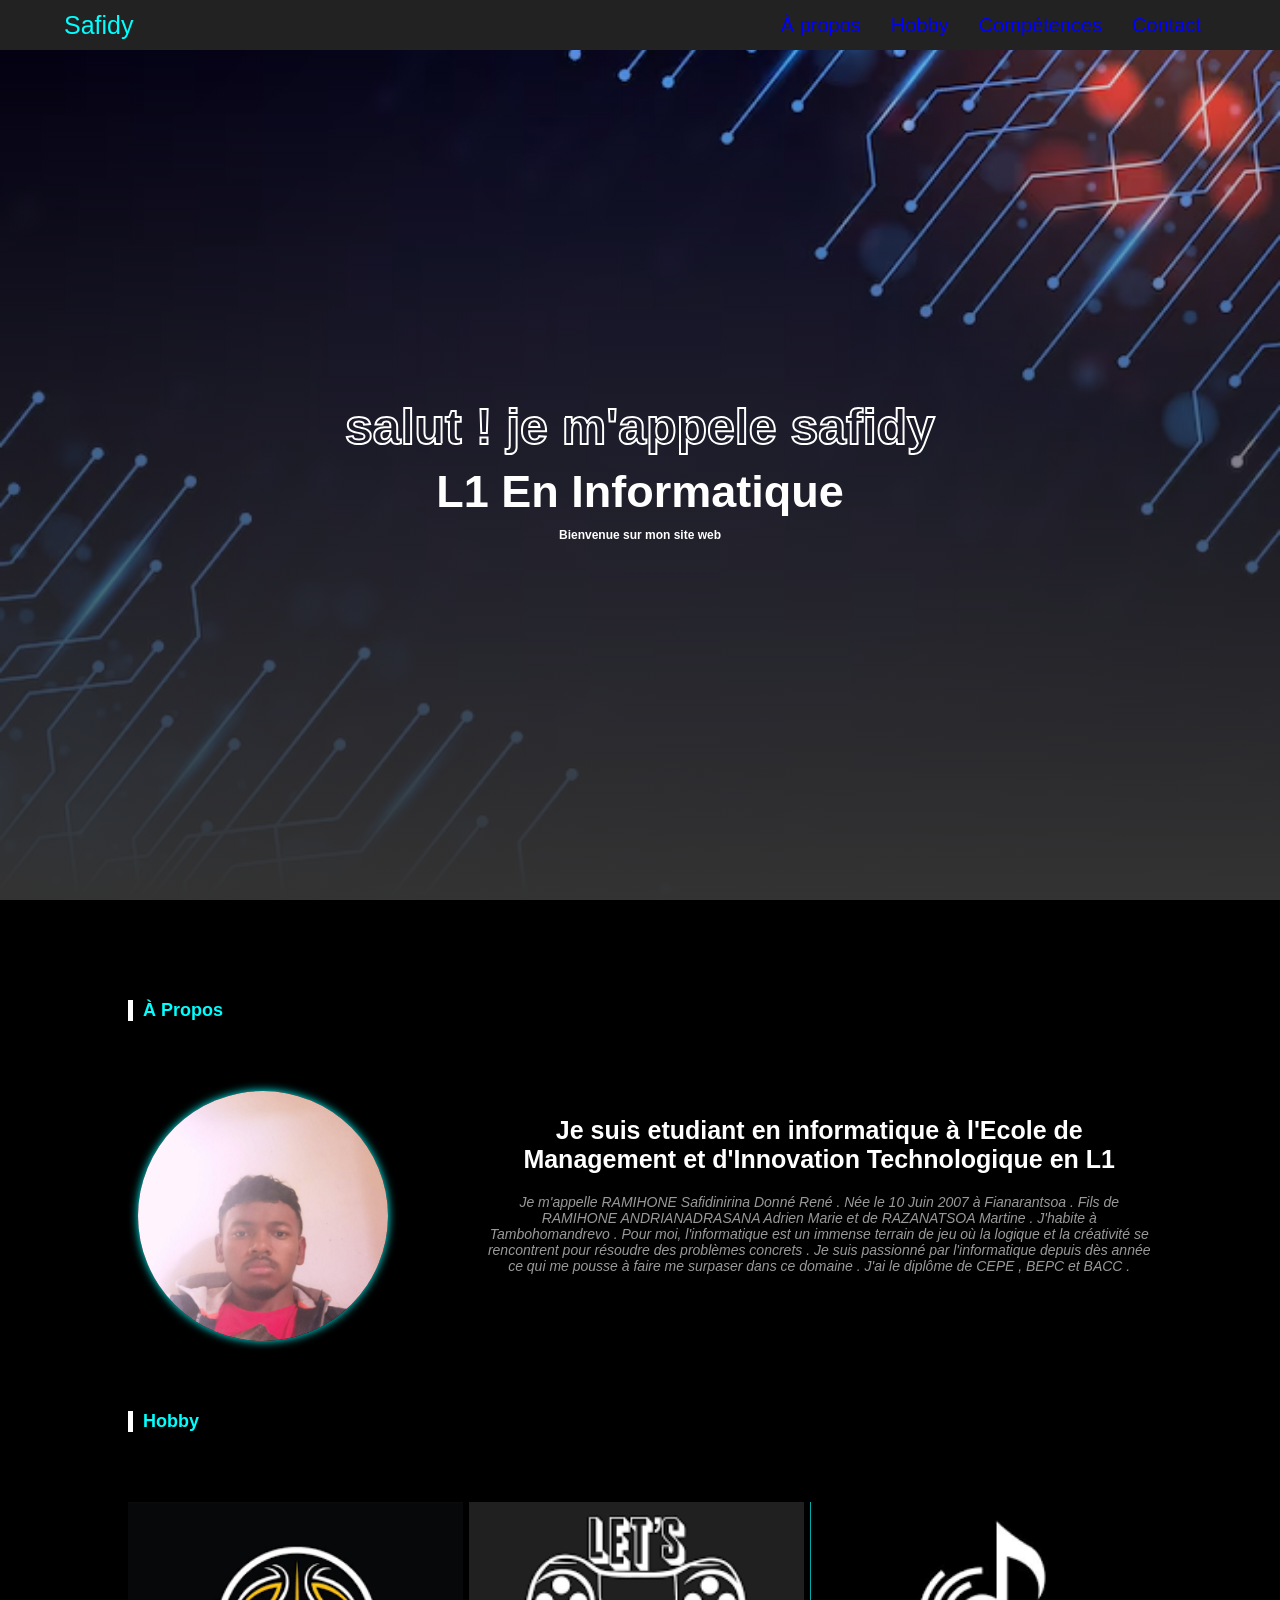
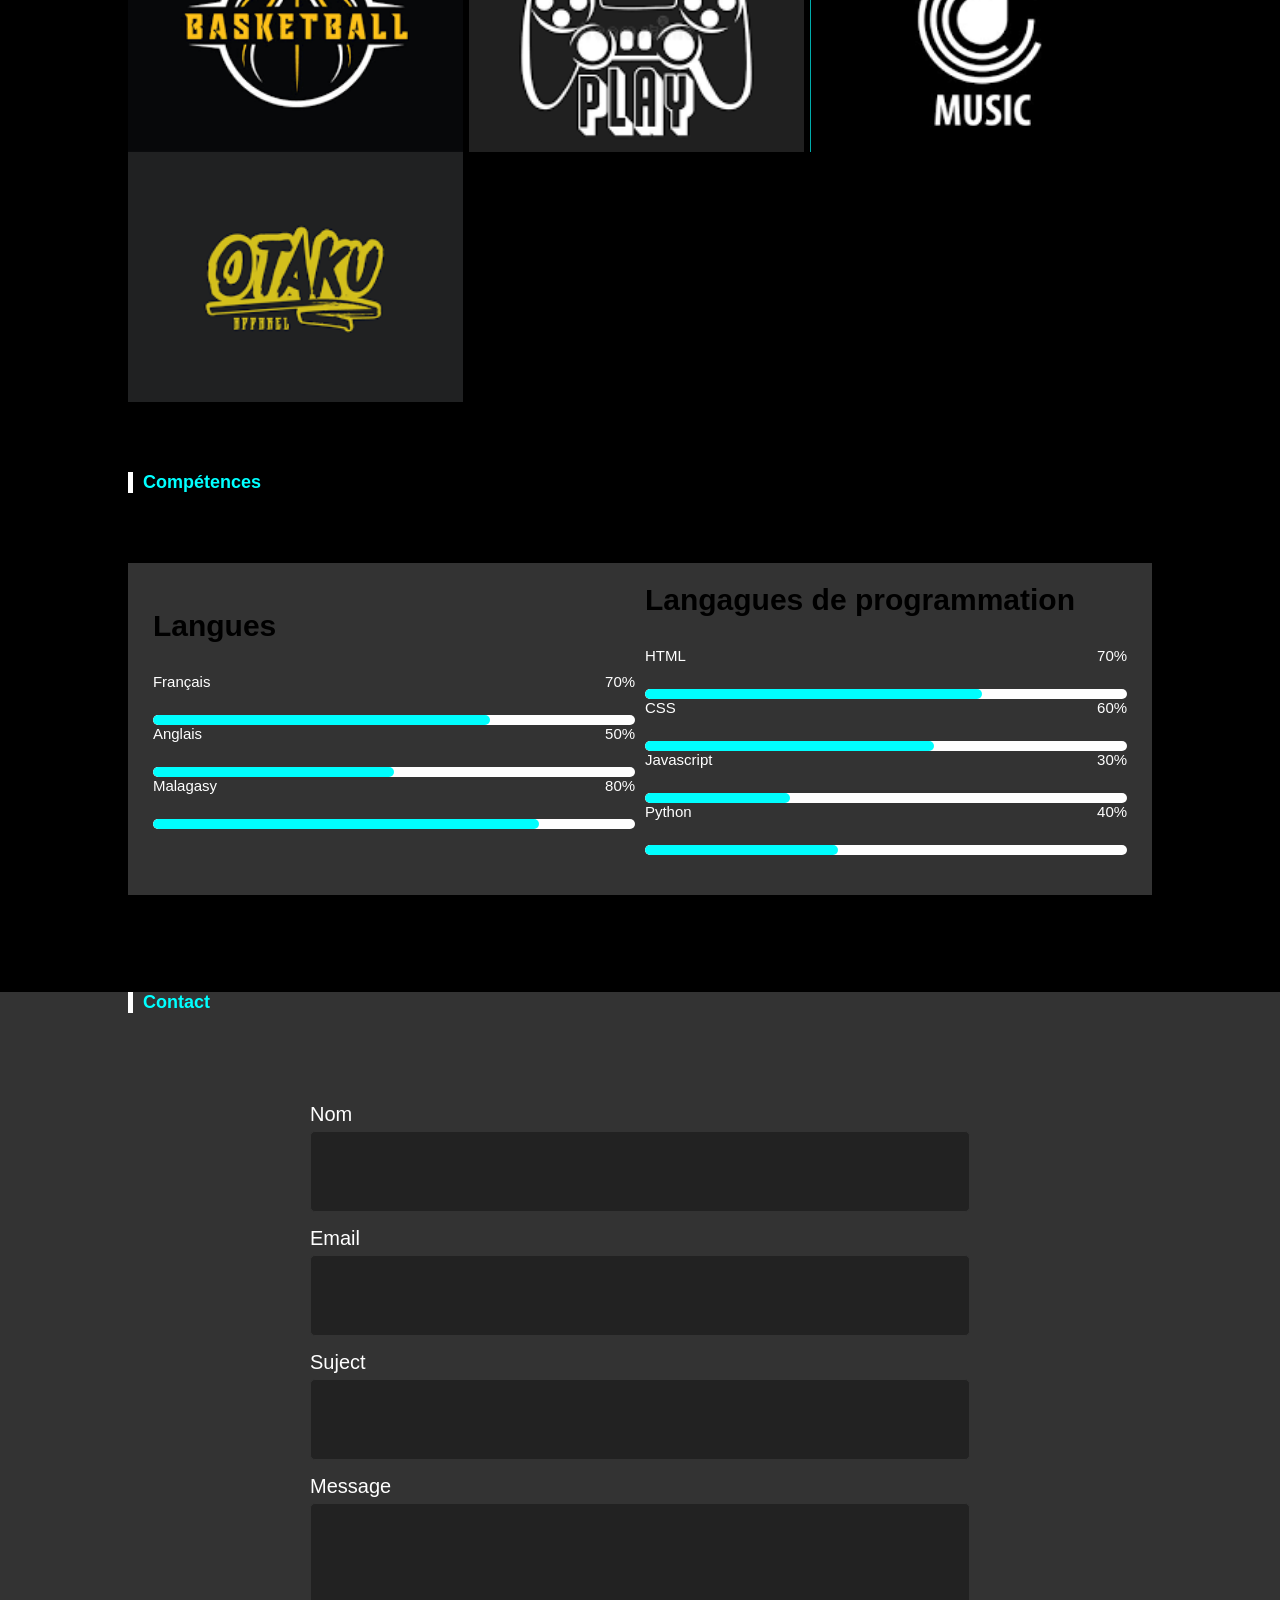
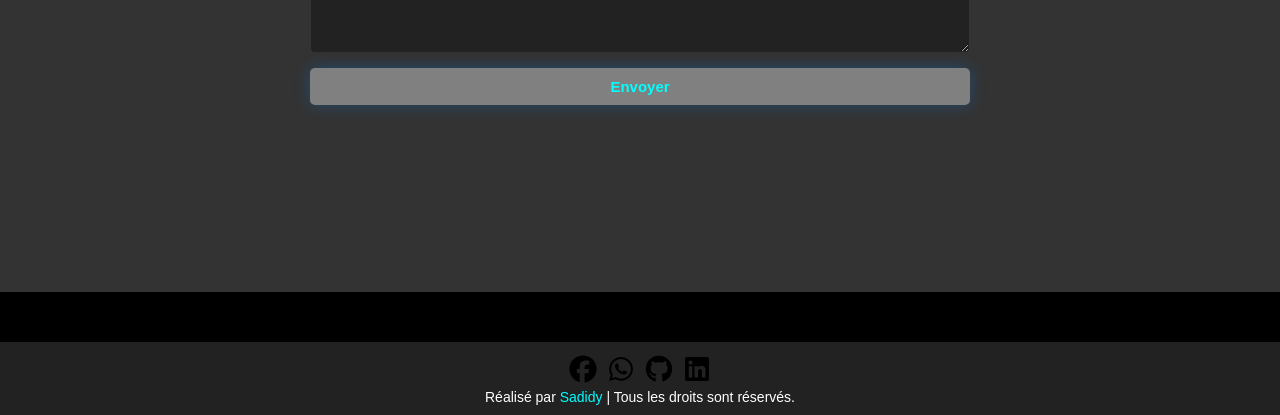
==== index.html @ 1709a84b "Update fmt.Println message from 'Hello' to 'Goodbye'" ====
<!DOCTYPE html>
<html lang="en">
<head>
    <meta charset="UTF-8">
    <meta name="viewport" content="width=device-width, initial-scale=1.0">
    <title>Acceuil</title>
    <link rel="stylesheet" href="projet.css">
</head>
<body>
    <header>
        <div class="logo">
            <a href="index.html"><span>Safidy</span></a>
        </div>
        <ul class="menu">
            <li><a href="#a-propos">À propos</a></li>
            <li><a href="#hobby">Hobby</a></li>
            <li><a href="#Competences">Compétences</a></li>
            <li><a href="#contact">Contact</a></li>
         </ul>

         <div class="responsive-menu"></div>
    </header>

    <section id="home">
        <h2>Salut ! je m'appele Safidy</h2>
        <h3>L1 en informatique</h3>
        <h4>Bienvenue sur mon site web</h4>
    </section>

    <section id="a-propos">
        <h1 class="title">À propos</h1>
        <div class="img-desc">
            <div class="left">
                <img src="IMG/612377273_122105653449194202_1372220937391655656_n1.jpg" alt="">
            </div>
            <div class="right">
                <h3>Je suis etudiant en informatique à l'Ecole de Management et d'Innovation Technologique en L1</h3>
                <p style="font-style: italic;">Je m'appelle RAMIHONE Safidinirina Donné René . Née le 10 Juin 2007 à Fianarantsoa . Fils de RAMIHONE ANDRIANADRASANA Adrien Marie et de RAZANATSOA Martine . J'habite à Tambohomandrevo . 
                    Pour moi, l'informatique est un immense terrain de jeu où la logique et la créativité se rencontrent pour résoudre des problèmes concrets . Je suis passionné par l'informatique depuis dès année ce qui me pousse à faire me surpaser dans ce domaine . 
                    J'ai le diplôme de CEPE , BEPC et BACC .
                </p><br><br>
            </div>
        </div>
        
    </section>

    <section id="hobby">
        <h1 class="title">Hobby</h1>
        <div class="content">
            <div class="box">
                <img src="IMG/images (1).png" alt="">
                <div class="content">
                    <div>
                        <h4>Basket-ball</h4>
                        <p>le basket n'est pas qu'un simple sport, c'est une thérapie par le mouvement. Tout commence par ce son hypnotique : le rebond du ballon sur le sol, comme un deuxième cœur qui bat la mesure. Il y a cette décharge d'adrénaline quand le match est serré, mais aussi cette paix intérieure que l'on trouve seul face au panier, à enchaîner les lancers jusqu'à ce que le geste devienne pure mémoire musculaire . 
                             On rate, on se fait contrer, on tombe, mais on se relève toujours pour la contre-attaque. C'est cette culture de l'effort et cette connexion instantanée avec ses coéquipiers qui font que, peu importe la fatigue, je finirai toujours par retourner sur le terrain.
                        </p>
                    </div>
                </div>
            </div>
             <div class="box">
                <img src="IMG/téléchargement (4).png" alt="">
                <div class="content">
                    <div>
                        <h4>Gaming</h4>
                        <p>Les jeux vidéos sont bien plus que de simple divertissement : ce sont de véritable fenêtre ouverte sur l'imaginaire. Ce qui me fascine, c'est cette capacité unique de passer du rôle de spectateur à celui d'acteur, de vivre des épopées épiques et de résoudre des énigmes complexes tout en explorant des univers à la direction artistique soignée. 
                            Qu'il s'agisse de l'adrénaline d'une compétition en ligne ou de la profondeur narrative d'une aventure en solo, chaque session est une occasion de relever des défis et de repousser mes limites. C'est un média qui allie technologie, narration et interactivité, créant des souvenirs et des émotions qu'aucun autre support ne peut offrir.  </p>
                    </div>
                </div>
            </div>
             <div class="box">
                <img src="IMG/images (2).png" alt="">
                <div class="content">
                    <div>
                        <h4>Music</h4>
                        <p>La musique est bien plus qu'un simple passe-temps ; c'est une véritable respiration. Dès que je mets mes écouteurs, le tumulte du monde extérieur s'efface pour laisser place à un univers intime où chaque mélodie entre en résonance avec mes émotions . 
                            Que ce soit pour trouver une étincelle d'inspiration, apaiser mon esprit après une longue journée, ou simplement amplifier ma joie, chaque note agit comme un langage secret qui me comprend sans avoir besoin de mots. La musique possède ce don unique de transformer le quotidien, habillant les moments les plus banals de la vie pour en faire une expérience profondément cinématographique et vibrante.</p>
                    </div>
                </div>
            </div>
             <div class="box">
                <img src="IMG/images.png" alt="">
                <div class="content">
                    <div>
                        <h4>Animés</h4>
                        <p>Les animés sont pour moi bien plus qu'un simple divertissement ; ce sont des portes ouvertes vers des mondes d'une imagination infinie. Chaque épisode est une véritable invitation au voyage, où l'art de l'animation sublime des récits d'une profondeur émotionnelle souvent insoupçonnée. J'aime la façon dont ces œuvres parviennent à capturer toute la complexité de l'âme humaine, des combats intérieurs et des moments de pure poésie visuelle . 
                            Que ce soit à travers l'évolution inspirante d'un protagoniste, l'intensité d'une bande-son ou la beauté époustouflante d'une scène, les animés nourrissent constamment mon esprit. Ils sont une véritable source d'inspiration au quotidien, me rappelant que le courage et la persévérance permettent de surmonter les plus grands obstacles.</p>
                    </div>
                </div>
            </div>
        </div>
    </section>

    <section class="Competences" id="Competences">
        <h1 class="title">Compétences</h1>
        <form>
            <div class="left-right">
                <div class="left">
                    <h1 class="skills">Langues</h1>
                        <p class="skills-name"><span>Français</span><span>70%</span></p>
                        <div class="skill-bar">
                            <div class="skill-progress" style="width: 70%;"></div>
                        </div>
                        <p class="skills-name"><span>Anglais</span><span>50%</span></p>
                        <div class="skill-bar">
                            <div class="skill-progress" style="width: 50%;"></div>
                        </div>
                        <p class="skills-name"><span>Malagasy</span><span>80%</span></p>
                        <div class="skill-bar">
                            <div class="skill-progress" style="width: 80%;"></div>
                        </div>
                </div>
                <div class="right">
                    <h1 class="skills">Langagues de programmation</h1>
                        <p class="skills-name">
                            <span>HTML</span>
                            <span>70%</span></p>
                        <div class="skill-bar">
                            <div class="skill-progress" style="width: 70%;"></div>
                        </div>    
                        <p class="skills-name">
                            <span>CSS</span>
                            <span>60%</span></p>
                        <div class="skill-bar">
                            <div class="skill-progress" style="width: 60%;"></div>
                        </div>   
                        <p class="skills-name">
                            <span>Javascript</span>
                            <span>30%</span></p>
                        <div class="skill-bar">
                            <div class="skill-progress" style="width: 30%;"></div>
                        </div>    
                        <p class="skills-name">
                            <span>Python</span>
                            <span>40%</span></p>
                        <div class="skill-bar">
                            <div class="skill-progress" style="width: 40%;"></div>
                        </div>        
                </div>
            </div>    
        </form>
        
    </section>

    <section id="contact">
        <h1 class="title">Contact</h1>
        <form class="contact-form">
            <div class="form-group">
                <label for="name" class="form-label">Nom</label>
                <input type="text" id="name" class="form-input" required>
            </div>

            <div class="form-group">
                <label for="email" class="form-label">Email</label>
                <input type="email" id="email" class="form-input" required>
            </div>

            <div class="form-group">
                <label for="subject" class="form-label">Suject</label>
                <input type="text" id="subject" class="form-input" required>
            </div>

            <div class="form-group">
                <label for="message" class="form-label">Message</label>
                <textarea id="message" class="form-textarea" required></textarea>
            </div>

            <button type="submit" class="submit-btn">Envoyer</button>
        </form>
    </section>
    <section class="social-links">
        <a href="github.com" class="social-link"><i class="fa fa-github" style="color: aqua;"></i></a>
    </section>

    <footer>
        <a href="http://facebook.com"><svg xmlns="http://www.w3.org/2000/svg" height="34px" viewBox="0 0 640 640" width="34px"><path d="M576 320C576 178.6 461.4 64 320 64C178.6 64 64 178.6 64 320C64 440 146.7 540.8 258.2 568.5L258.2 398.2L205.4 398.2L205.4 320L258.2 320L258.2 286.3C258.2 199.2 297.6 158.8 383.2 158.8C399.4 158.8 427.4 162 438.9 165.2L438.9 236C432.9 235.4 422.4 235 409.3 235C367.3 235 351.1 250.9 351.1 292.2L351.1 320L434.7 320L420.3 398.2L351 398.2L351 574.1C477.8 558.8 576 450.9 576 320z"/></svg></a>
        <a href="http://whatsapp.com"><svg xmlns="http://www.w3.org/2000/svg" height="34px" viewBox="0 0 640 640" width="34px"><path d="M476.9 161.1C435 119.1 379.2 96 319.9 96C197.5 96 97.9 195.6 97.9 318C97.9 357.1 108.1 395.3 127.5 429L96 544L213.7 513.1C246.1 530.8 282.6 540.1 319.8 540.1L319.9 540.1C442.2 540.1 544 440.5 544 318.1C544 258.8 518.8 203.1 476.9 161.1zM319.9 502.7C286.7 502.7 254.2 493.8 225.9 477L219.2 473L149.4 491.3L168 423.2L163.6 416.2C145.1 386.8 135.4 352.9 135.4 318C135.4 216.3 218.2 133.5 320 133.5C369.3 133.5 415.6 152.7 450.4 187.6C485.2 222.5 506.6 268.8 506.5 318.1C506.5 419.9 421.6 502.7 319.9 502.7zM421.1 364.5C415.6 361.7 388.3 348.3 383.2 346.5C378.1 344.6 374.4 343.7 370.7 349.3C367 354.9 356.4 367.3 353.1 371.1C349.9 374.8 346.6 375.3 341.1 372.5C308.5 356.2 287.1 343.4 265.6 306.5C259.9 296.7 271.3 297.4 281.9 276.2C283.7 272.5 282.8 269.3 281.4 266.5C280 263.7 268.9 236.4 264.3 225.3C259.8 214.5 255.2 216 251.8 215.8C248.6 215.6 244.9 215.6 241.2 215.6C237.5 215.6 231.5 217 226.4 222.5C221.3 228.1 207 241.5 207 268.8C207 296.1 226.9 322.5 229.6 326.2C232.4 329.9 268.7 385.9 324.4 410C359.6 425.2 373.4 426.5 391 423.9C401.7 422.3 423.8 410.5 428.4 397.5C433 384.5 433 373.4 431.6 371.1C430.3 368.6 426.6 367.2 421.1 364.5z"/></svg></a>
        <a href="http://github.com"><svg xmlns="http://www.w3.org/2000/svg" height="34px" viewBox="0 0 640 640" width="34px"><path d="M237.9 461.4C237.9 463.4 235.6 465 232.7 465C229.4 465.3 227.1 463.7 227.1 461.4C227.1 459.4 229.4 457.8 232.3 457.8C235.3 457.5 237.9 459.1 237.9 461.4zM206.8 456.9C206.1 458.9 208.1 461.2 211.1 461.8C213.7 462.8 216.7 461.8 217.3 459.8C217.9 457.8 216 455.5 213 454.6C210.4 453.9 207.5 454.9 206.8 456.9zM251 455.2C248.1 455.9 246.1 457.8 246.4 460.1C246.7 462.1 249.3 463.4 252.3 462.7C255.2 462 257.2 460.1 256.9 458.1C256.6 456.2 253.9 454.9 251 455.2zM316.8 72C178.1 72 72 177.3 72 316C72 426.9 141.8 521.8 241.5 555.2C254.3 557.5 258.8 549.6 258.8 543.1C258.8 536.9 258.5 502.7 258.5 481.7C258.5 481.7 188.5 496.7 173.8 451.9C173.8 451.9 162.4 422.8 146 415.3C146 415.3 123.1 399.6 147.6 399.9C147.6 399.9 172.5 401.9 186.2 425.7C208.1 464.3 244.8 453.2 259.1 446.6C261.4 430.6 267.9 419.5 275.1 412.9C219.2 406.7 162.8 398.6 162.8 302.4C162.8 274.9 170.4 261.1 186.4 243.5C183.8 237 175.3 210.2 189 175.6C209.9 169.1 258 202.6 258 202.6C278 197 299.5 194.1 320.8 194.1C342.1 194.1 363.6 197 383.6 202.6C383.6 202.6 431.7 169 452.6 175.6C466.3 210.3 457.8 237 455.2 243.5C471.2 261.2 481 275 481 302.4C481 398.9 422.1 406.6 366.2 412.9C375.4 420.8 383.2 435.8 383.2 459.3C383.2 493 382.9 534.7 382.9 542.9C382.9 549.4 387.5 557.3 400.2 555C500.2 521.8 568 426.9 568 316C568 177.3 455.5 72 316.8 72zM169.2 416.9C167.9 417.9 168.2 420.2 169.9 422.1C171.5 423.7 173.8 424.4 175.1 423.1C176.4 422.1 176.1 419.8 174.4 417.9C172.8 416.3 170.5 415.6 169.2 416.9zM158.4 408.8C157.7 410.1 158.7 411.7 160.7 412.7C162.3 413.7 164.3 413.4 165 412C165.7 410.7 164.7 409.1 162.7 408.1C160.7 407.5 159.1 407.8 158.4 408.8zM190.8 444.4C189.2 445.7 189.8 448.7 192.1 450.6C194.4 452.9 197.3 453.2 198.6 451.6C199.9 450.3 199.3 447.3 197.3 445.4C195.1 443.1 192.1 442.8 190.8 444.4zM179.4 429.7C177.8 430.7 177.8 433.3 179.4 435.6C181 437.9 183.7 438.9 185 437.9C186.6 436.6 186.6 434 185 431.7C183.6 429.4 181 428.4 179.4 429.7z"/></svg></a>
        <a href="http://linkedin.com"><svg xmlns="http://www.w3.org/2000/svg" height="34px" viewBox="0 0 640 640" width="34px"><path d="M512 96L127.9 96C110.3 96 96 110.5 96 128.3L96 511.7C96 529.5 110.3 544 127.9 544L512 544C529.6 544 544 529.5 544 511.7L544 128.3C544 110.5 529.6 96 512 96zM231.4 480L165 480L165 266.2L231.5 266.2L231.5 480L231.4 480zM198.2 160C219.5 160 236.7 177.2 236.7 198.5C236.7 219.8 219.5 237 198.2 237C176.9 237 159.7 219.8 159.7 198.5C159.7 177.2 176.9 160 198.2 160zM480.3 480L413.9 480L413.9 376C413.9 351.2 413.4 319.3 379.4 319.3C344.8 319.3 339.5 346.3 339.5 374.2L339.5 480L273.1 480L273.1 266.2L336.8 266.2L336.8 295.4L337.7 295.4C346.6 278.6 368.3 260.9 400.6 260.9C467.8 260.9 480.3 305.2 480.3 362.8L480.3 480z"/></svg></a>
        <p>Réalisé par <span>Sadidy</span> | Tous les droits sont réservés.</p>
    </footer>
    <script src="projet.js"></script>
</body>

</html>
---- projet.css ----
*{
    margin: 0;
    padding: 0;
    box-sizing: border-box;
    font-family: Arial, Helvetica, sans-serif; 
}
a {
    text-decoration: none;
    color: blue;
    transition: all 0.3s ease;
}
a:hover {
    color: aqua;
}
html {
    font-size: 62.5%;
    scroll-behavior: smooth;
    scroll-padding-top: 9px;
}
::-webkit-scrollbar {
    width: 8px;
}
::-webkit-scrollbar-thumb {
    background-color: #ccc;
}
body {
    background-color: black;
}
section {
    margin-top: 50px;
}
header{
    background-color: #222;
    position: fixed;
    top: 0;
    left: 0;
    right: 0;
    z-index: 1000;
    display: flex;
    align-items: center;
    justify-content: space-between;
    height: 50px;
    padding: 0 5%;
}
header  .logo a {
    font-size: 25px;
    text-decoration: 0;
}
header  .logo a span {
    color: aqua;
    transition: all 0.3s ease;
}
.menu {
    display: flex;
    align-items: center;
}
.menu li {
    margin: 0 15px;
    list-style-type: none;
    font-size: 20px;
}
#home {
    background: linear-gradient(rgba(0,0,0,0.1),#333), url(IMG/fond-cyber-futuriste-degrade_23-2149116407.avif);
    background-position: center;
    background-size: cover;
    height: calc(100vh - 50px);
    display: flex;
    align-items: center;
    justify-content: center;
    flex-direction: column;
    position: relative; 
}
#home h2 {
    font-size: 50px;
    margin-bottom: 10px;
    -webkit-text-stroke: #fff 2px;
    color: transparent;
    text-transform: lowercase;
}
#home h3 {
    font-size: 45px;
    color: #fff;
    margin-bottom: 10px;
    text-transform: capitalize;
}
#home h4 {
    color: #fff;
    margin-bottom: 10px;
    font-size: 12px;
}

#a-propos {
    margin-top: 100px;
    padding: 0 10%;
    width: 100%;
}
.title {
    text-transform: capitalize;
    margin: 70px 0;
    font-weight: bold;
    color: aqua;
    position: relative;
    margin-left: 15px;
    font-size: 18px;
}
.title::after {
    position: absolute;
    left: -15px;
    content: "";
    height: 100%;
    background-color: #fff;
    width: 5px;
    font-size: medium;
}
.img-desc {
    display: flex;
    align-items: center;
    justify-content: space-between;
    width: 100%;
}
.img-desc .left {
    position: relative;
    margin-left: 10px;
    height: 250px;
}

.img-desc .right {
    width: 65%;
    text-align: center;
}

.img-desc .left img {
    width: 100%;
    height: 100%;
    position: relative;
    box-shadow: 0 0 10px aqua;
    border-radius: 50%;
    border: 10px;
}
.img-desc .left::after {
    position: relative;
    bottom: -10px;
    right: 10px;
    content: "";
    height: 100%;
    background-color: aqua;
    width: 100%;
    z-index: -1;
}
.img-desc .right h3 {
    color: #fff;
    font-size: 25px;
    margin-bottom: 20px;
}
.img-desc .right p {
    color: #999;
    font-size: 14px;
    margin-bottom: 20px;
}
#hobby {
    padding: 0 10%;
}
#hobby .content {
    display: grid;
    grid-template-columns: repeat(auto-fit, minmax(300px,1fr));
    gap: 32;
}
#hobby .content .box {
    overflow: hidden;
    position: relative;
    height: 250px;
    transition: 0.5s;
}
#hobby .content .box img {
    height: 100%;
    width: 98%;
    object-fit: cover;
}
.box .content{
    position: absolute;
    top: 0;
    left: 0;
    height: 100%;
    width: 100%;
    background-color: aqua;
    text-align: center;
    align-items: center;
    transform: translateX(100%);
    transition: 0.5s;
}
.box .content h4 {
    font-size: 25px;
    margin-bottom: 10px;
}
.box .content p {
    padding: 2px;
    font-size: 12px;
}
.box .content p:nth-child(3){
    margin-bottom: 25px;
}
.box:hover {
    box-shadow: 0 0 10px aqua;
}
.box:hover .content {
    transform: translateX(0);
}

#Competences {
    padding: 0 10%;
    margin-bottom: 50px;
    height: 450px;
}
#Competences form{
    background-color: #333;
    margin: auto;
    display: flex;
    flex-direction: column;
    padding: 20px;
    justify-content: space-between;
}
.left-right {
    display: flex;
    justify-content: space-around;
    align-items: center;
    margin-bottom: 20px;
}
.left-right .left , .left-right .right {
    display: flex;
    flex-direction: column;
    width: 49%;
    font-size: 20px;

}
.skills {
    margin-bottom: 3rem;
}
.skills-name {
    margin-bottom: 25px;
    font-size: 15px;
    display: flex;
    justify-content: space-between;
    color: #fff;
}
.skill-bar {
    height: 10px;
    background-color: white;
    border-radius: 5px;
    overflow: hidden;
}
.skill-progress {
    height: 100%;
    margin-bottom: 1;
    border-radius: 5px;
    background-color: aqua;
    animation: fillBar 2s ease-out forwards;
}
#contact {
    padding: 0 10%;
    margin-bottom: 50px;
    height: 100vh;
    background-color: #333;
    
}
.contact-form {
    max-width: 700px;
    background-size: 1000px;
    margin: auto;
    display: grid;
    padding: 20px;
    gap: 1.5rem;
    color: #fff;
    font-size: 20px;
}
.form-group {
    display: flex;
    flex-direction: column;
    gap: 0.5rem;
}
.form-label {
    font-weight: 500;
}
.form-input, .form-textarea {
    padding: 25px;
    background-color: #222;
    border: 1px solid #333;
    border-radius: 5px;
    color: white;
    font-size: 25px;
    transition: all 0.3s ease;
}
.form-input:focus, .form-textarea:focus {
    outline: none;
    border-color: aqua;
    box-shadow: 0 0 10px rgba(0, 136, 255, 0.3);
}
.form-textarea {
    min-height: 150px;
    resize: vertical;
}
.submit-btn {
    background-color: grey;
    color: aqua;
    border: none;
    padding: 1rem;
    border-radius: 5px;
    font-weight: 600;
    cursor: pointer;
    transition: all 0.3s ease;
    box-shadow: 0 0 15px rgba(0, 136, 255, 0.3);
    font-size: 15px;
}
.submit-btn:hover {
    transform: translateY(-3px);
    box-shadow: 0 0 25px rgba(0, 136, 255, 0.3);
}

footer {
    width: 100%;
    background-color: #222;
    padding: 10px 0;
    font-size: 14px;
    text-align: center;
}
footer p {
    color: #fff;
}
footer p span {
    color: aqua;
}
.social-link {
    font-size: 1.5rem;
    color: #fff;
    transition: all 0.3s ease;
}

.responsive-menu{
    display: none;
}

@keyframes fillBar {
    from {
        width: 0;
    }
    to {
        width: 70% ,50% ,;
    }
}
@media (max-width:750px) {
    .menu {
        display: none;
    }
    #home h2 {
        font-size: 28px;
        -webkit-text-stroke: 0;
        color: #fff;
    }
    #home h3 {
        font-size: 28px;
    }
    #home h4 {
        text-align: center;
        font-size: 15px;
    }
    .img-desc {
        flex-direction: column;
        width: 100%;
    }
    .img-desc .left , .img-desc .right {
        width: 100%;
    }
    .img-desc .left img {
        width: 50%;
        border-radius: 50%;
        border: 5px;
        height: 100%;
        left: 100px;
        margin-top: -30px;
    }
    
    .responsive-menu {
        width: 50px;
        height: 50px;
        display: flex;
        align-items: center;
        justify-content: center;
        position: relative;
        cursor: pointer;
    }
    .responsive-menu::after {
        position: absolute;
        content: '';
        height: 3px;
        background-color: aqua;
        width: 28px;
        box-shadow: 0 10px 0 aqua;
        transform: translateY(-10px);
        transition: 0.5s;
    }
    .responsive-menu.active::after {
        box-shadow: 0 0 0 aqua;
        transform: rotate(45deg);
    }
    .responsive-menu.active::before {
        transform: rotate(-45deg);
    }
    .responsive-menu::before {
        position: absolute;
        content: '';
        height: 3px;
        background-color: aqua;
        width: 28px;
        transform: translateY(10px);
        transition: 0.5s;
    }
    header .menu.responsive {
        display: flex;
        position: absolute;
        top: 50px;
        right: 0;
        flex-direction: column;
        background-color: #222;
        align-items: unset;
        animation: animate-menu 1s forwards;
    }
    header .menu.responsive li {
        margin: 20px;
        width: 100px;
        padding-left: 20px;
        font-size: 15px;
    }
    #Competences {
        height: 500px;
    }
    .left-right .left , .left-right .right {
        font-size: 15px;
    }
    #hobby .content .box {
        align-items: center;
        width: 80%;
    }
    #hobby .content .box img {
        height: 100%;
        width: 100%;
    }
    .box .content {
        width: 100%;
        align-items: center;
    }

    @keyframes animate-menu {
        0% {
            transform: translateY(0);
        }
        100% {
            transform: translateY(10%);
        }
    }

}
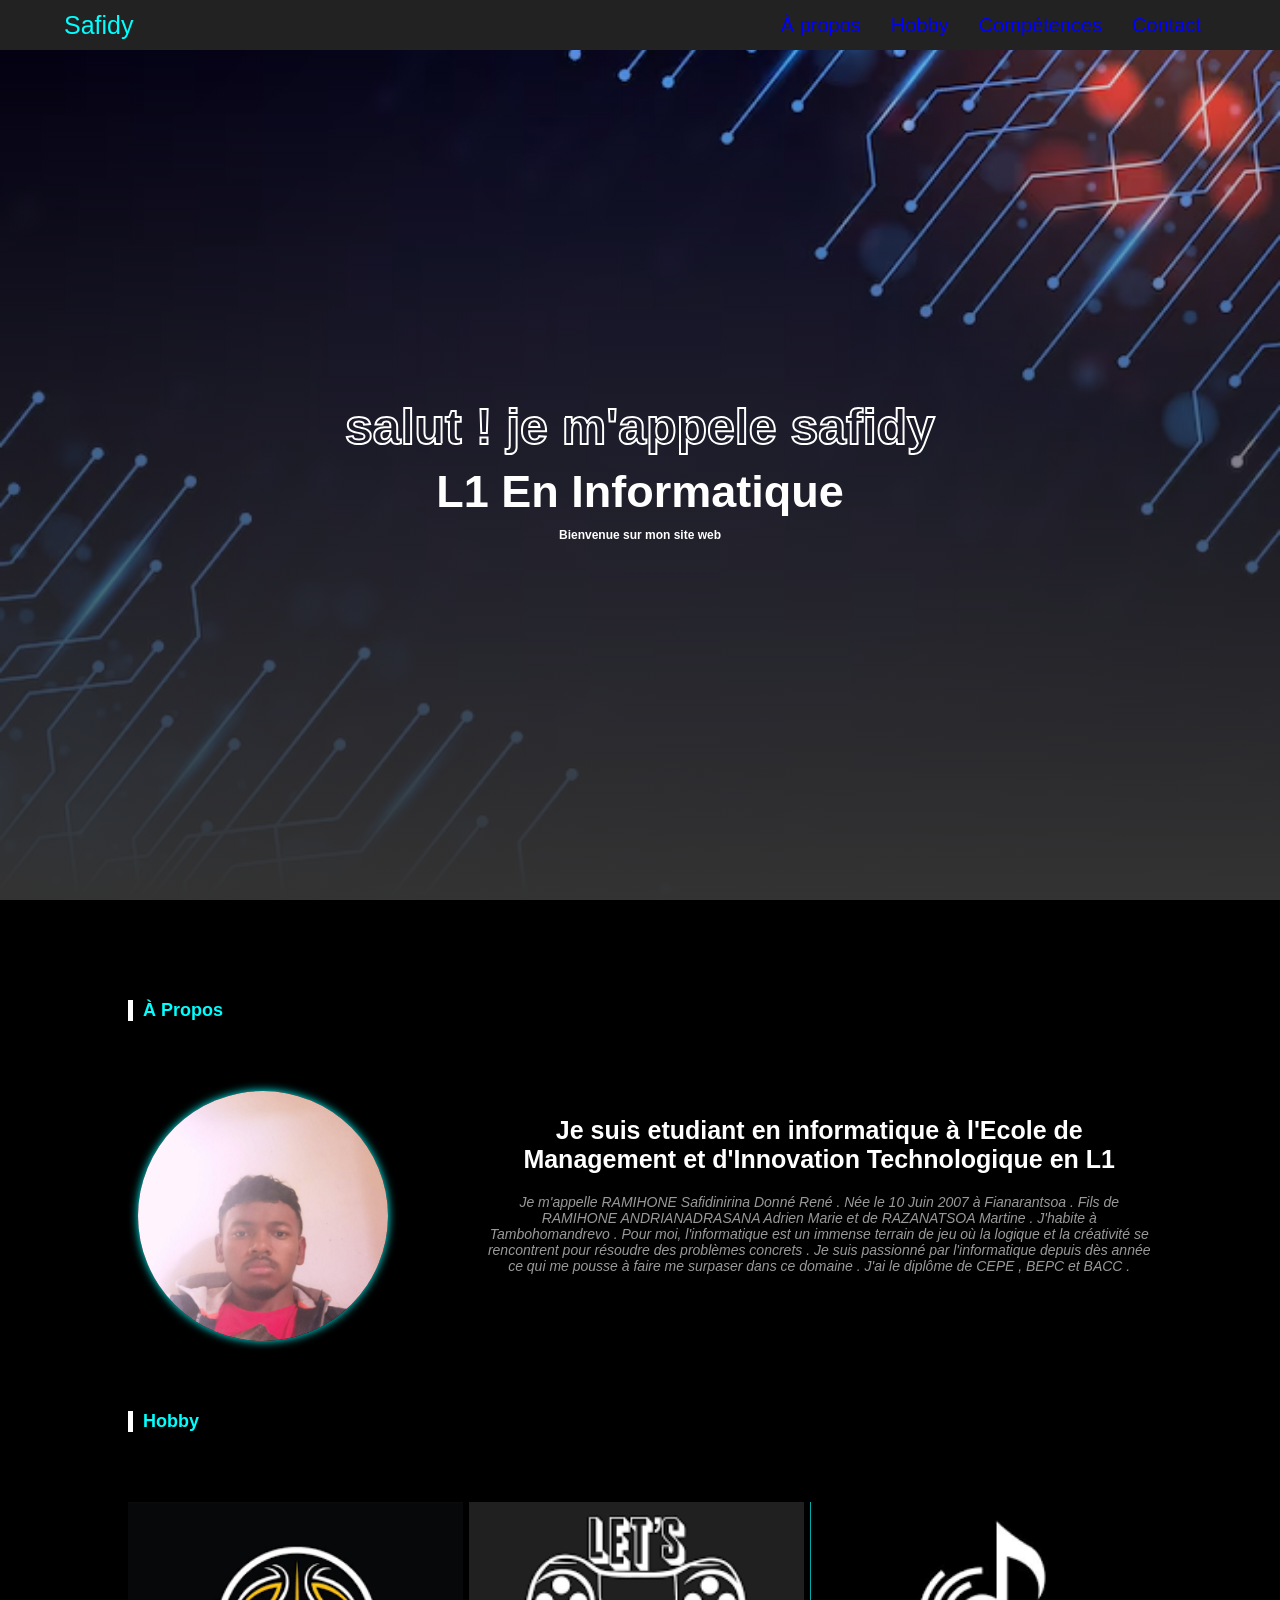
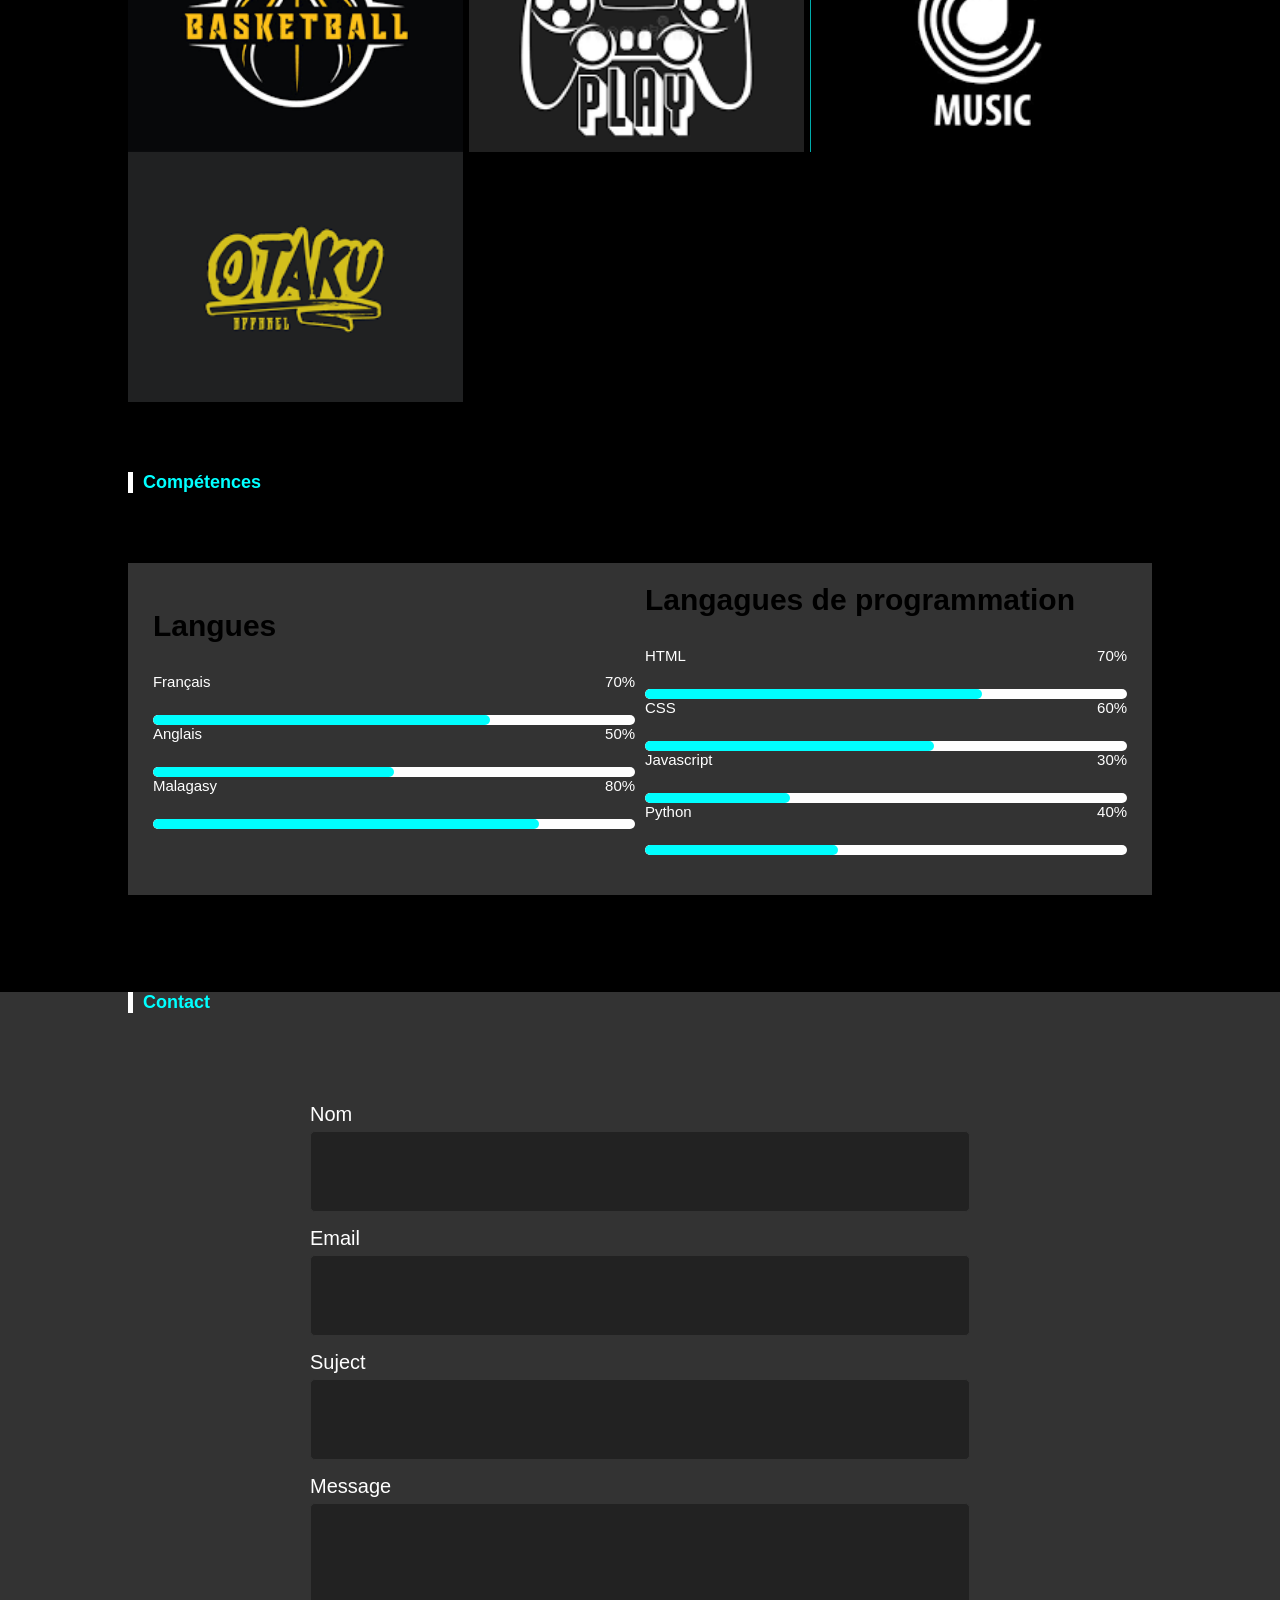
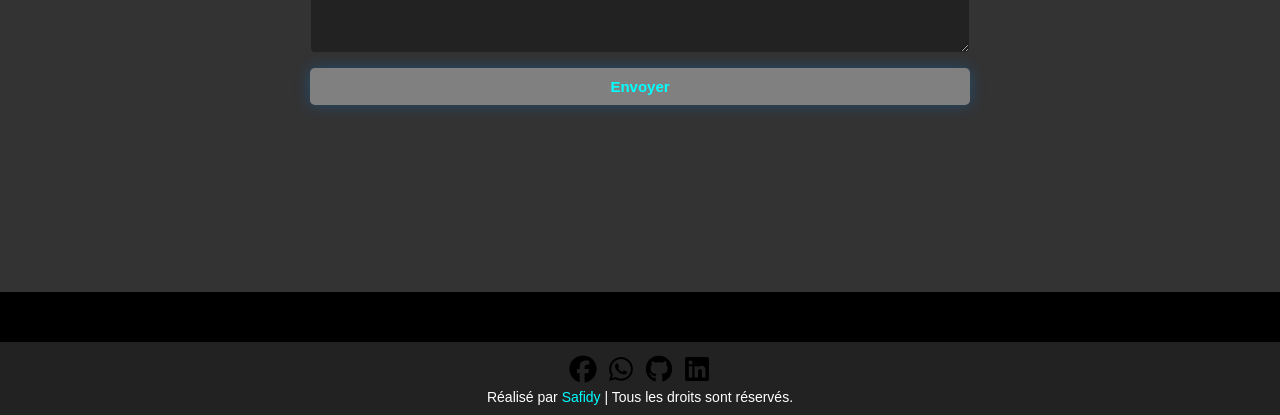
==== commit e6b63e3a: "Update fmt.Println message from 'Hello' to 'Goodbye'" ====
--- a/index.html
+++ b/index.html
@@ -177,9 +177,10 @@
         <a href="http://whatsapp.com"><svg xmlns="http://www.w3.org/2000/svg" height="34px" viewBox="0 0 640 640" width="34px"><path d="M476.9 161.1C435 119.1 379.2 96 319.9 96C197.5 96 97.9 195.6 97.9 318C97.9 357.1 108.1 395.3 127.5 429L96 544L213.7 513.1C246.1 530.8 282.6 540.1 319.8 540.1L319.9 540.1C442.2 540.1 544 440.5 544 318.1C544 258.8 518.8 203.1 476.9 161.1zM319.9 502.7C286.7 502.7 254.2 493.8 225.9 477L219.2 473L149.4 491.3L168 423.2L163.6 416.2C145.1 386.8 135.4 352.9 135.4 318C135.4 216.3 218.2 133.5 320 133.5C369.3 133.5 415.6 152.7 450.4 187.6C485.2 222.5 506.6 268.8 506.5 318.1C506.5 419.9 421.6 502.7 319.9 502.7zM421.1 364.5C415.6 361.7 388.3 348.3 383.2 346.5C378.1 344.6 374.4 343.7 370.7 349.3C367 354.9 356.4 367.3 353.1 371.1C349.9 374.8 346.6 375.3 341.1 372.5C308.5 356.2 287.1 343.4 265.6 306.5C259.9 296.7 271.3 297.4 281.9 276.2C283.7 272.5 282.8 269.3 281.4 266.5C280 263.7 268.9 236.4 264.3 225.3C259.8 214.5 255.2 216 251.8 215.8C248.6 215.6 244.9 215.6 241.2 215.6C237.5 215.6 231.5 217 226.4 222.5C221.3 228.1 207 241.5 207 268.8C207 296.1 226.9 322.5 229.6 326.2C232.4 329.9 268.7 385.9 324.4 410C359.6 425.2 373.4 426.5 391 423.9C401.7 422.3 423.8 410.5 428.4 397.5C433 384.5 433 373.4 431.6 371.1C430.3 368.6 426.6 367.2 421.1 364.5z"/></svg></a>
         <a href="http://github.com"><svg xmlns="http://www.w3.org/2000/svg" height="34px" viewBox="0 0 640 640" width="34px"><path d="M237.9 461.4C237.9 463.4 235.6 465 232.7 465C229.4 465.3 227.1 463.7 227.1 461.4C227.1 459.4 229.4 457.8 232.3 457.8C235.3 457.5 237.9 459.1 237.9 461.4zM206.8 456.9C206.1 458.9 208.1 461.2 211.1 461.8C213.7 462.8 216.7 461.8 217.3 459.8C217.9 457.8 216 455.5 213 454.6C210.4 453.9 207.5 454.9 206.8 456.9zM251 455.2C248.1 455.9 246.1 457.8 246.4 460.1C246.7 462.1 249.3 463.4 252.3 462.7C255.2 462 257.2 460.1 256.9 458.1C256.6 456.2 253.9 454.9 251 455.2zM316.8 72C178.1 72 72 177.3 72 316C72 426.9 141.8 521.8 241.5 555.2C254.3 557.5 258.8 549.6 258.8 543.1C258.8 536.9 258.5 502.7 258.5 481.7C258.5 481.7 188.5 496.7 173.8 451.9C173.8 451.9 162.4 422.8 146 415.3C146 415.3 123.1 399.6 147.6 399.9C147.6 399.9 172.5 401.9 186.2 425.7C208.1 464.3 244.8 453.2 259.1 446.6C261.4 430.6 267.9 419.5 275.1 412.9C219.2 406.7 162.8 398.6 162.8 302.4C162.8 274.9 170.4 261.1 186.4 243.5C183.8 237 175.3 210.2 189 175.6C209.9 169.1 258 202.6 258 202.6C278 197 299.5 194.1 320.8 194.1C342.1 194.1 363.6 197 383.6 202.6C383.6 202.6 431.7 169 452.6 175.6C466.3 210.3 457.8 237 455.2 243.5C471.2 261.2 481 275 481 302.4C481 398.9 422.1 406.6 366.2 412.9C375.4 420.8 383.2 435.8 383.2 459.3C383.2 493 382.9 534.7 382.9 542.9C382.9 549.4 387.5 557.3 400.2 555C500.2 521.8 568 426.9 568 316C568 177.3 455.5 72 316.8 72zM169.2 416.9C167.9 417.9 168.2 420.2 169.9 422.1C171.5 423.7 173.8 424.4 175.1 423.1C176.4 422.1 176.1 419.8 174.4 417.9C172.8 416.3 170.5 415.6 169.2 416.9zM158.4 408.8C157.7 410.1 158.7 411.7 160.7 412.7C162.3 413.7 164.3 413.4 165 412C165.7 410.7 164.7 409.1 162.7 408.1C160.7 407.5 159.1 407.8 158.4 408.8zM190.8 444.4C189.2 445.7 189.8 448.7 192.1 450.6C194.4 452.9 197.3 453.2 198.6 451.6C199.9 450.3 199.3 447.3 197.3 445.4C195.1 443.1 192.1 442.8 190.8 444.4zM179.4 429.7C177.8 430.7 177.8 433.3 179.4 435.6C181 437.9 183.7 438.9 185 437.9C186.6 436.6 186.6 434 185 431.7C183.6 429.4 181 428.4 179.4 429.7z"/></svg></a>
         <a href="http://linkedin.com"><svg xmlns="http://www.w3.org/2000/svg" height="34px" viewBox="0 0 640 640" width="34px"><path d="M512 96L127.9 96C110.3 96 96 110.5 96 128.3L96 511.7C96 529.5 110.3 544 127.9 544L512 544C529.6 544 544 529.5 544 511.7L544 128.3C544 110.5 529.6 96 512 96zM231.4 480L165 480L165 266.2L231.5 266.2L231.5 480L231.4 480zM198.2 160C219.5 160 236.7 177.2 236.7 198.5C236.7 219.8 219.5 237 198.2 237C176.9 237 159.7 219.8 159.7 198.5C159.7 177.2 176.9 160 198.2 160zM480.3 480L413.9 480L413.9 376C413.9 351.2 413.4 319.3 379.4 319.3C344.8 319.3 339.5 346.3 339.5 374.2L339.5 480L273.1 480L273.1 266.2L336.8 266.2L336.8 295.4L337.7 295.4C346.6 278.6 368.3 260.9 400.6 260.9C467.8 260.9 480.3 305.2 480.3 362.8L480.3 480z"/></svg></a>
-        <p>Réalisé par <span>Sadidy</span> | Tous les droits sont réservés.</p>
+        <p>Réalisé par <span>Safidy</span> | Tous les droits sont réservés.</p>
     </footer>
     <script src="projet.js"></script>
 </body>
 
 </html>
+
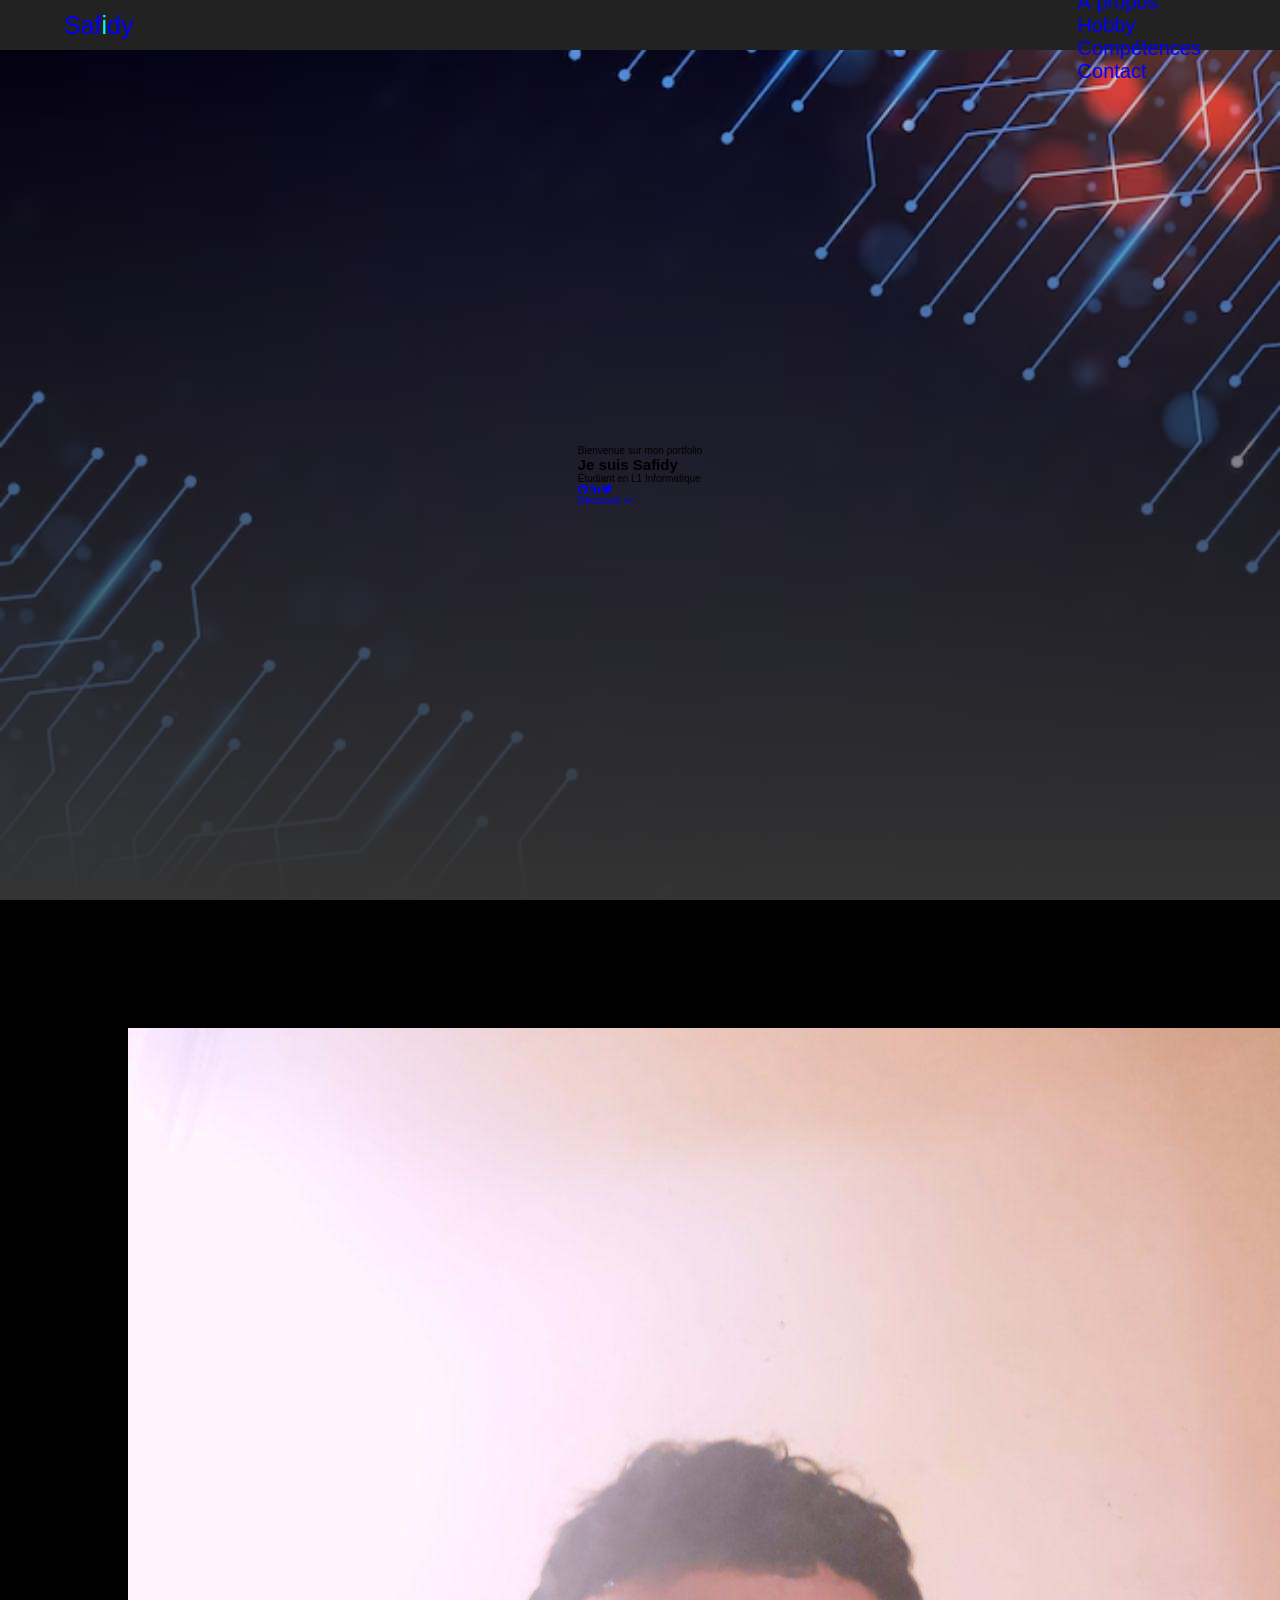
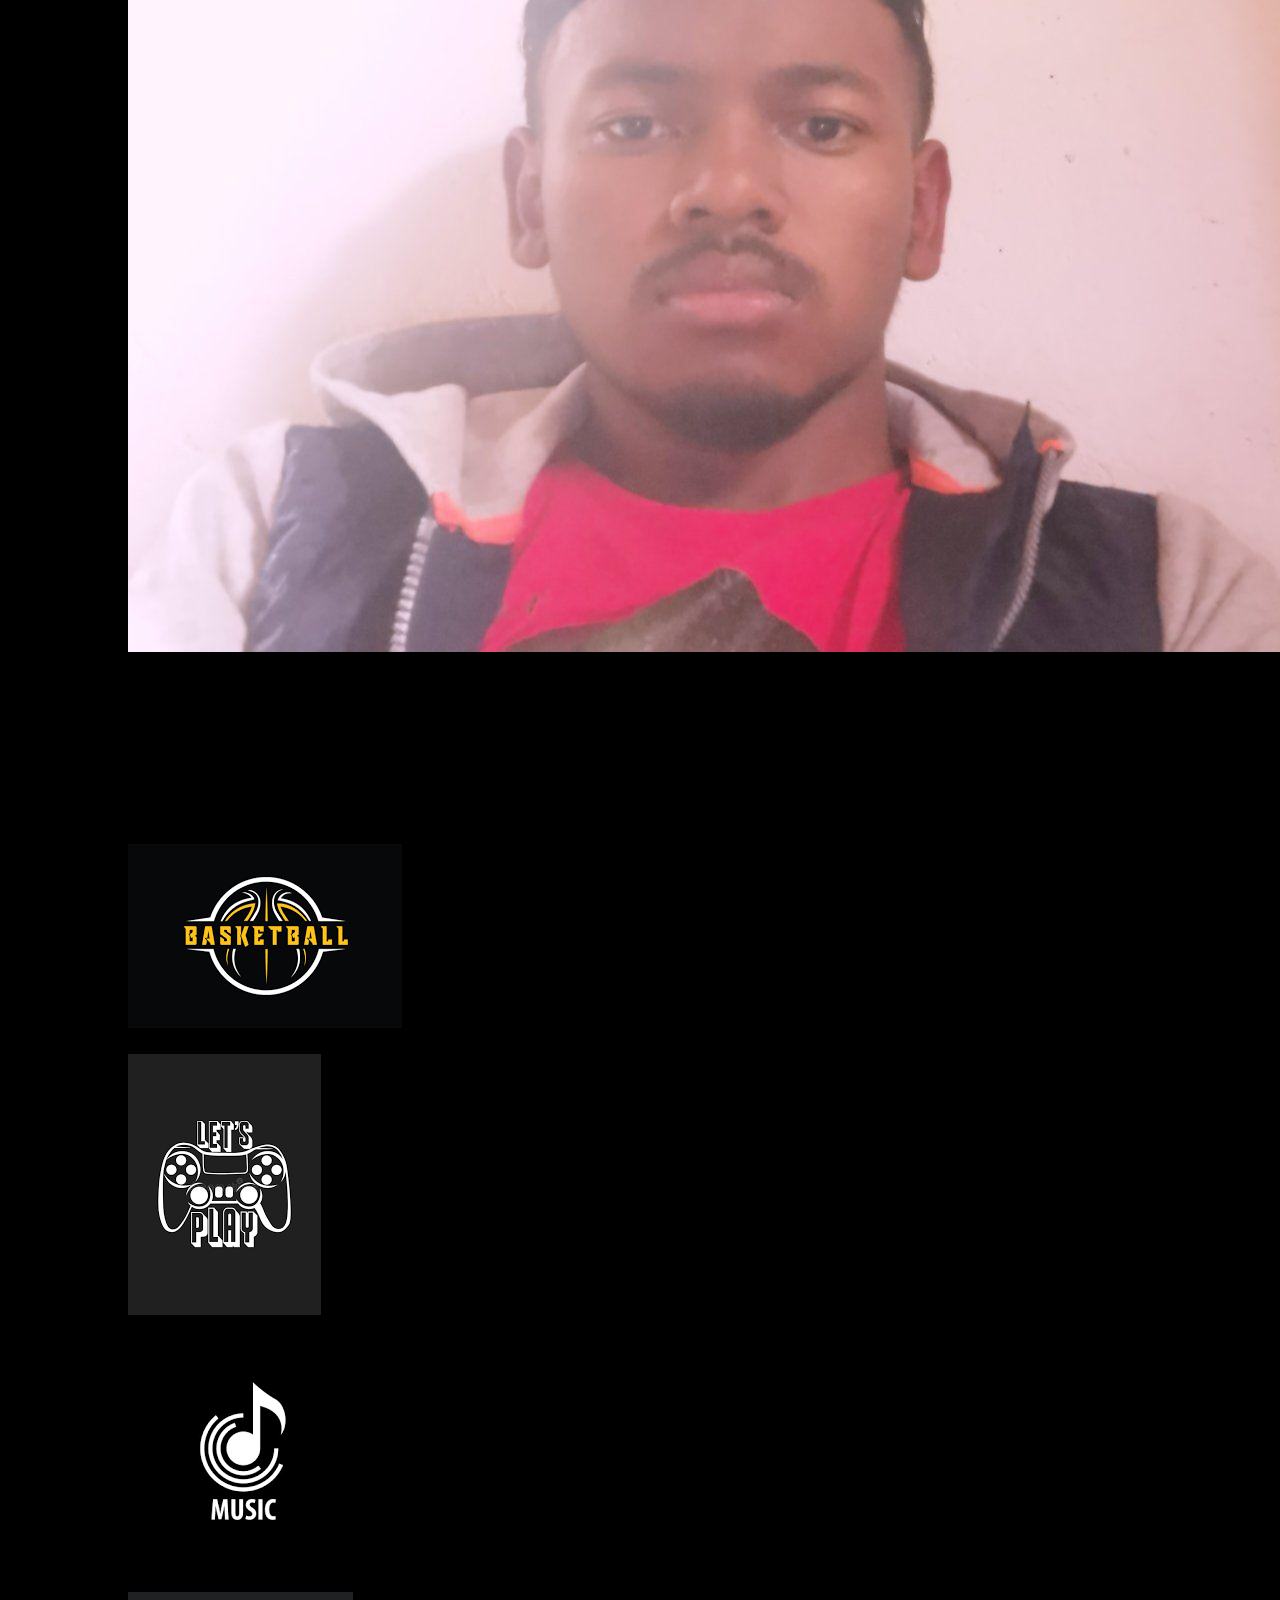
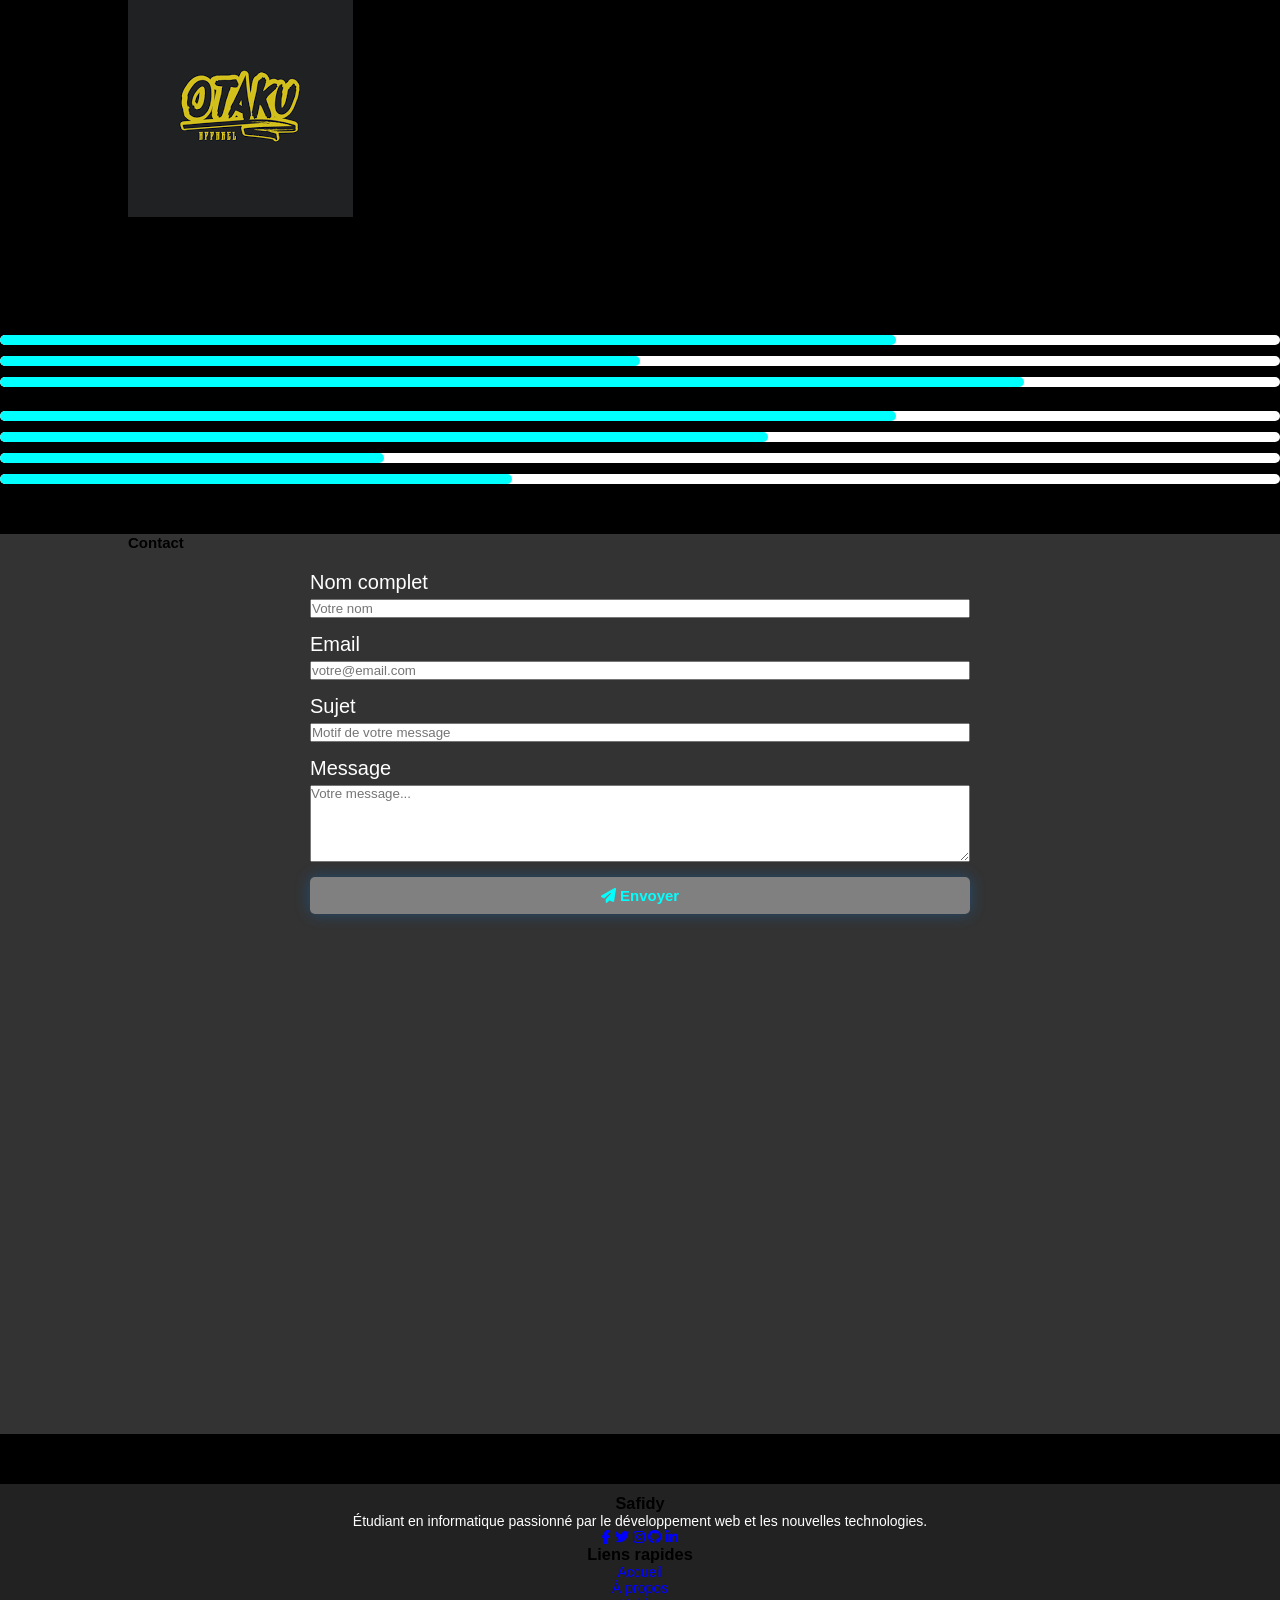
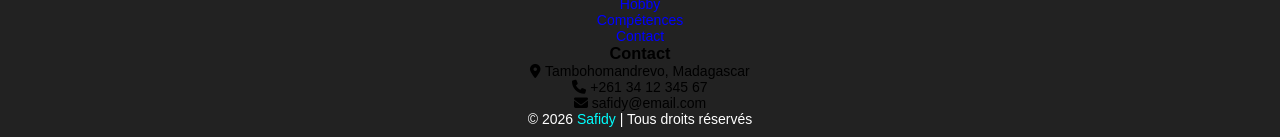
==== commit 37acec02: "nouveau" ====
--- a/index.html
+++ b/index.html
@@ -1,186 +1,349 @@
-<!DOCTYPE html>
-<html lang="en">
-<head>
-    <meta charset="UTF-8">
-    <meta name="viewport" content="width=device-width, initial-scale=1.0">
-    <title>Acceuil</title>
-    <link rel="stylesheet" href="projet.css">
-</head>
-<body>
-    <header>
-        <div class="logo">
-            <a href="index.html"><span>Safidy</span></a>
-        </div>
-        <ul class="menu">
-            <li><a href="#a-propos">À propos</a></li>
-            <li><a href="#hobby">Hobby</a></li>
-            <li><a href="#Competences">Compétences</a></li>
-            <li><a href="#contact">Contact</a></li>
-         </ul>
-
-         <div class="responsive-menu"></div>
-    </header>
-
-    <section id="home">
-        <h2>Salut ! je m'appele Safidy</h2>
-        <h3>L1 en informatique</h3>
-        <h4>Bienvenue sur mon site web</h4>
-    </section>
-
-    <section id="a-propos">
-        <h1 class="title">À propos</h1>
-        <div class="img-desc">
-            <div class="left">
-                <img src="IMG/612377273_122105653449194202_1372220937391655656_n1.jpg" alt="">
-            </div>
-            <div class="right">
-                <h3>Je suis etudiant en informatique à l'Ecole de Management et d'Innovation Technologique en L1</h3>
-                <p style="font-style: italic;">Je m'appelle RAMIHONE Safidinirina Donné René . Née le 10 Juin 2007 à Fianarantsoa . Fils de RAMIHONE ANDRIANADRASANA Adrien Marie et de RAZANATSOA Martine . J'habite à Tambohomandrevo . 
-                    Pour moi, l'informatique est un immense terrain de jeu où la logique et la créativité se rencontrent pour résoudre des problèmes concrets . Je suis passionné par l'informatique depuis dès année ce qui me pousse à faire me surpaser dans ce domaine . 
-                    J'ai le diplôme de CEPE , BEPC et BACC .
-                </p><br><br>
-            </div>
-        </div>
-        
-    </section>
-
-    <section id="hobby">
-        <h1 class="title">Hobby</h1>
-        <div class="content">
-            <div class="box">
-                <img src="IMG/images (1).png" alt="">
-                <div class="content">
-                    <div>
-                        <h4>Basket-ball</h4>
-                        <p>le basket n'est pas qu'un simple sport, c'est une thérapie par le mouvement. Tout commence par ce son hypnotique : le rebond du ballon sur le sol, comme un deuxième cœur qui bat la mesure. Il y a cette décharge d'adrénaline quand le match est serré, mais aussi cette paix intérieure que l'on trouve seul face au panier, à enchaîner les lancers jusqu'à ce que le geste devienne pure mémoire musculaire . 
-                             On rate, on se fait contrer, on tombe, mais on se relève toujours pour la contre-attaque. C'est cette culture de l'effort et cette connexion instantanée avec ses coéquipiers qui font que, peu importe la fatigue, je finirai toujours par retourner sur le terrain.
-                        </p>
-                    </div>
-                </div>
-            </div>
-             <div class="box">
-                <img src="IMG/téléchargement (4).png" alt="">
-                <div class="content">
-                    <div>
-                        <h4>Gaming</h4>
-                        <p>Les jeux vidéos sont bien plus que de simple divertissement : ce sont de véritable fenêtre ouverte sur l'imaginaire. Ce qui me fascine, c'est cette capacité unique de passer du rôle de spectateur à celui d'acteur, de vivre des épopées épiques et de résoudre des énigmes complexes tout en explorant des univers à la direction artistique soignée. 
-                            Qu'il s'agisse de l'adrénaline d'une compétition en ligne ou de la profondeur narrative d'une aventure en solo, chaque session est une occasion de relever des défis et de repousser mes limites. C'est un média qui allie technologie, narration et interactivité, créant des souvenirs et des émotions qu'aucun autre support ne peut offrir.  </p>
-                    </div>
-                </div>
-            </div>
-             <div class="box">
-                <img src="IMG/images (2).png" alt="">
-                <div class="content">
-                    <div>
-                        <h4>Music</h4>
-                        <p>La musique est bien plus qu'un simple passe-temps ; c'est une véritable respiration. Dès que je mets mes écouteurs, le tumulte du monde extérieur s'efface pour laisser place à un univers intime où chaque mélodie entre en résonance avec mes émotions . 
-                            Que ce soit pour trouver une étincelle d'inspiration, apaiser mon esprit après une longue journée, ou simplement amplifier ma joie, chaque note agit comme un langage secret qui me comprend sans avoir besoin de mots. La musique possède ce don unique de transformer le quotidien, habillant les moments les plus banals de la vie pour en faire une expérience profondément cinématographique et vibrante.</p>
-                    </div>
-                </div>
-            </div>
-             <div class="box">
-                <img src="IMG/images.png" alt="">
-                <div class="content">
-                    <div>
-                        <h4>Animés</h4>
-                        <p>Les animés sont pour moi bien plus qu'un simple divertissement ; ce sont des portes ouvertes vers des mondes d'une imagination infinie. Chaque épisode est une véritable invitation au voyage, où l'art de l'animation sublime des récits d'une profondeur émotionnelle souvent insoupçonnée. J'aime la façon dont ces œuvres parviennent à capturer toute la complexité de l'âme humaine, des combats intérieurs et des moments de pure poésie visuelle . 
-                            Que ce soit à travers l'évolution inspirante d'un protagoniste, l'intensité d'une bande-son ou la beauté époustouflante d'une scène, les animés nourrissent constamment mon esprit. Ils sont une véritable source d'inspiration au quotidien, me rappelant que le courage et la persévérance permettent de surmonter les plus grands obstacles.</p>
-                    </div>
-                </div>
-            </div>
-        </div>
-    </section>
-
-    <section class="Competences" id="Competences">
-        <h1 class="title">Compétences</h1>
-        <form>
-            <div class="left-right">
-                <div class="left">
-                    <h1 class="skills">Langues</h1>
-                        <p class="skills-name"><span>Français</span><span>70%</span></p>
-                        <div class="skill-bar">
-                            <div class="skill-progress" style="width: 70%;"></div>
-                        </div>
-                        <p class="skills-name"><span>Anglais</span><span>50%</span></p>
-                        <div class="skill-bar">
-                            <div class="skill-progress" style="width: 50%;"></div>
-                        </div>
-                        <p class="skills-name"><span>Malagasy</span><span>80%</span></p>
-                        <div class="skill-bar">
-                            <div class="skill-progress" style="width: 80%;"></div>
-                        </div>
-                </div>
-                <div class="right">
-                    <h1 class="skills">Langagues de programmation</h1>
-                        <p class="skills-name">
-                            <span>HTML</span>
-                            <span>70%</span></p>
-                        <div class="skill-bar">
-                            <div class="skill-progress" style="width: 70%;"></div>
-                        </div>    
-                        <p class="skills-name">
-                            <span>CSS</span>
-                            <span>60%</span></p>
-                        <div class="skill-bar">
-                            <div class="skill-progress" style="width: 60%;"></div>
-                        </div>   
-                        <p class="skills-name">
-                            <span>Javascript</span>
-                            <span>30%</span></p>
-                        <div class="skill-bar">
-                            <div class="skill-progress" style="width: 30%;"></div>
-                        </div>    
-                        <p class="skills-name">
-                            <span>Python</span>
-                            <span>40%</span></p>
-                        <div class="skill-bar">
-                            <div class="skill-progress" style="width: 40%;"></div>
-                        </div>        
-                </div>
-            </div>    
-        </form>
-        
-    </section>
-
-    <section id="contact">
-        <h1 class="title">Contact</h1>
-        <form class="contact-form">
-            <div class="form-group">
-                <label for="name" class="form-label">Nom</label>
-                <input type="text" id="name" class="form-input" required>
-            </div>
-
-            <div class="form-group">
-                <label for="email" class="form-label">Email</label>
-                <input type="email" id="email" class="form-input" required>
-            </div>
-
-            <div class="form-group">
-                <label for="subject" class="form-label">Suject</label>
-                <input type="text" id="subject" class="form-input" required>
-            </div>
-
-            <div class="form-group">
-                <label for="message" class="form-label">Message</label>
-                <textarea id="message" class="form-textarea" required></textarea>
-            </div>
-
-            <button type="submit" class="submit-btn">Envoyer</button>
-        </form>
-    </section>
-    <section class="social-links">
-        <a href="github.com" class="social-link"><i class="fa fa-github" style="color: aqua;"></i></a>
-    </section>
-
-    <footer>
-        <a href="http://facebook.com"><svg xmlns="http://www.w3.org/2000/svg" height="34px" viewBox="0 0 640 640" width="34px"><path d="M576 320C576 178.6 461.4 64 320 64C178.6 64 64 178.6 64 320C64 440 146.7 540.8 258.2 568.5L258.2 398.2L205.4 398.2L205.4 320L258.2 320L258.2 286.3C258.2 199.2 297.6 158.8 383.2 158.8C399.4 158.8 427.4 162 438.9 165.2L438.9 236C432.9 235.4 422.4 235 409.3 235C367.3 235 351.1 250.9 351.1 292.2L351.1 320L434.7 320L420.3 398.2L351 398.2L351 574.1C477.8 558.8 576 450.9 576 320z"/></svg></a>
-        <a href="http://whatsapp.com"><svg xmlns="http://www.w3.org/2000/svg" height="34px" viewBox="0 0 640 640" width="34px"><path d="M476.9 161.1C435 119.1 379.2 96 319.9 96C197.5 96 97.9 195.6 97.9 318C97.9 357.1 108.1 395.3 127.5 429L96 544L213.7 513.1C246.1 530.8 282.6 540.1 319.8 540.1L319.9 540.1C442.2 540.1 544 440.5 544 318.1C544 258.8 518.8 203.1 476.9 161.1zM319.9 502.7C286.7 502.7 254.2 493.8 225.9 477L219.2 473L149.4 491.3L168 423.2L163.6 416.2C145.1 386.8 135.4 352.9 135.4 318C135.4 216.3 218.2 133.5 320 133.5C369.3 133.5 415.6 152.7 450.4 187.6C485.2 222.5 506.6 268.8 506.5 318.1C506.5 419.9 421.6 502.7 319.9 502.7zM421.1 364.5C415.6 361.7 388.3 348.3 383.2 346.5C378.1 344.6 374.4 343.7 370.7 349.3C367 354.9 356.4 367.3 353.1 371.1C349.9 374.8 346.6 375.3 341.1 372.5C308.5 356.2 287.1 343.4 265.6 306.5C259.9 296.7 271.3 297.4 281.9 276.2C283.7 272.5 282.8 269.3 281.4 266.5C280 263.7 268.9 236.4 264.3 225.3C259.8 214.5 255.2 216 251.8 215.8C248.6 215.6 244.9 215.6 241.2 215.6C237.5 215.6 231.5 217 226.4 222.5C221.3 228.1 207 241.5 207 268.8C207 296.1 226.9 322.5 229.6 326.2C232.4 329.9 268.7 385.9 324.4 410C359.6 425.2 373.4 426.5 391 423.9C401.7 422.3 423.8 410.5 428.4 397.5C433 384.5 433 373.4 431.6 371.1C430.3 368.6 426.6 367.2 421.1 364.5z"/></svg></a>
-        <a href="http://github.com"><svg xmlns="http://www.w3.org/2000/svg" height="34px" viewBox="0 0 640 640" width="34px"><path d="M237.9 461.4C237.9 463.4 235.6 465 232.7 465C229.4 465.3 227.1 463.7 227.1 461.4C227.1 459.4 229.4 457.8 232.3 457.8C235.3 457.5 237.9 459.1 237.9 461.4zM206.8 456.9C206.1 458.9 208.1 461.2 211.1 461.8C213.7 462.8 216.7 461.8 217.3 459.8C217.9 457.8 216 455.5 213 454.6C210.4 453.9 207.5 454.9 206.8 456.9zM251 455.2C248.1 455.9 246.1 457.8 246.4 460.1C246.7 462.1 249.3 463.4 252.3 462.7C255.2 462 257.2 460.1 256.9 458.1C256.6 456.2 253.9 454.9 251 455.2zM316.8 72C178.1 72 72 177.3 72 316C72 426.9 141.8 521.8 241.5 555.2C254.3 557.5 258.8 549.6 258.8 543.1C258.8 536.9 258.5 502.7 258.5 481.7C258.5 481.7 188.5 496.7 173.8 451.9C173.8 451.9 162.4 422.8 146 415.3C146 415.3 123.1 399.6 147.6 399.9C147.6 399.9 172.5 401.9 186.2 425.7C208.1 464.3 244.8 453.2 259.1 446.6C261.4 430.6 267.9 419.5 275.1 412.9C219.2 406.7 162.8 398.6 162.8 302.4C162.8 274.9 170.4 261.1 186.4 243.5C183.8 237 175.3 210.2 189 175.6C209.9 169.1 258 202.6 258 202.6C278 197 299.5 194.1 320.8 194.1C342.1 194.1 363.6 197 383.6 202.6C383.6 202.6 431.7 169 452.6 175.6C466.3 210.3 457.8 237 455.2 243.5C471.2 261.2 481 275 481 302.4C481 398.9 422.1 406.6 366.2 412.9C375.4 420.8 383.2 435.8 383.2 459.3C383.2 493 382.9 534.7 382.9 542.9C382.9 549.4 387.5 557.3 400.2 555C500.2 521.8 568 426.9 568 316C568 177.3 455.5 72 316.8 72zM169.2 416.9C167.9 417.9 168.2 420.2 169.9 422.1C171.5 423.7 173.8 424.4 175.1 423.1C176.4 422.1 176.1 419.8 174.4 417.9C172.8 416.3 170.5 415.6 169.2 416.9zM158.4 408.8C157.7 410.1 158.7 411.7 160.7 412.7C162.3 413.7 164.3 413.4 165 412C165.7 410.7 164.7 409.1 162.7 408.1C160.7 407.5 159.1 407.8 158.4 408.8zM190.8 444.4C189.2 445.7 189.8 448.7 192.1 450.6C194.4 452.9 197.3 453.2 198.6 451.6C199.9 450.3 199.3 447.3 197.3 445.4C195.1 443.1 192.1 442.8 190.8 444.4zM179.4 429.7C177.8 430.7 177.8 433.3 179.4 435.6C181 437.9 183.7 438.9 185 437.9C186.6 436.6 186.6 434 185 431.7C183.6 429.4 181 428.4 179.4 429.7z"/></svg></a>
-        <a href="http://linkedin.com"><svg xmlns="http://www.w3.org/2000/svg" height="34px" viewBox="0 0 640 640" width="34px"><path d="M512 96L127.9 96C110.3 96 96 110.5 96 128.3L96 511.7C96 529.5 110.3 544 127.9 544L512 544C529.6 544 544 529.5 544 511.7L544 128.3C544 110.5 529.6 96 512 96zM231.4 480L165 480L165 266.2L231.5 266.2L231.5 480L231.4 480zM198.2 160C219.5 160 236.7 177.2 236.7 198.5C236.7 219.8 219.5 237 198.2 237C176.9 237 159.7 219.8 159.7 198.5C159.7 177.2 176.9 160 198.2 160zM480.3 480L413.9 480L413.9 376C413.9 351.2 413.4 319.3 379.4 319.3C344.8 319.3 339.5 346.3 339.5 374.2L339.5 480L273.1 480L273.1 266.2L336.8 266.2L336.8 295.4L337.7 295.4C346.6 278.6 368.3 260.9 400.6 260.9C467.8 260.9 480.3 305.2 480.3 362.8L480.3 480z"/></svg></a>
-        <p>Réalisé par <span>Safidy</span> | Tous les droits sont réservés.</p>
-    </footer>
-    <script src="projet.js"></script>
-</body>
-
-</html>
-
+<!DOCTYPE html>
+<html lang="fr">
+<head>
+    <meta charset="UTF-8">
+    <meta name="viewport" content="width=device-width, initial-scale=1.0">
+    <title>Safidy</title>
+    
+    <link rel="icon" type="image/svg+xml" href="data:image/svg+xml,%3Csvg xmlns='http://www.w3.org/2000/svg' viewBox='0 0 100 100'%3E%3Cdefs%3E%3Cfilter id='glow'%3E%3CfeGaussianBlur stdDeviation='4' result='coloredBlur'/%3E%3CfeMerge%3E%3CfeMergeNode in='coloredBlur'/%3E%3CfeMergeNode in='SourceGraphic'/%3E%3C/feMerge%3E%3C/filter%3E%3C/defs%3E%3Ctext x='50' y='75' font-size='70' text-anchor='middle' fill='aqua' font-family='Arial Black' font-weight='900' filter='url(%23glow)'%3ES%3C/text%3E%3C/svg%3E">
+
+    <meta name="theme-color" content="#00ffff">
+    <meta name="msapplication-TileColor" content="#00ffff">
+ 
+<link rel="stylesheet" href="https://cdnjs.cloudflare.com/ajax/libs/font-awesome/6.4.0/css/all.min.css">
+    <link rel="stylesheet" href="projet.css">
+</head>
+<body>
+    <header>
+        <div class="logo">
+            <a href="index.html">
+                Saf<span class="custom-i">i</span>dy
+            </a>
+        </div>
+        
+        <nav class="menu">
+            <ul>
+                <li><a href="#home">Accueil</a></li>
+                <li><a href="#a-propos">À propos</a></li>
+                <li><a href="#hobby">Hobby</a></li>
+                <li><a href="#competences">Compétences</a></li>
+                <li><a href="#contact">Contact</a></li>
+            </ul>
+        </nav>
+        
+         <div class="responsive-menu">
+            <span></span>
+            <span></span>
+            <span></span>
+        </div>
+    </header>
+
+    <main>
+        
+        <section id="home">
+            <div class="home-content">
+                <span class="home-intro">Bienvenue sur mon portfolio</span>
+                <h1 class="home-name">
+                    <span class="small-text">Je suis</span>
+                    <span class="big-text">Safidy</span>
+                </h1>
+                <p class="home-position">Étudiant en L1 Informatique</p>
+                
+                <div class="home-social">
+                    <a href="https://github.com" target="_blank" class="social-icon">
+                        <i class="fab fa-github"></i>
+                    </a>
+                    <a href="https://linkedin.com" target="_blank" class="social-icon">
+                        <i class="fab fa-linkedin-in"></i>
+                    </a>
+                    <a href="https://twitter.com" target="_blank" class="social-icon">
+                        <i class="fab fa-twitter"></i>
+                    </a>
+                </div>
+                <a href="#a-propos" class="home-scroll">
+                    <span>Découvrir</span>
+                    <i class="fas fa-chevron-down"></i>
+                </a>
+            </div>
+        </section>
+
+        
+        <section id="a-propos">
+            <div class="container">
+                <div class="section-header">
+                    <span class="section-subtitle">Qui suis-je ?</span>
+                    <h2 class="section-title">À propos de moi</h2>
+                    
+                </div>
+                
+                <div class="about-wrapper">
+                    <div class="about-left">
+                        <div class="profile-card">
+                            <div class="profile-image-wrapper">
+                                <img src="IMG/612377273_122105653449194202_1372220937391655656_n1.jpg" alt="Safidy" class="profile-image">
+                                <div class="image-border"></div>
+                            </div>
+                            <div class="profile-info">
+                                <h4 class="profile-name">RAMIHONE Safidinirina Donné René</h4>
+                                <p class="profile-nick">dit Safidy</p>
+                                <div class="profile-details">
+                                    <div class="detail-item">
+                                        <i class="fas fa-calendar-alt"></i>
+                                        <span>10 Juin 2007</span>
+                                    </div>
+                                    <div class="detail-item">
+                                        <i class="fas fa-map-marker-alt"></i>
+                                        <span>Fianarantsoa</span>
+                                    </div>
+                                    <div class="detail-item">
+                                        <i class="fas fa-home"></i>
+                                        <span>Tambohomandrevo</span>
+                                    </div>
+                                </div>
+                            </div>
+                        </div>
+                    </div>
+                    
+                    <div class="about-right">
+                        <h3 class="about-subtitle">Étudiant en L1 Informatique à l'EMIT</h3>
+                        <p class="about-description">
+                            Passionné par l'informatique depuis mon plus jeune âge, je considère ce domaine 
+                            comme un immense terrain de jeu où la logique et la créativité se rencontrent 
+                            pour résoudre des problèmes concrets.
+                        </p>
+                        
+                        <div class="diplomes-list">
+                            <h4>Diplômes obtenus</h4>
+                            <ul>
+                                <li><i class="fas fa-certificate"></i> CEPE</li>
+                                <li><i class="fas fa-certificate"></i> BEPC</li>
+                                <li><i class="fas fa-certificate"></i> BAC</li>
+                            </ul>
+                        </div>
+                    </div>
+                </div>
+            </div>
+        </section>
+        
+        <section id="hobby">
+            <h2 class="section-title">Mes Hobbies</h2>
+            
+            <div class="hobby-grid">
+                <article class="hobby-card">
+                    <img src="IMG/images (1).png" alt="Icône Basket-ball">
+                    <div class="hobby-content">
+                        <h3>Basket-ball</h3>
+                        <p>
+                            Le basket est une thérapie par le mouvement. Du rebond du ballon à l'adrénaline 
+                            des matchs serrés, chaque moment sur le terrain est une leçon de persévérance et 
+                            de travail d'équipe.
+                        </p>
+                    </div>
+                </article>
+
+                <article class="hobby-card">
+                    <img src="IMG/téléchargement (4).png" alt="Icône Gaming">
+                    <div class="hobby-content">
+                        <h3>Gaming</h3>
+                        <p>
+                            Les jeux vidéo sont des fenêtres sur l'imaginaire. Alliant technologie, narration 
+                            et interactivité, ils offrent des expériences uniques où chaque défi est une 
+                            opportunité de repousser mes limites.
+                        </p>
+                    </div>
+                </article>
+
+                <article class="hobby-card">
+                    <img src="IMG/images (2).png" alt="Icône Musique">
+                    <div class="hobby-content">
+                        <h3>Musique</h3>
+                        <p>
+                            La musique est ma respiration quotidienne. Chaque mélodie résonne avec mes émotions, 
+                            transformant les moments ordinaires en expériences cinématographiques uniques.
+                        </p>
+                    </div>
+                </article>
+
+                <article class="hobby-card">
+                    <img src="IMG/images.png" alt="Icône Animés">
+                    <div class="hobby-content">
+                        <h3>Animés</h3>
+                        <p>
+                            Les animés sont des portes vers des mondes d'imagination infinie. Leur profondeur 
+                            émotionnelle et leur art m'inspirent quotidiennement, rappelant que persévérance 
+                            et courage mènent à la réussite.
+                        </p>
+                    </div>
+                </article>
+            </div>
+        </section>
+
+        
+        <section id="competences">
+            <h2 class="section-title">Compétences</h2>
+            
+            <div class="skills-container">
+                
+                <div class="skills-category">
+                    <h3><i class="fas fa-language"></i> Langues</h3>
+                    
+                    <div class="skill-item">
+                        <div class="skill-label">
+                            <span><i class="fas fa-flag"></i> Français</span>
+                            <span>70%</span>
+                        </div>
+                        <div class="skill-bar">
+                            <div class="skill-progress" style="width: 70%;"></div>
+                        </div>
+                    </div>
+
+                    <div class="skill-item">
+                        <div class="skill-label">
+                            <span><i class="fas fa-flag"></i> Anglais</span>
+                            <span>50%</span>
+                        </div>
+                        <div class="skill-bar">
+                            <div class="skill-progress" style="width: 50%;"></div>
+                        </div>
+                    </div>
+
+                    <div class="skill-item">
+                        <div class="skill-label">
+                            <span><i class="fas fa-flag"></i> Malagasy</span>
+                            <span>80%</span>
+                        </div>
+                        <div class="skill-bar">
+                            <div class="skill-progress" style="width: 80%;"></div>
+                        </div>
+                    </div>
+                </div>
+
+                
+                <div class="skills-category">
+                    <h3><i class="fas fa-code"></i> Langages de programmation</h3>
+                    
+                    <div class="skill-item">
+                        <div class="skill-label">
+                            <span><i class="fab fa-html5"></i> HTML</span>
+                            <span>70%</span>
+                        </div>
+                        <div class="skill-bar">
+                            <div class="skill-progress" style="width: 70%;"></div>
+                        </div>
+                    </div>
+
+                    <div class="skill-item">
+                        <div class="skill-label">
+                            <span><i class="fab fa-css3-alt"></i> CSS</span>
+                            <span>60%</span>
+                        </div>
+                        <div class="skill-bar">
+                            <div class="skill-progress" style="width: 60%;"></div>
+                        </div>
+                    </div>
+
+                    <div class="skill-item">
+                        <div class="skill-label">
+                            <span><i class="fab fa-js"></i> JavaScript</span>
+                            <span>30%</span>
+                        </div>
+                        <div class="skill-bar">
+                            <div class="skill-progress" style="width: 30%;"></div>
+                        </div>
+                    </div>
+
+                    <div class="skill-item">
+                        <div class="skill-label">
+                            <span><i class="fab fa-python"></i> Python</span>
+                            <span>40%</span>
+                        </div>
+                        <div class="skill-bar">
+                            <div class="skill-progress" style="width: 40%;"></div>
+                        </div>
+                    </div>
+                </div>
+            </div>
+        </section>
+
+        
+       <section id="contact">
+            <h2 class="section-title">Contact</h2>
+            
+            <form class="contact-form">
+                <div class="form-group">
+                    <label for="name">Nom complet</label>
+                    <input type="text" id="name" name="name" placeholder="Votre nom" required>
+                </div>
+
+                <div class="form-group">
+                    <label for="email">Email</label>
+                    <input type="email" id="email" name="email" placeholder="votre@email.com" required>
+                </div>
+
+                <div class="form-group">
+                    <label for="subject">Sujet</label>
+                    <input type="text" id="subject" name="subject" placeholder="Motif de votre message" required>
+                </div>
+
+                <div class="form-group">
+                    <label for="message">Message</label>
+                    <textarea id="message" name="message" rows="5" placeholder="Votre message..." required></textarea>
+                </div>
+                
+
+                <button type="submit" class="submit-btn">
+                    <i class="fas fa-paper-plane"></i> Envoyer
+                </button>
+            </form>
+        </section>
+    </main>
+
+    
+    <footer>
+        <div class="footer-content">
+            <div class="footer-section">
+                <h3>
+                    Saf<span class="custom-i-footer">i</span>dy
+                </h3>
+                <p>Étudiant en informatique passionné par le développement web et les nouvelles technologies.</p>
+                <div class="footer-social">
+                    <a href="https://facebook.com" target="_blank"><i class="fab fa-facebook-f"></i></a>
+                    <a href="https://twitter.com" target="_blank"><i class="fab fa-twitter"></i></a>
+                    <a href="https://instagram.com" target="_blank"><i class="fab fa-instagram"></i></a>
+                    <a href="https://github.com" target="_blank"><i class="fab fa-github"></i></a>
+                    <a href="https://linkedin.com" target="_blank"><i class="fab fa-linkedin-in"></i></a>
+                </div>
+            </div>
+
+            <div class="footer-section">
+                <h3>Liens rapides</h3>
+                <ul class="quick-links">
+                    <li><a href="#home">Accueil</a></li>
+                    <li><a href="#a-propos">À propos</a></li>
+                    <li><a href="#hobby">Hobby</a></li>
+                    <li><a href="#competences">Compétences</a></li>
+                    <li><a href="#contact">Contact</a></li>
+                </ul>
+            </div>
+
+            <div class="footer-section">
+                <h3>Contact</h3>
+                <ul class="contact-info">
+                    <li><i class="fas fa-map-marker-alt"></i> Tambohomandrevo, Madagascar</li>
+                    <li><i class="fas fa-phone"></i> +261 34 12 345 67</li>
+                    <li><i class="fas fa-envelope"></i> safidy@email.com</li>
+                </ul>
+            </div>
+
+            
+        </div>
+
+        <div class="footer-bottom">
+            <p>&copy; 2026 <span>Safidy</span> | Tous droits réservés </p>
+            
+        </div>
+    </footer>
+
+    <script src="projet.js"></script>
+</body>
+</html>
--- a/projet.css
+++ b/projet.css
@@ -1,461 +1,925 @@
-*{
-    margin: 0;
-    padding: 0;
-    box-sizing: border-box;
-    font-family: Arial, Helvetica, sans-serif; 
-}
-a {
-    text-decoration: none;
-    color: blue;
-    transition: all 0.3s ease;
-}
-a:hover {
-    color: aqua;
-}
-html {
-    font-size: 62.5%;
-    scroll-behavior: smooth;
-    scroll-padding-top: 9px;
-}
-::-webkit-scrollbar {
-    width: 8px;
-}
-::-webkit-scrollbar-thumb {
-    background-color: #ccc;
-}
-body {
-    background-color: black;
-}
-section {
-    margin-top: 50px;
-}
-header{
-    background-color: #222;
-    position: fixed;
-    top: 0;
-    left: 0;
-    right: 0;
-    z-index: 1000;
-    display: flex;
-    align-items: center;
-    justify-content: space-between;
-    height: 50px;
-    padding: 0 5%;
-}
-header  .logo a {
-    font-size: 25px;
-    text-decoration: 0;
-}
-header  .logo a span {
-    color: aqua;
-    transition: all 0.3s ease;
-}
-.menu {
-    display: flex;
-    align-items: center;
-}
-.menu li {
-    margin: 0 15px;
-    list-style-type: none;
-    font-size: 20px;
-}
-#home {
-    background: linear-gradient(rgba(0,0,0,0.1),#333), url(IMG/fond-cyber-futuriste-degrade_23-2149116407.avif);
-    background-position: center;
-    background-size: cover;
-    height: calc(100vh - 50px);
-    display: flex;
-    align-items: center;
-    justify-content: center;
-    flex-direction: column;
-    position: relative; 
-}
-#home h2 {
-    font-size: 50px;
-    margin-bottom: 10px;
-    -webkit-text-stroke: #fff 2px;
-    color: transparent;
-    text-transform: lowercase;
-}
-#home h3 {
-    font-size: 45px;
-    color: #fff;
-    margin-bottom: 10px;
-    text-transform: capitalize;
-}
-#home h4 {
-    color: #fff;
-    margin-bottom: 10px;
-    font-size: 12px;
-}
-
-#a-propos {
-    margin-top: 100px;
-    padding: 0 10%;
-    width: 100%;
-}
-.title {
-    text-transform: capitalize;
-    margin: 70px 0;
-    font-weight: bold;
-    color: aqua;
-    position: relative;
-    margin-left: 15px;
-    font-size: 18px;
-}
-.title::after {
-    position: absolute;
-    left: -15px;
-    content: "";
-    height: 100%;
-    background-color: #fff;
-    width: 5px;
-    font-size: medium;
-}
-.img-desc {
-    display: flex;
-    align-items: center;
-    justify-content: space-between;
-    width: 100%;
-}
-.img-desc .left {
-    position: relative;
-    margin-left: 10px;
-    height: 250px;
-}
-
-.img-desc .right {
-    width: 65%;
-    text-align: center;
-}
-
-.img-desc .left img {
-    width: 100%;
-    height: 100%;
-    position: relative;
-    box-shadow: 0 0 10px aqua;
-    border-radius: 50%;
-    border: 10px;
-}
-.img-desc .left::after {
-    position: relative;
-    bottom: -10px;
-    right: 10px;
-    content: "";
-    height: 100%;
-    background-color: aqua;
-    width: 100%;
-    z-index: -1;
-}
-.img-desc .right h3 {
-    color: #fff;
-    font-size: 25px;
-    margin-bottom: 20px;
-}
-.img-desc .right p {
-    color: #999;
-    font-size: 14px;
-    margin-bottom: 20px;
-}
-#hobby {
-    padding: 0 10%;
-}
-#hobby .content {
-    display: grid;
-    grid-template-columns: repeat(auto-fit, minmax(300px,1fr));
-    gap: 32;
-}
-#hobby .content .box {
-    overflow: hidden;
-    position: relative;
-    height: 250px;
-    transition: 0.5s;
-}
-#hobby .content .box img {
-    height: 100%;
-    width: 98%;
-    object-fit: cover;
-}
-.box .content{
-    position: absolute;
-    top: 0;
-    left: 0;
-    height: 100%;
-    width: 100%;
-    background-color: aqua;
-    text-align: center;
-    align-items: center;
-    transform: translateX(100%);
-    transition: 0.5s;
-}
-.box .content h4 {
-    font-size: 25px;
-    margin-bottom: 10px;
-}
-.box .content p {
-    padding: 2px;
-    font-size: 12px;
-}
-.box .content p:nth-child(3){
-    margin-bottom: 25px;
-}
-.box:hover {
-    box-shadow: 0 0 10px aqua;
-}
-.box:hover .content {
-    transform: translateX(0);
-}
-
-#Competences {
-    padding: 0 10%;
-    margin-bottom: 50px;
-    height: 450px;
-}
-#Competences form{
-    background-color: #333;
-    margin: auto;
-    display: flex;
-    flex-direction: column;
-    padding: 20px;
-    justify-content: space-between;
-}
-.left-right {
-    display: flex;
-    justify-content: space-around;
-    align-items: center;
-    margin-bottom: 20px;
-}
-.left-right .left , .left-right .right {
-    display: flex;
-    flex-direction: column;
-    width: 49%;
-    font-size: 20px;
-
-}
-.skills {
-    margin-bottom: 3rem;
-}
-.skills-name {
-    margin-bottom: 25px;
-    font-size: 15px;
-    display: flex;
-    justify-content: space-between;
-    color: #fff;
-}
-.skill-bar {
-    height: 10px;
-    background-color: white;
-    border-radius: 5px;
-    overflow: hidden;
-}
-.skill-progress {
-    height: 100%;
-    margin-bottom: 1;
-    border-radius: 5px;
-    background-color: aqua;
-    animation: fillBar 2s ease-out forwards;
-}
-#contact {
-    padding: 0 10%;
-    margin-bottom: 50px;
-    height: 100vh;
-    background-color: #333;
-    
-}
-.contact-form {
-    max-width: 700px;
-    background-size: 1000px;
-    margin: auto;
-    display: grid;
-    padding: 20px;
-    gap: 1.5rem;
-    color: #fff;
-    font-size: 20px;
-}
-.form-group {
-    display: flex;
-    flex-direction: column;
-    gap: 0.5rem;
-}
-.form-label {
-    font-weight: 500;
-}
-.form-input, .form-textarea {
-    padding: 25px;
-    background-color: #222;
-    border: 1px solid #333;
-    border-radius: 5px;
-    color: white;
-    font-size: 25px;
-    transition: all 0.3s ease;
-}
-.form-input:focus, .form-textarea:focus {
-    outline: none;
-    border-color: aqua;
-    box-shadow: 0 0 10px rgba(0, 136, 255, 0.3);
-}
-.form-textarea {
-    min-height: 150px;
-    resize: vertical;
-}
-.submit-btn {
-    background-color: grey;
-    color: aqua;
-    border: none;
-    padding: 1rem;
-    border-radius: 5px;
-    font-weight: 600;
-    cursor: pointer;
-    transition: all 0.3s ease;
-    box-shadow: 0 0 15px rgba(0, 136, 255, 0.3);
-    font-size: 15px;
-}
-.submit-btn:hover {
-    transform: translateY(-3px);
-    box-shadow: 0 0 25px rgba(0, 136, 255, 0.3);
-}
-
-footer {
-    width: 100%;
-    background-color: #222;
-    padding: 10px 0;
-    font-size: 14px;
-    text-align: center;
-}
-footer p {
-    color: #fff;
-}
-footer p span {
-    color: aqua;
-}
-.social-link {
-    font-size: 1.5rem;
-    color: #fff;
-    transition: all 0.3s ease;
-}
-
-.responsive-menu{
-    display: none;
-}
-
-@keyframes fillBar {
-    from {
-        width: 0;
-    }
-    to {
-        width: 70% ,50% ,;
-    }
-}
-@media (max-width:750px) {
-    .menu {
-        display: none;
-    }
-    #home h2 {
-        font-size: 28px;
-        -webkit-text-stroke: 0;
-        color: #fff;
-    }
-    #home h3 {
-        font-size: 28px;
-    }
-    #home h4 {
-        text-align: center;
-        font-size: 15px;
-    }
-    .img-desc {
-        flex-direction: column;
-        width: 100%;
-    }
-    .img-desc .left , .img-desc .right {
-        width: 100%;
-    }
-    .img-desc .left img {
-        width: 50%;
-        border-radius: 50%;
-        border: 5px;
-        height: 100%;
-        left: 100px;
-        margin-top: -30px;
-    }
-    
-    .responsive-menu {
-        width: 50px;
-        height: 50px;
-        display: flex;
-        align-items: center;
-        justify-content: center;
-        position: relative;
-        cursor: pointer;
-    }
-    .responsive-menu::after {
-        position: absolute;
-        content: '';
-        height: 3px;
-        background-color: aqua;
-        width: 28px;
-        box-shadow: 0 10px 0 aqua;
-        transform: translateY(-10px);
-        transition: 0.5s;
-    }
-    .responsive-menu.active::after {
-        box-shadow: 0 0 0 aqua;
-        transform: rotate(45deg);
-    }
-    .responsive-menu.active::before {
-        transform: rotate(-45deg);
-    }
-    .responsive-menu::before {
-        position: absolute;
-        content: '';
-        height: 3px;
-        background-color: aqua;
-        width: 28px;
-        transform: translateY(10px);
-        transition: 0.5s;
-    }
-    header .menu.responsive {
-        display: flex;
-        position: absolute;
-        top: 50px;
-        right: 0;
-        flex-direction: column;
-        background-color: #222;
-        align-items: unset;
-        animation: animate-menu 1s forwards;
-    }
-    header .menu.responsive li {
-        margin: 20px;
-        width: 100px;
-        padding-left: 20px;
-        font-size: 15px;
-    }
-    #Competences {
-        height: 500px;
-    }
-    .left-right .left , .left-right .right {
-        font-size: 15px;
-    }
-    #hobby .content .box {
-        align-items: center;
-        width: 80%;
-    }
-    #hobby .content .box img {
-        height: 100%;
-        width: 100%;
-    }
-    .box .content {
-        width: 100%;
-        align-items: center;
-    }
-
-    @keyframes animate-menu {
-        0% {
-            transform: translateY(0);
-        }
-        100% {
-            transform: translateY(10%);
-        }
-    }
-
-}
-    
+
+*{
+    margin: 0;
+    padding: 0;
+    box-sizing: border-box;
+    font-family: Arial, Helvetica, sans-serif; 
+}
+a {
+    text-decoration: none;
+    color: blue;
+    transition: all 0.3s ease;
+}
+a:hover {
+    color: aqua;
+}
+html {
+    font-size: 62.5%;
+    scroll-behavior: smooth;
+    scroll-padding-top: 9px;
+}
+::-webkit-scrollbar {
+    width: 8px;
+}
+::-webkit-scrollbar-thumb {
+    background-color: #ccc;
+}
+body {
+    background-color: black;
+}
+section {
+    margin-top: 50px;
+}
+header{
+    background-color: #222;
+    position: fixed;
+    top: 0;
+    left: 0;
+    right: 0;
+    z-index: 1000;
+    display: flex;
+    align-items: center;
+    justify-content: space-between;
+    height: 50px;
+    padding: 0 5%;
+}
+header  .logo a {
+    font-size: 25px;
+    text-decoration: 0;
+}
+header  .logo a span {
+    color: aqua;
+    transition: all 0.3s ease;
+}
+.menu {
+    display: flex;
+    align-items: center;
+}
+.menu li {
+    margin: 0 15px;
+    list-style-type: none;
+    font-size: 20px;
+}
+#home {
+    background: linear-gradient(rgba(0,0,0,0.1),#333), url(IMG/fond-cyber-futuriste-degrade_23-2149116407.avif);
+    background-position: center;
+    background-size: cover;
+    height: calc(100vh - 50px);
+    display: flex;
+    align-items: center;
+    justify-content: center;
+    flex-direction: column;
+    position: relative; 
+}
+#home h2 {
+    font-size: 50px;
+    margin-bottom: 10px;
+    -webkit-text-stroke: #fff 2px;
+    color: transparent;
+    text-transform: lowercase;
+}
+#home h3 {
+    font-size: 45px;
+    color: #fff;
+    margin-bottom: 10px;
+    text-transform: capitalize;
+}
+#home h4 {
+    color: #fff;
+    margin-bottom: 10px;
+    font-size: 12px;
+}
+
+#a-propos {
+    margin-top: 100px;
+    padding: 0 10%;
+    width: 100%;
+}
+.title {
+    text-transform: capitalize;
+    margin: 70px 0;
+    font-weight: bold;
+    color: aqua;
+    position: relative;
+    margin-left: 15px;
+    font-size: 18px;
+}
+.title::after {
+    position: absolute;
+    left: -15px;
+    content: "";
+    height: 100%;
+    background-color: #fff;
+    width: 5px;
+    font-size: medium;
+}
+.img-desc {
+    display: flex;
+    align-items: center;
+    justify-content: space-between;
+    width: 100%;
+}
+.img-desc .left {
+    position: relative;
+    margin-left: 10px;
+    height: 250px;
+}
+
+.img-desc .right {
+    width: 65%;
+    text-align: center;
+}
+
+.img-desc .left img {
+    width: 100%;
+    height: 100%;
+    position: relative;
+    box-shadow: 0 0 10px aqua;
+    border-radius: 50%;
+    border: 10px;
+}
+.img-desc .left::after {
+    position: relative;
+    bottom: -10px;
+    right: 10px;
+    content: "";
+    height: 100%;
+    background-color: aqua;
+    width: 100%;
+    z-index: -1;
+}
+.img-desc .right h3 {
+    color: #fff;
+    font-size: 25px;
+    margin-bottom: 20px;
+}
+.img-desc .right p {
+    color: #999;
+    font-size: 14px;
+    margin-bottom: 20px;
+}
+#hobby {
+    padding: 0 10%;
+}
+#hobby .content {
+    display: grid;
+    grid-template-columns: repeat(auto-fit, minmax(300px,1fr));
+    gap: 32;
+}
+#hobby .content .box {
+    overflow: hidden;
+    position: relative;
+    height: 250px;
+    transition: 0.5s;
+}
+#hobby .content .box img {
+    height: 100%;
+    width: 98%;
+    object-fit: cover;
+}
+.box .content{
+    position: absolute;
+    top: 0;
+    left: 0;
+    height: 100%;
+    width: 100%;
+    background-color: aqua;
+    text-align: center;
+    align-items: center;
+    transform: translateX(100%);
+    transition: 0.5s;
+}
+.box .content h4 {
+    font-size: 25px;
+    margin-bottom: 10px;
+}
+.box .content p {
+    padding: 2px;
+    font-size: 12px;
+}
+.box .content p:nth-child(3){
+    margin-bottom: 25px;
+}
+.box:hover {
+    box-shadow: 0 0 10px aqua;
+}
+.box:hover .content {
+    transform: translateX(0);
+}
+
+#Competences {
+    padding: 0 10%;
+    margin-bottom: 50px;
+    height: 450px;
+}
+#Competences form{
+    background-color: #333;
+    margin: auto;
+    display: flex;
+    flex-direction: column;
+    padding: 20px;
+    justify-content: space-between;
+}
+.left-right {
+    display: flex;
+    justify-content: space-around;
+    align-items: center;
+    margin-bottom: 20px;
+}
+.left-right .left , .left-right .right {
+    display: flex;
+    flex-direction: column;
+    width: 49%;
+    font-size: 20px;
+
+}
+.skills {
+    margin-bottom: 3rem;
+}
+.skills-name {
+    margin-bottom: 25px;
+    font-size: 15px;
+    display: flex;
+    justify-content: space-between;
+    color: #fff;
+}
+.skill-bar {
+    height: 10px;
+    background-color: white;
+    border-radius: 5px;
+    overflow: hidden;
+}
+.skill-progress {
+    height: 100%;
+    margin-bottom: 1;
+    border-radius: 5px;
+    background-color: aqua;
+    animation: fillBar 2s ease-out forwards;
+}
+#contact {
+    padding: 0 10%;
+    margin-bottom: 50px;
+    height: 100vh;
+    background-color: #333;
+    
+}
+.contact-form {
+    max-width: 700px;
+    background-size: 1000px;
+    margin: auto;
+    display: grid;
+    padding: 20px;
+    gap: 1.5rem;
+    color: #fff;
+    font-size: 20px;
+}
+.form-group {
+    display: flex;
+    flex-direction: column;
+    gap: 0.5rem;
+}
+.form-label {
+    font-weight: 500;
+}
+.form-input, .form-textarea {
+    padding: 25px;
+    background-color: #222;
+    border: 1px solid #333;
+    border-radius: 5px;
+    color: white;
+    font-size: 25px;
+    transition: all 0.3s ease;
+}
+.form-input:focus, .form-textarea:focus {
+    outline: none;
+    border-color: aqua;
+    box-shadow: 0 0 10px rgba(0, 136, 255, 0.3);
+}
+.form-textarea {
+    min-height: 150px;
+    resize: vertical;
+}
+.submit-btn {
+    background-color: grey;
+    color: aqua;
+    border: none;
+    padding: 1rem;
+    border-radius: 5px;
+    font-weight: 600;
+    cursor: pointer;
+    transition: all 0.3s ease;
+    box-shadow: 0 0 15px rgba(0, 136, 255, 0.3);
+    font-size: 15px;
+}
+.submit-btn:hover {
+    transform: translateY(-3px);
+    box-shadow: 0 0 25px rgba(0, 136, 255, 0.3);
+}
+
+footer {
+    width: 100%;
+    background-color: #222;
+    padding: 10px 0;
+    font-size: 14px;
+    text-align: center;
+}
+footer p {
+    color: #fff;
+}
+footer p span {
+    color: aqua;
+}
+.social-link {
+    font-size: 1.5rem;
+    color: #fff;
+    transition: all 0.3s ease;
+}
+
+.responsive-menu{
+    display: none;
+}
+
+@keyframes fillBar {
+    from {
+        width: 0;
+    }
+    to {
+        width: 70% ,50% ,;
+    }
+}
+@media (max-width:750px) {
+    .menu {
+        display: none;
+    }
+    #home h2 {
+        font-size: 28px;
+        -webkit-text-stroke: 0;
+        color: #fff;
+    }
+    #home h3 {
+        font-size: 28px;
+    }
+    #home h4 {
+        text-align: center;
+        font-size: 15px;
+    }
+    .img-desc {
+        flex-direction: column;
+        width: 100%;
+    }
+    .img-desc .left , .img-desc .right {
+        width: 100%;
+    }
+    .img-desc .left img {
+        width: 50%;
+        border-radius: 50%;
+        border: 5px;
+        height: 100%;
+        left: 100px;
+        margin-top: -30px;
+    }
+    
+    .responsive-menu {
+        width: 50px;
+        height: 50px;
+        display: flex;
+        align-items: center;
+        justify-content: center;
+        position: relative;
+        cursor: pointer;
+    }
+    .responsive-menu::after {
+        position: absolute;
+        content: '';
+        height: 3px;
+        background-color: aqua;
+        width: 28px;
+        box-shadow: 0 10px 0 aqua;
+        transform: translateY(-10px);
+        transition: 0.5s;
+    }
+    .responsive-menu.active::after {
+        box-shadow: 0 0 0 aqua;
+        transform: rotate(45deg);
+    }
+    .responsive-menu.active::before {
+        transform: rotate(-45deg);
+    }
+    .responsive-menu::before {
+        position: absolute;
+        content: '';
+        height: 3px;
+        background-color: aqua;
+        width: 28px;
+        transform: translateY(10px);
+        transition: 0.5s;
+    }
+    header .menu.responsive {
+        display: flex;
+        position: absolute;
+        top: 50px;
+        right: 0;
+        flex-direction: column;
+        background-color: #222;
+        align-items: unset;
+        animation: animate-menu 1s forwards;
+    }
+    header .menu.responsive li {
+        margin: 20px;
+        width: 100px;
+        padding-left: 20px;
+        font-size: 15px;
+    }
+    #Competences {
+        height: 500px;
+    }
+    .left-right .left , .left-right .right {
+        font-size: 15px;
+    }
+    #hobby .content .box {
+        align-items: center;
+        width: 80%;
+    }
+    #hobby .content .box img {
+        height: 100%;
+        width: 100%;
+    }
+    .box .content {
+        width: 100%;
+        align-items: center;
+    }
+
+    @keyframes animate-menu {
+        0% {
+            transform: translateY(0);
+        }
+        100% {
+            transform: translateY(10%);
+        }
+    }
+
+}
+    
+
+*{
+    margin: 0;
+    padding: 0;
+    box-sizing: border-box;
+    font-family: Arial, Helvetica, sans-serif; 
+}
+a {
+    text-decoration: none;
+    color: blue;
+    transition: all 0.3s ease;
+}
+a:hover {
+    color: aqua;
+}
+html {
+    font-size: 62.5%;
+    scroll-behavior: smooth;
+    scroll-padding-top: 9px;
+}
+::-webkit-scrollbar {
+    width: 8px;
+}
+::-webkit-scrollbar-thumb {
+    background-color: #ccc;
+}
+body {
+    background-color: black;
+}
+section {
+    margin-top: 50px;
+}
+header{
+    background-color: #222;
+    position: fixed;
+    top: 0;
+    left: 0;
+    right: 0;
+    z-index: 1000;
+    display: flex;
+    align-items: center;
+    justify-content: space-between;
+    height: 50px;
+    padding: 0 5%;
+}
+header  .logo a {
+    font-size: 25px;
+    text-decoration: 0;
+}
+header  .logo a span {
+    color: aqua;
+    transition: all 0.3s ease;
+}
+.menu {
+    display: flex;
+    align-items: center;
+}
+.menu li {
+    margin: 0 15px;
+    list-style-type: none;
+    font-size: 20px;
+}
+#home {
+    background: linear-gradient(rgba(0,0,0,0.1),#333), url(IMG/fond-cyber-futuriste-degrade_23-2149116407.avif);
+    background-position: center;
+    background-size: cover;
+    height: calc(100vh - 50px);
+    display: flex;
+    align-items: center;
+    justify-content: center;
+    flex-direction: column;
+    position: relative; 
+}
+#home h2 {
+    font-size: 50px;
+    margin-bottom: 10px;
+    -webkit-text-stroke: #fff 2px;
+    color: transparent;
+    text-transform: lowercase;
+}
+#home h3 {
+    font-size: 45px;
+    color: #fff;
+    margin-bottom: 10px;
+    text-transform: capitalize;
+}
+#home h4 {
+    color: #fff;
+    margin-bottom: 10px;
+    font-size: 12px;
+}
+
+#a-propos {
+    margin-top: 100px;
+    padding: 0 10%;
+    width: 100%;
+}
+.title {
+    text-transform: capitalize;
+    margin: 70px 0;
+    font-weight: bold;
+    color: aqua;
+    position: relative;
+    margin-left: 15px;
+    font-size: 18px;
+}
+.title::after {
+    position: absolute;
+    left: -15px;
+    content: "";
+    height: 100%;
+    background-color: #fff;
+    width: 5px;
+    font-size: medium;
+}
+.img-desc {
+    display: flex;
+    align-items: center;
+    justify-content: space-between;
+    width: 100%;
+}
+.img-desc .left {
+    position: relative;
+    margin-left: 10px;
+    height: 250px;
+}
+
+.img-desc .right {
+    width: 65%;
+    text-align: center;
+}
+
+.img-desc .left img {
+    width: 100%;
+    height: 100%;
+    position: relative;
+    box-shadow: 0 0 10px aqua;
+    border-radius: 50%;
+    border: 10px;
+}
+.img-desc .left::after {
+    position: relative;
+    bottom: -10px;
+    right: 10px;
+    content: "";
+    height: 100%;
+    background-color: aqua;
+    width: 100%;
+    z-index: -1;
+}
+.img-desc .right h3 {
+    color: #fff;
+    font-size: 25px;
+    margin-bottom: 20px;
+}
+.img-desc .right p {
+    color: #999;
+    font-size: 14px;
+    margin-bottom: 20px;
+}
+#hobby {
+    padding: 0 10%;
+}
+#hobby .content {
+    display: grid;
+    grid-template-columns: repeat(auto-fit, minmax(300px,1fr));
+    gap: 32;
+}
+#hobby .content .box {
+    overflow: hidden;
+    position: relative;
+    height: 250px;
+    transition: 0.5s;
+}
+#hobby .content .box img {
+    height: 100%;
+    width: 98%;
+    object-fit: cover;
+}
+.box .content{
+    position: absolute;
+    top: 0;
+    left: 0;
+    height: 100%;
+    width: 100%;
+    background-color: aqua;
+    text-align: center;
+    align-items: center;
+    transform: translateX(100%);
+    transition: 0.5s;
+}
+.box .content h4 {
+    font-size: 25px;
+    margin-bottom: 10px;
+}
+.box .content p {
+    padding: 2px;
+    font-size: 12px;
+}
+.box .content p:nth-child(3){
+    margin-bottom: 25px;
+}
+.box:hover {
+    box-shadow: 0 0 10px aqua;
+}
+.box:hover .content {
+    transform: translateX(0);
+}
+
+#Competences {
+    padding: 0 10%;
+    margin-bottom: 50px;
+    height: 450px;
+}
+#Competences form{
+    background-color: #333;
+    margin: auto;
+    display: flex;
+    flex-direction: column;
+    padding: 20px;
+    justify-content: space-between;
+}
+.left-right {
+    display: flex;
+    justify-content: space-around;
+    align-items: center;
+    margin-bottom: 20px;
+}
+.left-right .left , .left-right .right {
+    display: flex;
+    flex-direction: column;
+    width: 49%;
+    font-size: 20px;
+
+}
+.skills {
+    margin-bottom: 3rem;
+}
+.skills-name {
+    margin-bottom: 25px;
+    font-size: 15px;
+    display: flex;
+    justify-content: space-between;
+    color: #fff;
+}
+.skill-bar {
+    height: 10px;
+    background-color: white;
+    border-radius: 5px;
+    overflow: hidden;
+}
+.skill-progress {
+    height: 100%;
+    margin-bottom: 1;
+    border-radius: 5px;
+    background-color: aqua;
+    animation: fillBar 2s ease-out forwards;
+}
+#contact {
+    padding: 0 10%;
+    margin-bottom: 50px;
+    height: 100vh;
+    background-color: #333;
+    
+}
+.contact-form {
+    max-width: 700px;
+    background-size: 1000px;
+    margin: auto;
+    display: grid;
+    padding: 20px;
+    gap: 1.5rem;
+    color: #fff;
+    font-size: 20px;
+}
+.form-group {
+    display: flex;
+    flex-direction: column;
+    gap: 0.5rem;
+}
+.form-label {
+    font-weight: 500;
+}
+.form-input, .form-textarea {
+    padding: 25px;
+    background-color: #222;
+    border: 1px solid #333;
+    border-radius: 5px;
+    color: white;
+    font-size: 25px;
+    transition: all 0.3s ease;
+}
+.form-input:focus, .form-textarea:focus {
+    outline: none;
+    border-color: aqua;
+    box-shadow: 0 0 10px rgba(0, 136, 255, 0.3);
+}
+.form-textarea {
+    min-height: 150px;
+    resize: vertical;
+}
+.submit-btn {
+    background-color: grey;
+    color: aqua;
+    border: none;
+    padding: 1rem;
+    border-radius: 5px;
+    font-weight: 600;
+    cursor: pointer;
+    transition: all 0.3s ease;
+    box-shadow: 0 0 15px rgba(0, 136, 255, 0.3);
+    font-size: 15px;
+}
+.submit-btn:hover {
+    transform: translateY(-3px);
+    box-shadow: 0 0 25px rgba(0, 136, 255, 0.3);
+}
+
+footer {
+    width: 100%;
+    background-color: #222;
+    padding: 10px 0;
+    font-size: 14px;
+    text-align: center;
+}
+footer p {
+    color: #fff;
+}
+footer p span {
+    color: aqua;
+}
+.social-link {
+    font-size: 1.5rem;
+    color: #fff;
+    transition: all 0.3s ease;
+}
+
+.responsive-menu{
+    display: none;
+}
+
+@keyframes fillBar {
+    from {
+        width: 0;
+    }
+    to {
+        width: 70% ,50% ,;
+    }
+}
+@media (max-width:750px) {
+    .menu {
+        display: none;
+    }
+    #home h2 {
+        font-size: 28px;
+        -webkit-text-stroke: 0;
+        color: #fff;
+    }
+    #home h3 {
+        font-size: 28px;
+    }
+    #home h4 {
+        text-align: center;
+        font-size: 15px;
+    }
+    .img-desc {
+        flex-direction: column;
+        width: 100%;
+    }
+    .img-desc .left , .img-desc .right {
+        width: 100%;
+    }
+    .img-desc .left img {
+        width: 50%;
+        border-radius: 50%;
+        border: 5px;
+        height: 100%;
+        left: 100px;
+        margin-top: -30px;
+    }
+    
+    .responsive-menu {
+        width: 50px;
+        height: 50px;
+        display: flex;
+        align-items: center;
+        justify-content: center;
+        position: relative;
+        cursor: pointer;
+    }
+    .responsive-menu::after {
+        position: absolute;
+        content: '';
+        height: 3px;
+        background-color: aqua;
+        width: 28px;
+        box-shadow: 0 10px 0 aqua;
+        transform: translateY(-10px);
+        transition: 0.5s;
+    }
+    .responsive-menu.active::after {
+        box-shadow: 0 0 0 aqua;
+        transform: rotate(45deg);
+    }
+    .responsive-menu.active::before {
+        transform: rotate(-45deg);
+    }
+    .responsive-menu::before {
+        position: absolute;
+        content: '';
+        height: 3px;
+        background-color: aqua;
+        width: 28px;
+        transform: translateY(10px);
+        transition: 0.5s;
+    }
+    header .menu.responsive {
+        display: flex;
+        position: absolute;
+        top: 50px;
+        right: 0;
+        flex-direction: column;
+        background-color: #222;
+        align-items: unset;
+        animation: animate-menu 1s forwards;
+    }
+    header .menu.responsive li {
+        margin: 20px;
+        width: 100px;
+        padding-left: 20px;
+        font-size: 15px;
+    }
+    #Competences {
+        height: 500px;
+    }
+    .left-right .left , .left-right .right {
+        font-size: 15px;
+    }
+    #hobby .content .box {
+        align-items: center;
+        width: 80%;
+    }
+    #hobby .content .box img {
+        height: 100%;
+        width: 100%;
+    }
+    .box .content {
+        width: 100%;
+        align-items: center;
+    }
+
+    @keyframes animate-menu {
+        0% {
+            transform: translateY(0);
+        }
+        100% {
+            transform: translateY(10%);
+        }
+    }
+
+}
+    
+
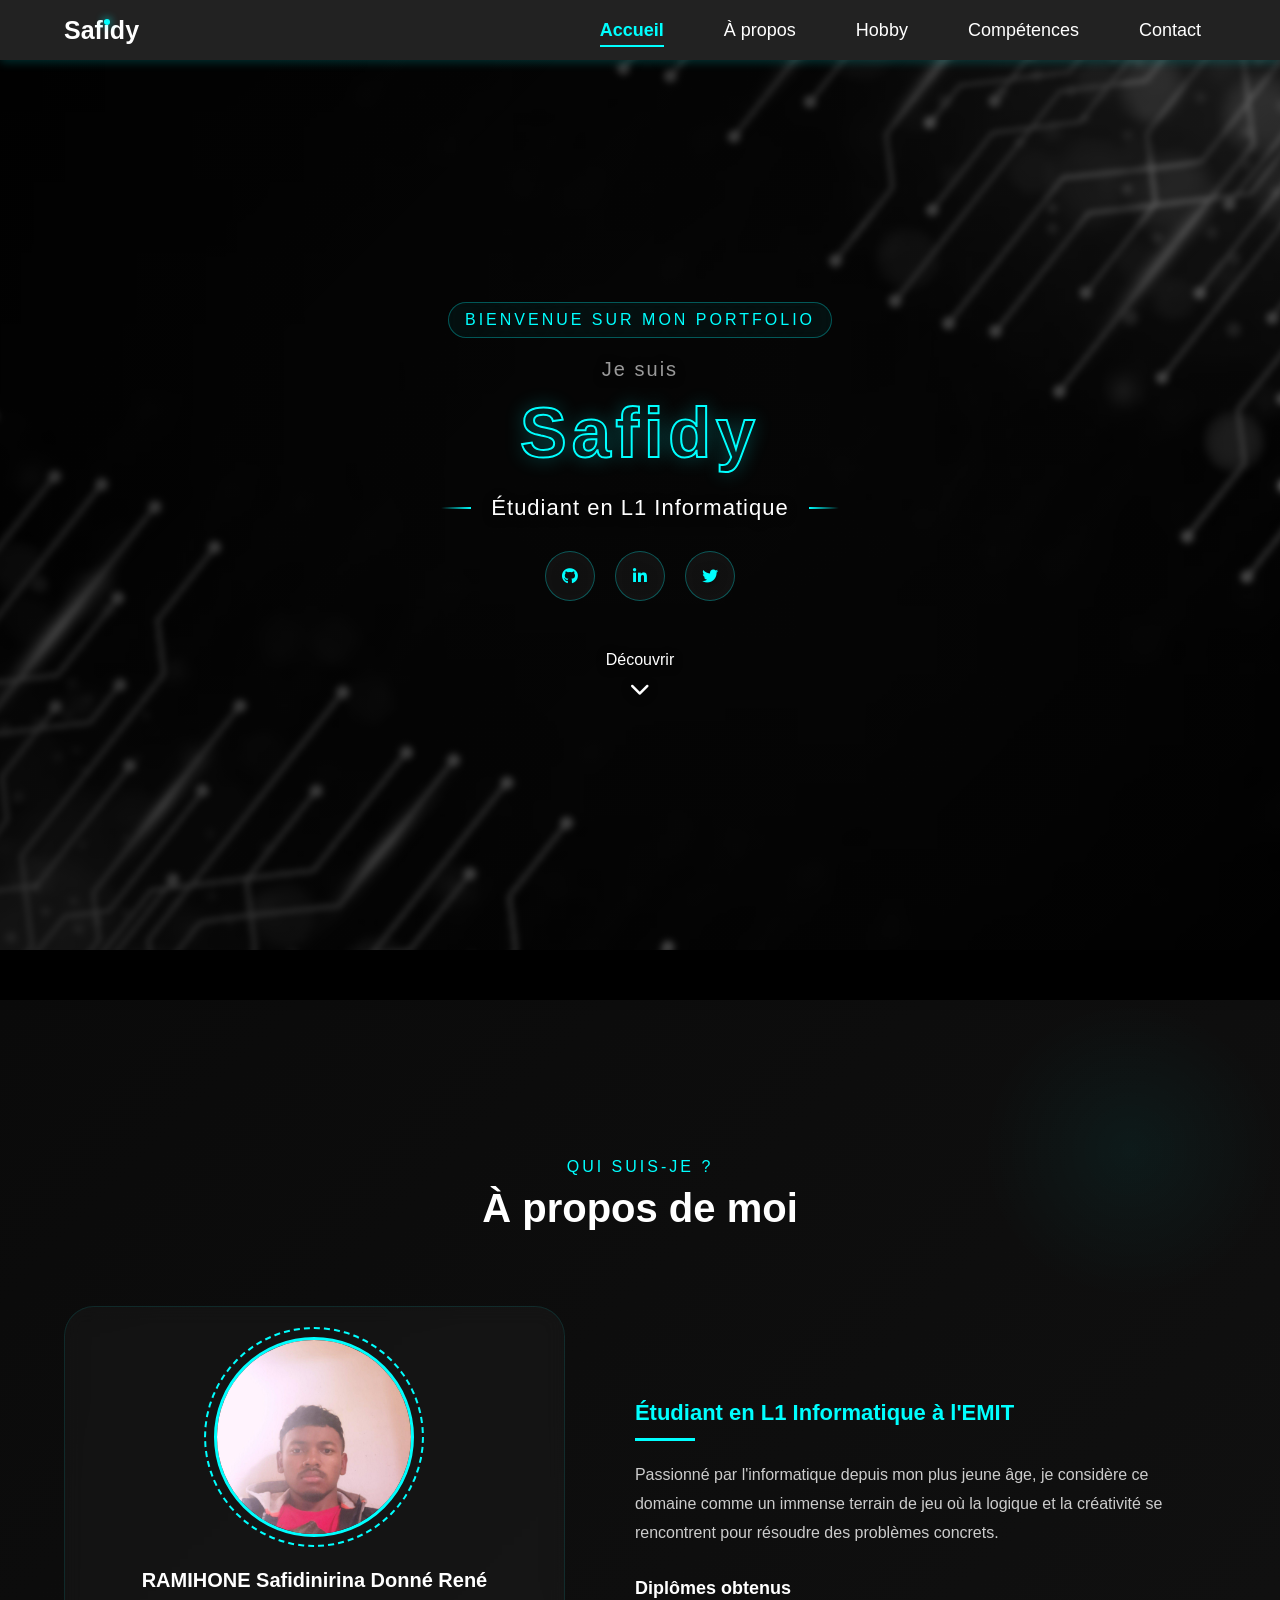
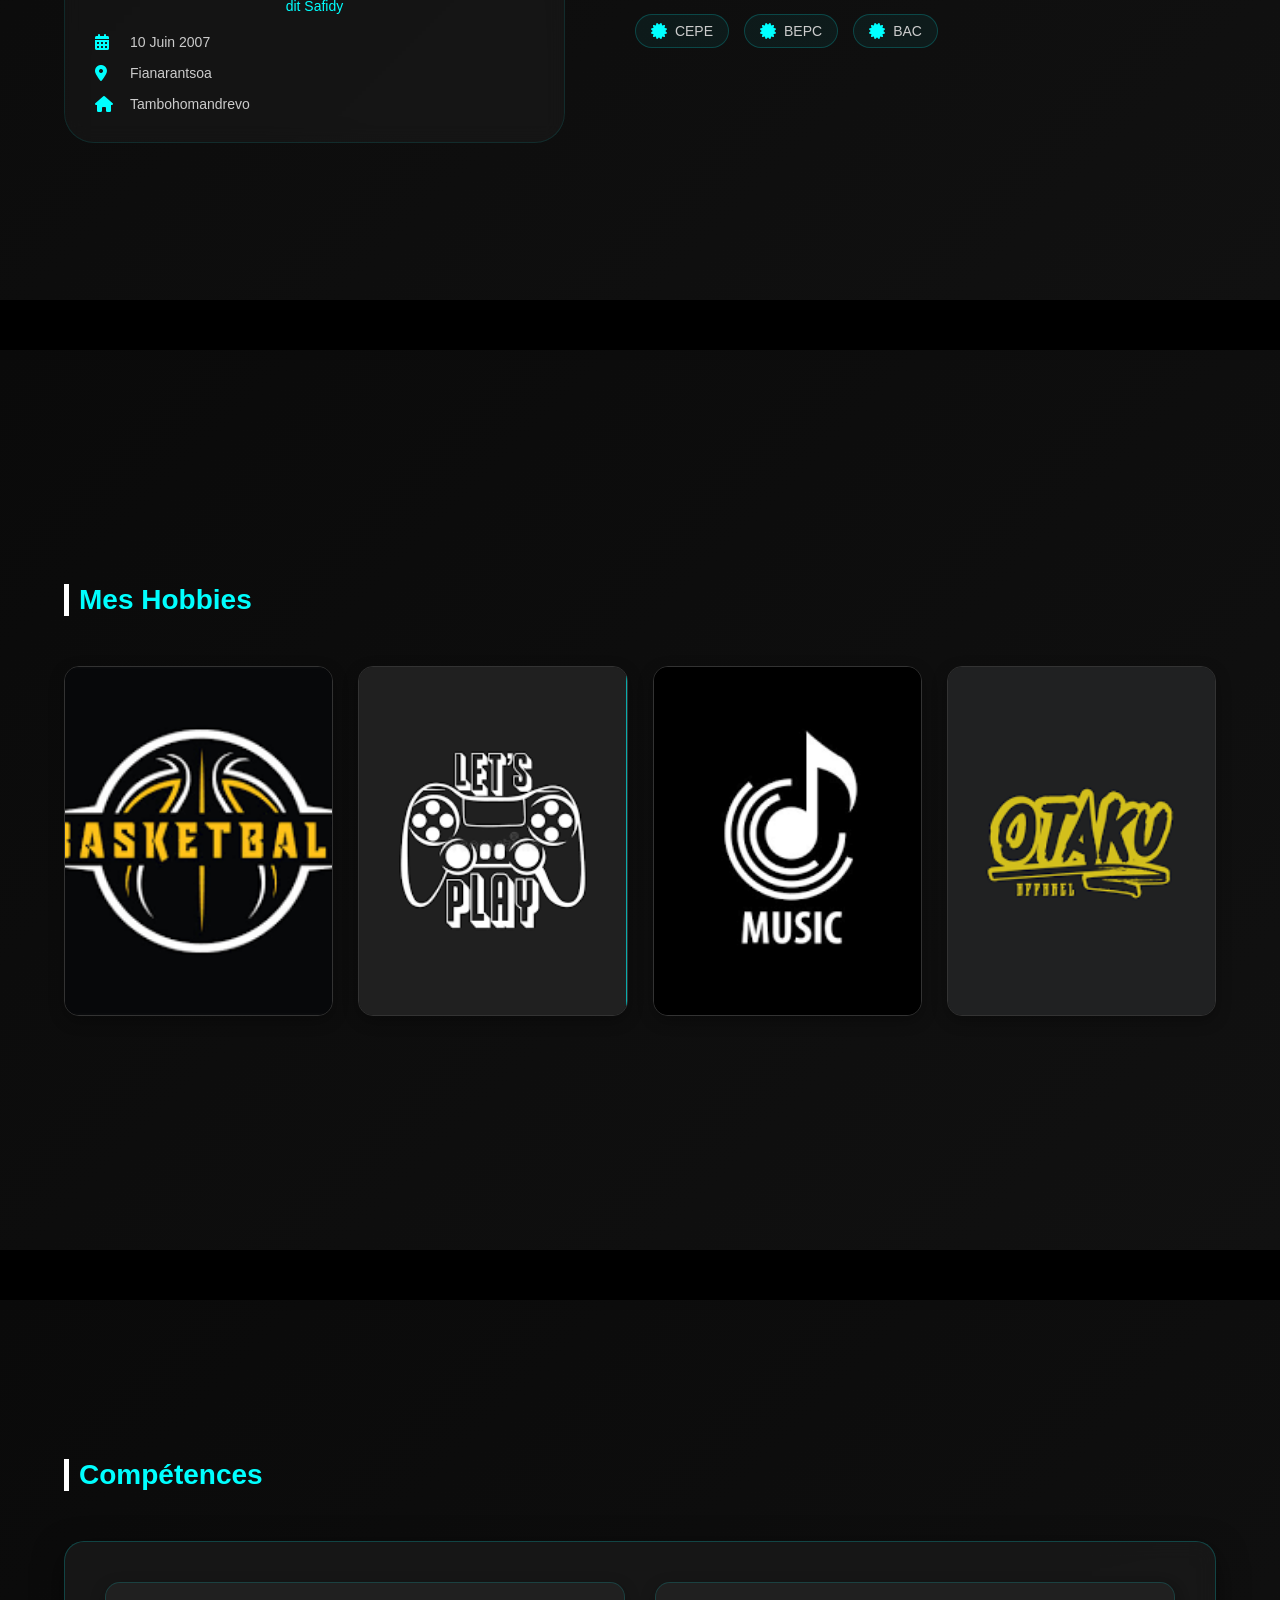
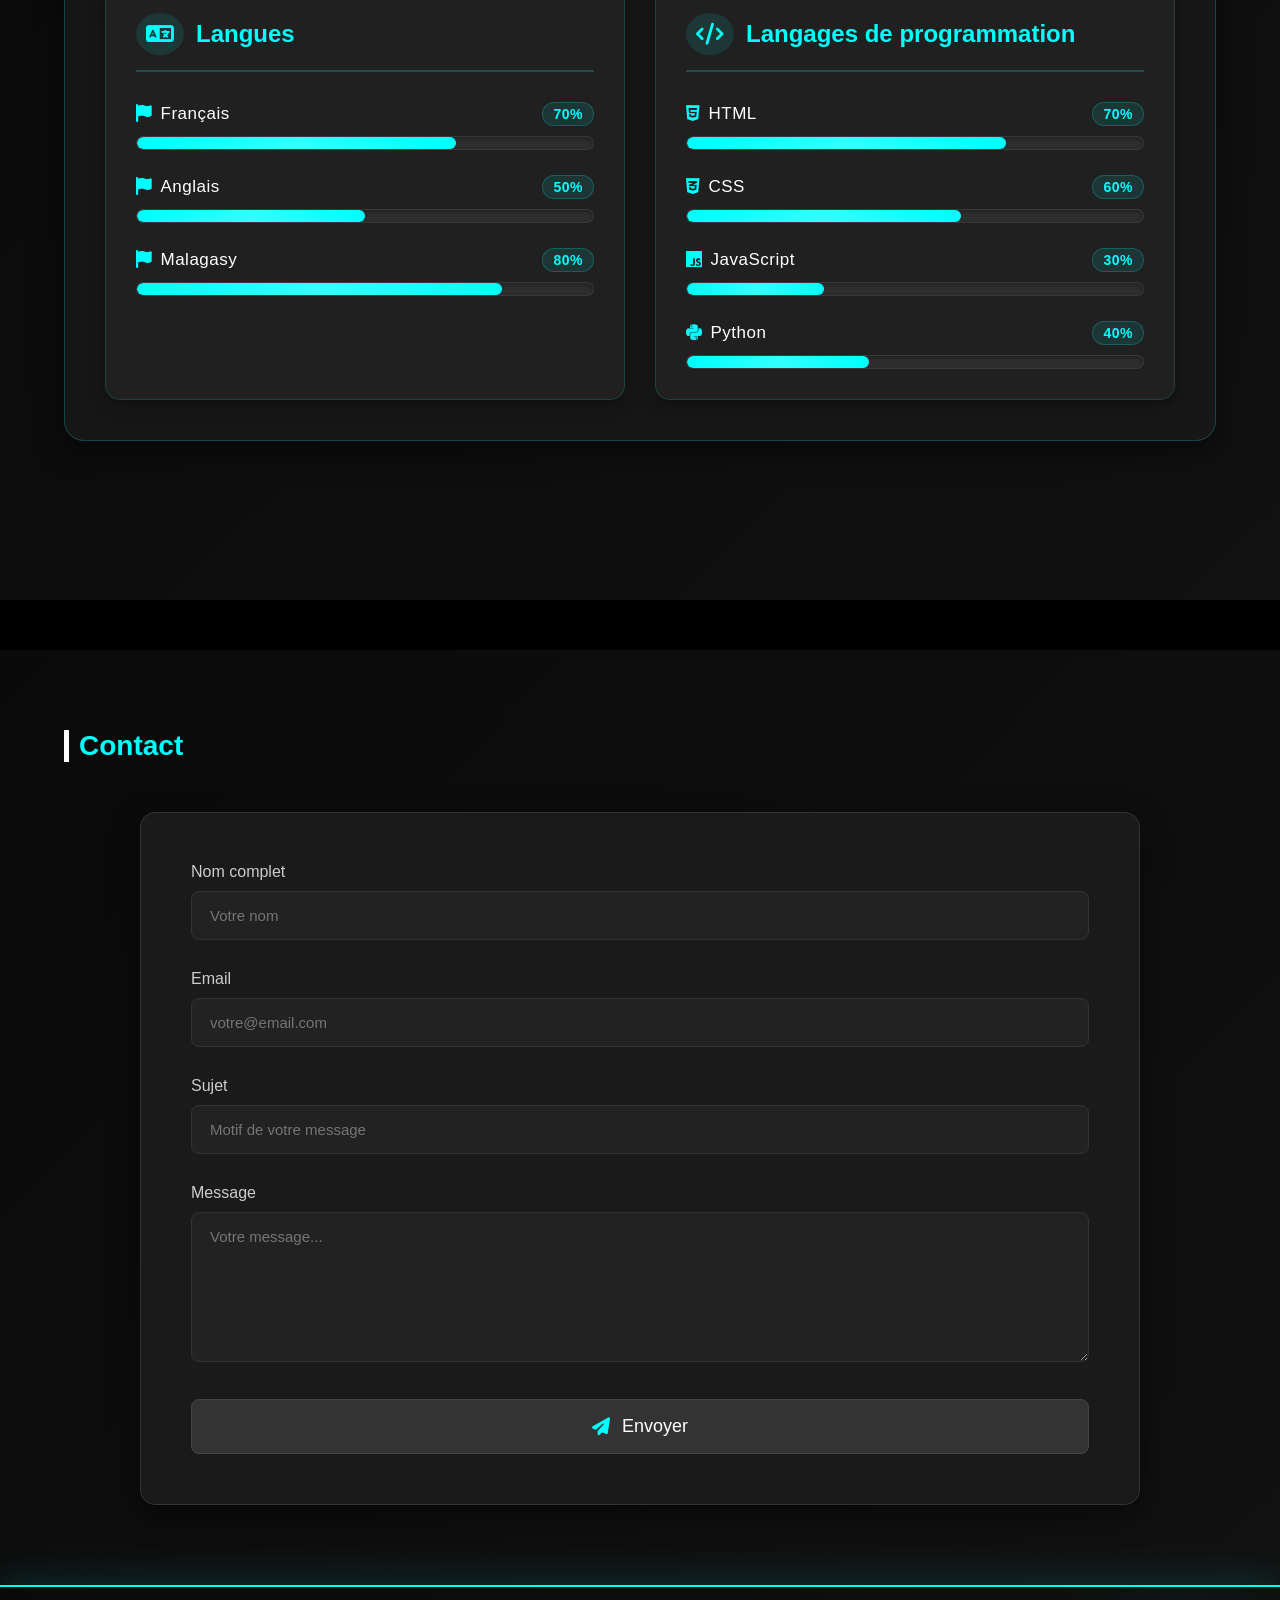
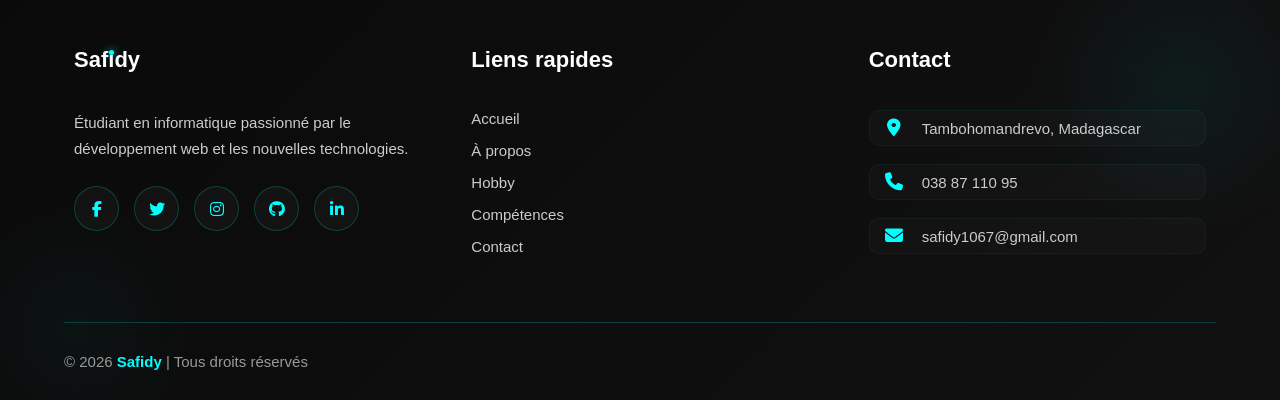
==== commit c8f22069: "Changement information" ====
--- a/index.html
+++ b/index.html
@@ -330,8 +330,10 @@
                 <h3>Contact</h3>
                 <ul class="contact-info">
                     <li><i class="fas fa-map-marker-alt"></i> Tambohomandrevo, Madagascar</li>
-                    <li><i class="fas fa-phone"></i> +261 34 12 345 67</li>
-                    <li><i class="fas fa-envelope"></i> safidy@email.com</li>
+                    <li><i class="fas fa-phone"></i> 038 87 110 95</li>
+                    <li><i class="fas fa-envelope"></i>safidy1067@gmail.com
+
+</li>
                 </ul>
             </div>
 
--- a/projet.css
+++ b/projet.css
@@ -1,36 +1,79 @@
-
-*{
+* {
     margin: 0;
     padding: 0;
     box-sizing: border-box;
-    font-family: Arial, Helvetica, sans-serif; 
-}
+    font-family: Arial, Helvetica, sans-serif;
+}
+
 a {
     text-decoration: none;
-    color: blue;
+    color: #fff; 
     transition: all 0.3s ease;
 }
+
 a:hover {
     color: aqua;
 }
+
 html {
     font-size: 62.5%;
     scroll-behavior: smooth;
     scroll-padding-top: 9px;
 }
+
 ::-webkit-scrollbar {
     width: 8px;
 }
+
 ::-webkit-scrollbar-thumb {
-    background-color: #ccc;
-}
+    background-color: aqua;
+    border-radius: 4px;
+}
+
+::-webkit-scrollbar-track {
+    background-color: #222;
+}
+
+.logo a {
+    font-size: 2.5rem;
+    color: #fff;
+    font-weight: bold;
+    text-decoration: none;
+    display: inline-block;
+    position: relative;
+}
+
+.logo a .custom-i {
+    position: relative;
+    color: #fff;
+}
+
+.logo a .custom-i::after {
+    content: '';
+    position: absolute;
+    top: 3px;
+    right: 0px;
+    width: 6px;
+    height: 6px;  
+    background-color: aqua;
+    border-radius: 50%;
+    box-shadow: 0 0 8px aqua;
+}
+
+
 body {
     background-color: black;
-}
+    color: #fff;
+}
+
 section {
     margin-top: 50px;
-}
-header{
+    min-height: 100vh;
+    padding: 20px 5%;
+}
+
+
+header {
     background-color: #222;
     position: fixed;
     top: 0;
@@ -40,886 +83,2146 @@
     display: flex;
     align-items: center;
     justify-content: space-between;
-    height: 50px;
+    height: 60px;
     padding: 0 5%;
-}
-header  .logo a {
-    font-size: 25px;
-    text-decoration: 0;
-}
-header  .logo a span {
-    color: aqua;
-    transition: all 0.3s ease;
-}
+    box-shadow: 0 2px 10px rgba(0, 255, 255, 0.2);
+}
+
+header .logo a {
+    font-size: 2.5rem;
+    color: #fff;
+    font-weight: bold;
+}
+
+header .logo a span {
+    color: aqua;
+}
+
 .menu {
     display: flex;
     align-items: center;
-}
+    list-style: none;
+}
+
+.menu ul {
+    display: flex;
+    flex-direction: row;
+    list-style: none;
+    margin: 0;
+    padding: 0;
+    gap: 30px;
+}
+
 .menu li {
     margin: 0 15px;
-    list-style-type: none;
-    font-size: 20px;
-}
+    display: inline-block;
+}
+
+.menu li a {
+    font-size: 1.8rem;
+    color: #fff; 
+    font-weight: 500;
+    padding: 5px 0;
+    position: relative;
+    white-space: nowrap;
+}
+
+.menu li a:hover {
+    color: aqua;
+}
+
+.menu li a.active {
+    color: aqua !important;
+    font-weight: bold;
+}
+
+.menu li a.active::after {
+    content: '';
+    position: absolute;
+    bottom: -2px;
+    left: 0;
+    width: 100%;
+    height: 2px;
+    background-color: aqua;
+    animation: underline 0.3s ease;
+}
+
+@keyframes underline {
+    from { width: 0; }
+    to { width: 100%; }
+}
+
+
+.responsive-menu {
+    display: none;
+    width: 40px;
+    height: 40px;
+    cursor: pointer;
+    position: relative;
+    z-index: 1001;
+}
+
+.responsive-menu span {
+    display: block;
+    width: 30px;
+    height: 3px;
+    background-color: aqua;
+    position: absolute;
+    left: 50%;
+    transform: translateX(-50%);
+    transition: all 0.3s ease;
+}
+
+.responsive-menu span:nth-child(1) {
+    top: 10px;
+}
+
+.responsive-menu span:nth-child(2) {
+    top: 18px;
+}
+
+.responsive-menu span:nth-child(3) {
+    top: 26px;
+}
+
+.responsive-menu.active span:nth-child(1) {
+    top: 18px;
+    transform: translateX(-50%) rotate(45deg);
+    background-color: #fff;
+}
+
+.responsive-menu.active span:nth-child(2) {
+    opacity: 0;
+    transform: translateX(-50%) scale(0);
+}
+
+.responsive-menu.active span:nth-child(3) {
+    top: 18px;
+    transform: translateX(-50%) rotate(-45deg);
+    background-color: #fff;
+}
+
+
 #home {
-    background: linear-gradient(rgba(0,0,0,0.1),#333), url(IMG/fond-cyber-futuriste-degrade_23-2149116407.avif);
+    min-height: 100vh;
+    display: flex;
+    align-items: center;
+    justify-content: center;
+    position: relative;
+    overflow: hidden;
+}
+
+#home::before {
+    content: '';
+    position: absolute;
+    top: -10px;
+    left: -10px;
+    right: -10px;
+    bottom: -10px;
+    background: url('IMG/fond-cyber-futuriste-degrade_23-2149116407.avif');
     background-position: center;
     background-size: cover;
-    height: calc(100vh - 50px);
+    background-repeat: no-repeat;
+    filter: grayscale(100%) blur(3px);
+    z-index: 0;
+}
+
+#home::after {
+    content: '';
+    position: absolute;
+    top: 0;
+    left: 0;
+    width: 100%;
+    height: 100%;
+    background: linear-gradient(135deg, rgba(0,0,0,0.7) 0%, rgba(0,0,0,0.5) 100%);
+    z-index: 1;
+}
+
+#home .home-content {
+    position: relative;
+    z-index: 2;
+    text-shadow: 0 2px 10px rgba(0,0,0,0.5);
+}
+
+
+.home-content {
+    max-width: 800px;
+    margin: 0 auto;
+    text-align: center;
+    padding: 0 20px;
+    position: relative;
+    z-index: 2;
+    animation: fadeInUp 1s ease;
+}
+
+@keyframes fadeInUp {
+    from {
+        opacity: 0;
+        transform: translateY(30px);
+    }
+    to {
+        opacity: 1;
+        transform: translateY(0);
+    }
+}
+
+.home-intro {
+    display: inline-block;
+    color: aqua;
+    font-size: 1.6rem;
+    letter-spacing: 3px;
+    text-transform: uppercase;
+    margin-bottom: 20px;
+    padding: 8px 16px;
+    border: 1px solid rgba(0, 255, 255, 0.3);
+    border-radius: 50px;
+    background: rgba(0, 255, 255, 0.05);
+    backdrop-filter: blur(5px);
+    animation: fadeIn 1s ease 0.2s both;
+}
+
+@keyframes fadeIn {
+    from { opacity: 0; }
+    to { opacity: 1; }
+}
+
+.home-name {
+    margin-bottom: 20px;
+    animation: fadeIn 1s ease 0.4s both;
+}
+
+.small-text {
+    display: block;
+    font-size: 2rem;
+    color: #999;
+    font-weight: 300;
+    margin-bottom: 10px;
+    letter-spacing: 2px;
+}
+
+.big-text {
+    display: block;
+    font-size: clamp(4rem, 10vw, 7rem);
+    font-weight: 800;
+    color: transparent;
+    -webkit-text-stroke: 2px aqua;
+    text-wrap-style: 2px aqua;
+    text-shadow: 0 0 20px rgba(0, 255, 255, 0.3);
+    line-height: 1.2;
+    letter-spacing: 5px;
+    animation: glow 3s ease-in-out infinite;
+}
+
+@keyframes glow {
+    0%, 100% { text-shadow: 0 0 20px rgba(0, 255, 255, 0.3); }
+    50% { text-shadow: 0 0 40px rgba(0, 255, 255, 0.6); }
+}
+
+.home-position {
+    font-size: clamp(1.8rem, 3vw, 2.2rem);
+    color: #fff;
+    margin-bottom: 30px;
+    font-weight: 300;
+    letter-spacing: 1px;
+    animation: fadeIn 1s ease 0.6s both;
+    position: relative;
+    display: inline-block;
+    padding: 0 20px;
+}
+
+.home-position::before,
+.home-position::after {
+    content: '';
+    position: absolute;
+    top: 50%;
+    width: 30px;
+    height: 2px;
+    background: linear-gradient(90deg, transparent, aqua);
+}
+
+.home-position::before {
+    left: -30px;
+    transform: translateY(-50%);
+}
+
+.home-position::after {
+    right: -30px;
+    transform: translateY(-50%) rotate(180deg);
+}
+
+.home-quote {
+    font-size: clamp(1.4rem, 2vw, 1.8rem);
+    color: #ccc;
+    line-height: 1.8;
+    max-width: 600px;
+    margin: 0 auto 40px;
+    font-style: italic;
+    padding: 20px 30px;
+    background: rgba(255, 255, 255, 0.03);
+    border-radius: 20px;
+    border: 1px solid rgba(0, 255, 255, 0.1);
+    backdrop-filter: blur(5px);
+    animation: fadeIn 1s ease 0.8s both;
+    position: relative;
+}
+
+.home-quote::before {
+    content: '"';
+    position: absolute;
+    top: -10px;
+    left: 10px;
+    font-size: 4rem;
+    color: aqua;
+    opacity: 0.3;
+    font-family: serif;
+}
+
+.home-quote::after {
+    content: '"';
+    position: absolute;
+    bottom: -30px;
+    right: 10px;
+    font-size: 4rem;
+    color: aqua;
+    opacity: 0.3;
+    font-family: serif;
+}
+
+.home-social {
+    display: flex;
+    justify-content: center;
+    gap: 20px;
+    margin-bottom: 50px;
+    animation: fadeIn 1s ease 1s both;
+}
+
+.social-icon {
+    width: 50px;
+    height: 50px;
+    background: rgba(255, 255, 255, 0.05);
+    border: 1px solid rgba(0, 255, 255, 0.3);
+    border-radius: 50%;
     display: flex;
     align-items: center;
     justify-content: center;
+    color: aqua;
+    font-size: 2rem;
+    transition: all 0.3s ease;
+    position: relative;
+    overflow: hidden;
+}
+
+.social-icon::before {
+    content: '';
+    position: absolute;
+    top: 0;
+    left: 0;
+    width: 100%;
+    height: 100%;
+    background: aqua;
+    transform: scale(0);
+    transition: transform 0.3s ease;
+    border-radius: 50%;
+    z-index: -1;
+}
+
+.social-icon:hover {
+    color: #000;
+    transform: translateY(-5px);
+    box-shadow: 0 5px 20px rgba(0, 255, 255, 0.4);
+}
+
+.social-icon:hover::before {
+    transform: scale(1);
+}
+
+.home-scroll {
+    display: inline-flex;
     flex-direction: column;
-    position: relative; 
-}
-#home h2 {
-    font-size: 50px;
+    align-items: center;
+    gap: 10px;
+    color: #fff;
+    font-size: 1.6rem;
+    text-decoration: none;
+    transition: all 0.3s ease;
+    animation: fadeIn 1s ease 1.2s both, bounce 2s ease-in-out infinite;
+}
+
+.home-scroll:hover {
+    color: aqua;
+    transform: translateY(5px);
+}
+
+.home-scroll i {
+    font-size: 2rem;
+    animation: arrowBounce 2s ease-in-out infinite;
+}
+
+@keyframes arrowBounce {
+    0%, 20%, 50%, 80%, 100% { transform: translateY(0); }
+    40% { transform: translateY(-10px); }
+    60% { transform: translateY(-5px); }
+}
+
+@keyframes bounce {
+    0%, 100% { transform: translateY(0); }
+    50% { transform: translateY(10px); }
+}
+
+.big-text:hover {
+    -webkit-text-stroke: 2px #fff;
+    text-shadow: 0 0 30px rgba(255, 255, 255, 0.5);
+    transition: all 0.3s ease;
+}
+
+
+#a-propos {
+    padding: 80px 5%;
+    background: linear-gradient(135deg, #0a0a0a 0%, #111 100%);
+    position: relative;
+    overflow: hidden;
+    min-height: 100vh;
+    display: flex;
+    align-items: center;
+}
+
+#a-propos::before {
+    content: '';
+    position: absolute;
+    top: 0;
+    right: 0;
+    width: 300px;
+    height: 300px;
+    background: radial-gradient(circle, rgba(0, 255, 255, 0.05) 0%, transparent 70%);
+    border-radius: 50%;
+    pointer-events: none;
+}
+
+#a-propos .container {
+    max-width: 1200px;
+    margin: 0 auto;
+    position: relative;
+    z-index: 2;
+    width: 100%;
+}
+
+#a-propos .section-header {
+    text-align: center;
+    margin-bottom: 60px;
+}
+
+#a-propos .section-subtitle {
+    color: aqua;
+    font-size: 1.6rem;
+    text-transform: uppercase;
+    letter-spacing: 3px;
+    display: block;
     margin-bottom: 10px;
-    -webkit-text-stroke: #fff 2px;
-    color: transparent;
-    text-transform: lowercase;
-}
-#home h3 {
-    font-size: 45px;
+}
+
+#a-propos .section-title {
+    font-size: clamp(2.8rem, 5vw, 4rem);
     color: #fff;
+    margin-bottom: 15px;
+    position: relative;
+    display: inline-block;
+}
+
+#a-propos .about-wrapper {
+    display: grid;
+    grid-template-columns: 1fr 1.2fr;
+    gap: 50px;
+    align-items: center;
+}
+
+#a-propos .profile-card {
+    background: rgba(255, 255, 255, 0.03);
+    border: 1px solid rgba(0, 255, 255, 0.1);
+    border-radius: 30px;
+    padding: 30px;
+    backdrop-filter: blur(10px);
+    transition: transform 0.3s ease;
+}
+
+#a-propos .profile-card:hover {
+    transform: translateY(-10px);
+    box-shadow: 0 20px 40px rgba(0, 255, 255, 0.1);
+}
+
+#a-propos .profile-image-wrapper {
+    position: relative;
+    width: 200px;
+    height: 200px;
+    margin: 0 auto 30px;
+}
+
+#a-propos .profile-image {
+    width: 100%;
+    height: 100%;
+    object-fit: cover;
+    border-radius: 50%;
+    position: relative;
+    z-index: 2;
+    border: 3px solid aqua;
+}
+
+#a-propos .image-border {
+    position: absolute;
+    top: -10px;
+    left: -10px;
+    right: -10px;
+    bottom: -10px;
+    border: 2px dashed aqua;
+    border-radius: 50%;
+    animation: rotate 20s linear infinite;
+}
+
+@keyframes rotate {
+    from { transform: rotate(0deg); }
+    to { transform: rotate(360deg); }
+}
+
+#a-propos .profile-name {
+    color: #fff;
+    font-size: 2rem;
+    margin-bottom: 5px;
+    text-align: center;
+    line-height: 1.3;
+}
+
+#a-propos .profile-nick {
+    color: aqua;
+    font-size: 1.4rem;
+    text-align: center;
+    margin-bottom: 20px;
+}
+
+#a-propos .profile-details {
+    display: flex;
+    flex-direction: column;
+    gap: 15px;
+}
+
+#a-propos .detail-item {
+    display: flex;
+    align-items: center;
+    gap: 15px;
+    color: #ccc;
+    font-size: 1.4rem;
+}
+
+#a-propos .detail-item i {
+    color: aqua;
+    width: 20px;
+    font-size: 1.6rem;
+}
+
+#a-propos .about-right {
+    padding: 20px;
+}
+
+#a-propos .about-subtitle {
+    color: aqua;
+    font-size: 2.2rem;
+    margin-bottom: 20px;
+    position: relative;
+    padding-bottom: 15px;
+}
+
+#a-propos .about-subtitle::after {
+    content: '';
+    position: absolute;
+    bottom: 0;
+    left: 0;
+    width: 60px;
+    height: 3px;
+    background: aqua;
+}
+
+#a-propos .about-description {
+    color: #ccc;
+    font-size: 1.6rem;
+    line-height: 1.8;
+    margin-bottom: 30px;
+}
+
+#a-propos .about-quote {
+    background: rgba(0, 255, 255, 0.05);
+    border-left: 3px solid aqua;
+    padding: 20px;
+    margin-bottom: 30px;
+    border-radius: 0 10px 10px 0;
+    position: relative;
+}
+
+#a-propos .about-quote i {
+    color: aqua;
+    font-size: 2rem;
     margin-bottom: 10px;
+    opacity: 0.5;
+}
+
+#a-propos .about-quote p {
+    color: #fff;
+    font-size: 1.5rem;
+    font-style: italic;
+    line-height: 1.6;
+}
+
+#a-propos .diplomes-list h4 {
+    color: #fff;
+    font-size: 1.8rem;
+    margin-bottom: 15px;
+}
+
+#a-propos .diplomes-list ul {
+    list-style: none;
+    display: flex;
+    gap: 15px;
+    flex-wrap: wrap;
+}
+
+#a-propos .diplomes-list li {
+    color: #ccc;
+    font-size: 1.4rem;
+    padding: 8px 15px;
+    background: rgba(0, 255, 255, 0.05);
+    border: 1px solid rgba(0, 255, 255, 0.2);
+    border-radius: 50px;
+    display: flex;
+    align-items: center;
+    gap: 8px;
+}
+
+#a-propos .diplomes-list li i {
+    color: aqua;
+}
+
+
+#hobby {
+    padding: 80px 5%;
+    background: linear-gradient(135deg, #0a0a0a 0%, #111 100%);
+    position: relative;
+    min-height: 100vh;
+    display: flex;
+    flex-direction: column;
+    justify-content: center;
+}
+
+#hobby .section-title {
     text-transform: capitalize;
-}
-#home h4 {
-    color: #fff;
-    margin-bottom: 10px;
-    font-size: 12px;
-}
-
-#a-propos {
-    margin-top: 100px;
-    padding: 0 10%;
-    width: 100%;
-}
-.title {
-    text-transform: capitalize;
-    margin: 70px 0;
+    margin: 0 0 50px 15px;
     font-weight: bold;
     color: aqua;
     position: relative;
-    margin-left: 15px;
-    font-size: 18px;
-}
-.title::after {
+    font-size: clamp(2.2rem, 4vw, 2.8rem);
+}
+
+#hobby .section-title::after {
     position: absolute;
     left: -15px;
+    top: 0;
     content: "";
     height: 100%;
     background-color: #fff;
     width: 5px;
-    font-size: medium;
-}
-.img-desc {
-    display: flex;
-    align-items: center;
-    justify-content: space-between;
+}
+
+#hobby .hobby-grid {
+    display: grid;
+    grid-template-columns: repeat(4, 1fr);
+    gap: 25px;
+    max-width: 1400px;
+    margin: 0 auto;
     width: 100%;
 }
-.img-desc .left {
-    position: relative;
-    margin-left: 10px;
-    height: 250px;
-}
-
-.img-desc .right {
-    width: 65%;
-    text-align: center;
-}
-
-.img-desc .left img {
+
+#hobby .hobby-card {
+    overflow: hidden;
+    position: relative;
+    height: 350px;
+    border-radius: 15px;
+    transition: 0.5s;
+    border: 1px solid #333;
+    box-shadow: 0 5px 15px rgba(0, 0, 0, 0.3);
+}
+
+#hobby .hobby-card img {
     width: 100%;
     height: 100%;
-    position: relative;
-    box-shadow: 0 0 10px aqua;
-    border-radius: 50%;
-    border: 10px;
-}
-.img-desc .left::after {
-    position: relative;
-    bottom: -10px;
-    right: 10px;
-    content: "";
-    height: 100%;
-    background-color: aqua;
-    width: 100%;
-    z-index: -1;
-}
-.img-desc .right h3 {
-    color: #fff;
-    font-size: 25px;
-    margin-bottom: 20px;
-}
-.img-desc .right p {
-    color: #999;
-    font-size: 14px;
-    margin-bottom: 20px;
-}
-#hobby {
-    padding: 0 10%;
-}
-#hobby .content {
-    display: grid;
-    grid-template-columns: repeat(auto-fit, minmax(300px,1fr));
-    gap: 32;
-}
-#hobby .content .box {
-    overflow: hidden;
-    position: relative;
-    height: 250px;
-    transition: 0.5s;
-}
-#hobby .content .box img {
-    height: 100%;
-    width: 98%;
     object-fit: cover;
-}
-.box .content{
+    transition: transform 0.5s ease;
+}
+
+#hobby .hobby-card:hover img {
+    transform: scale(1.1);
+}
+
+#hobby .hobby-card .hobby-content {
     position: absolute;
     top: 0;
     left: 0;
     height: 100%;
     width: 100%;
-    background-color: aqua;
-    text-align: center;
-    align-items: center;
+    background-color: rgba(0, 255, 255, 0.95);
+    color: #000;
+    padding: 25px;
+    display: flex;
+    flex-direction: column;
+    justify-content: center;
     transform: translateX(100%);
-    transition: 0.5s;
-}
-.box .content h4 {
-    font-size: 25px;
-    margin-bottom: 10px;
-}
-.box .content p {
-    padding: 2px;
-    font-size: 12px;
-}
-.box .content p:nth-child(3){
-    margin-bottom: 25px;
-}
-.box:hover {
-    box-shadow: 0 0 10px aqua;
-}
-.box:hover .content {
+    transition: transform 0.5s ease;
+    overflow-y: auto;
+    box-shadow: inset 0 0 20px rgba(0, 0, 0, 0.2);
+}
+
+#hobby .hobby-card:hover .hobby-content {
     transform: translateX(0);
 }
 
-#Competences {
-    padding: 0 10%;
-    margin-bottom: 50px;
-    height: 450px;
-}
-#Competences form{
-    background-color: #333;
-    margin: auto;
+#hobby .hobby-card:hover {
+    box-shadow: 0 0 25px aqua;
+    border-color: aqua;
+}
+
+#hobby .hobby-content h3 {
+    font-size: clamp(1.8rem, 2.5vw, 2.5rem);
+    margin-bottom: 15px;
+    color: #000;
+    font-weight: bold;
+    border-bottom: 2px solid rgba(0, 0, 0, 0.2);
+    padding-bottom: 10px;
+}
+
+#hobby .hobby-content p {
+    font-size: clamp(1.2rem, 1.5vw, 1.4rem);
+    line-height: 1.6;
+    color: #111;
+}
+
+#competences {
+    padding: 80px 5%;
+    background: linear-gradient(135deg, #0a0a0a 0%, #111 100%);
+    position: relative;
+    min-height: 100vh;
     display: flex;
     flex-direction: column;
-    padding: 20px;
-    justify-content: space-between;
-}
-.left-right {
-    display: flex;
-    justify-content: space-around;
-    align-items: center;
-    margin-bottom: 20px;
-}
-.left-right .left , .left-right .right {
-    display: flex;
-    flex-direction: column;
-    width: 49%;
-    font-size: 20px;
-
-}
-.skills {
-    margin-bottom: 3rem;
-}
-.skills-name {
-    margin-bottom: 25px;
-    font-size: 15px;
-    display: flex;
-    justify-content: space-between;
-    color: #fff;
-}
-.skill-bar {
-    height: 10px;
-    background-color: white;
-    border-radius: 5px;
-    overflow: hidden;
-}
-.skill-progress {
-    height: 100%;
-    margin-bottom: 1;
-    border-radius: 5px;
-    background-color: aqua;
-    animation: fillBar 2s ease-out forwards;
-}
-#contact {
-    padding: 0 10%;
-    margin-bottom: 50px;
-    height: 100vh;
-    background-color: #333;
-    
-}
-.contact-form {
-    max-width: 700px;
-    background-size: 1000px;
-    margin: auto;
-    display: grid;
-    padding: 20px;
-    gap: 1.5rem;
-    color: #fff;
-    font-size: 20px;
-}
-.form-group {
-    display: flex;
-    flex-direction: column;
-    gap: 0.5rem;
-}
-.form-label {
-    font-weight: 500;
-}
-.form-input, .form-textarea {
-    padding: 25px;
-    background-color: #222;
-    border: 1px solid #333;
-    border-radius: 5px;
-    color: white;
-    font-size: 25px;
-    transition: all 0.3s ease;
-}
-.form-input:focus, .form-textarea:focus {
-    outline: none;
-    border-color: aqua;
-    box-shadow: 0 0 10px rgba(0, 136, 255, 0.3);
-}
-.form-textarea {
-    min-height: 150px;
-    resize: vertical;
-}
-.submit-btn {
-    background-color: grey;
-    color: aqua;
-    border: none;
-    padding: 1rem;
-    border-radius: 5px;
-    font-weight: 600;
-    cursor: pointer;
-    transition: all 0.3s ease;
-    box-shadow: 0 0 15px rgba(0, 136, 255, 0.3);
-    font-size: 15px;
-}
-.submit-btn:hover {
-    transform: translateY(-3px);
-    box-shadow: 0 0 25px rgba(0, 136, 255, 0.3);
-}
-
-footer {
-    width: 100%;
-    background-color: #222;
-    padding: 10px 0;
-    font-size: 14px;
-    text-align: center;
-}
-footer p {
-    color: #fff;
-}
-footer p span {
-    color: aqua;
-}
-.social-link {
-    font-size: 1.5rem;
-    color: #fff;
-    transition: all 0.3s ease;
-}
-
-.responsive-menu{
-    display: none;
-}
-
-@keyframes fillBar {
-    from {
-        width: 0;
-    }
-    to {
-        width: 70% ,50% ,;
-    }
-}
-@media (max-width:750px) {
-    .menu {
-        display: none;
-    }
-    #home h2 {
-        font-size: 28px;
-        -webkit-text-stroke: 0;
-        color: #fff;
-    }
-    #home h3 {
-        font-size: 28px;
-    }
-    #home h4 {
-        text-align: center;
-        font-size: 15px;
-    }
-    .img-desc {
-        flex-direction: column;
-        width: 100%;
-    }
-    .img-desc .left , .img-desc .right {
-        width: 100%;
-    }
-    .img-desc .left img {
-        width: 50%;
-        border-radius: 50%;
-        border: 5px;
-        height: 100%;
-        left: 100px;
-        margin-top: -30px;
-    }
-    
-    .responsive-menu {
-        width: 50px;
-        height: 50px;
-        display: flex;
-        align-items: center;
-        justify-content: center;
-        position: relative;
-        cursor: pointer;
-    }
-    .responsive-menu::after {
-        position: absolute;
-        content: '';
-        height: 3px;
-        background-color: aqua;
-        width: 28px;
-        box-shadow: 0 10px 0 aqua;
-        transform: translateY(-10px);
-        transition: 0.5s;
-    }
-    .responsive-menu.active::after {
-        box-shadow: 0 0 0 aqua;
-        transform: rotate(45deg);
-    }
-    .responsive-menu.active::before {
-        transform: rotate(-45deg);
-    }
-    .responsive-menu::before {
-        position: absolute;
-        content: '';
-        height: 3px;
-        background-color: aqua;
-        width: 28px;
-        transform: translateY(10px);
-        transition: 0.5s;
-    }
-    header .menu.responsive {
-        display: flex;
-        position: absolute;
-        top: 50px;
-        right: 0;
-        flex-direction: column;
-        background-color: #222;
-        align-items: unset;
-        animation: animate-menu 1s forwards;
-    }
-    header .menu.responsive li {
-        margin: 20px;
-        width: 100px;
-        padding-left: 20px;
-        font-size: 15px;
-    }
-    #Competences {
-        height: 500px;
-    }
-    .left-right .left , .left-right .right {
-        font-size: 15px;
-    }
-    #hobby .content .box {
-        align-items: center;
-        width: 80%;
-    }
-    #hobby .content .box img {
-        height: 100%;
-        width: 100%;
-    }
-    .box .content {
-        width: 100%;
-        align-items: center;
-    }
-
-    @keyframes animate-menu {
-        0% {
-            transform: translateY(0);
-        }
-        100% {
-            transform: translateY(10%);
-        }
-    }
-
-}
-    
-
-*{
-    margin: 0;
-    padding: 0;
-    box-sizing: border-box;
-    font-family: Arial, Helvetica, sans-serif; 
-}
-a {
-    text-decoration: none;
-    color: blue;
-    transition: all 0.3s ease;
-}
-a:hover {
-    color: aqua;
-}
-html {
-    font-size: 62.5%;
-    scroll-behavior: smooth;
-    scroll-padding-top: 9px;
-}
-::-webkit-scrollbar {
-    width: 8px;
-}
-::-webkit-scrollbar-thumb {
-    background-color: #ccc;
-}
-body {
-    background-color: black;
-}
-section {
-    margin-top: 50px;
-}
-header{
-    background-color: #222;
-    position: fixed;
-    top: 0;
-    left: 0;
-    right: 0;
-    z-index: 1000;
-    display: flex;
-    align-items: center;
-    justify-content: space-between;
-    height: 50px;
-    padding: 0 5%;
-}
-header  .logo a {
-    font-size: 25px;
-    text-decoration: 0;
-}
-header  .logo a span {
-    color: aqua;
-    transition: all 0.3s ease;
-}
-.menu {
-    display: flex;
-    align-items: center;
-}
-.menu li {
-    margin: 0 15px;
-    list-style-type: none;
-    font-size: 20px;
-}
-#home {
-    background: linear-gradient(rgba(0,0,0,0.1),#333), url(IMG/fond-cyber-futuriste-degrade_23-2149116407.avif);
-    background-position: center;
-    background-size: cover;
-    height: calc(100vh - 50px);
-    display: flex;
-    align-items: center;
     justify-content: center;
-    flex-direction: column;
-    position: relative; 
-}
-#home h2 {
-    font-size: 50px;
-    margin-bottom: 10px;
-    -webkit-text-stroke: #fff 2px;
-    color: transparent;
-    text-transform: lowercase;
-}
-#home h3 {
-    font-size: 45px;
-    color: #fff;
-    margin-bottom: 10px;
+}
+
+#competences .section-title {
     text-transform: capitalize;
-}
-#home h4 {
-    color: #fff;
-    margin-bottom: 10px;
-    font-size: 12px;
-}
-
-#a-propos {
-    margin-top: 100px;
-    padding: 0 10%;
-    width: 100%;
-}
-.title {
-    text-transform: capitalize;
-    margin: 70px 0;
+    margin: 0 0 50px 15px;
     font-weight: bold;
     color: aqua;
     position: relative;
-    margin-left: 15px;
-    font-size: 18px;
-}
-.title::after {
+    font-size: clamp(2.2rem, 4vw, 2.8rem);
+}
+
+#competences .section-title::after {
     position: absolute;
     left: -15px;
+    top: 0;
     content: "";
     height: 100%;
     background-color: #fff;
     width: 5px;
-    font-size: medium;
-}
-.img-desc {
-    display: flex;
-    align-items: center;
-    justify-content: space-between;
+}
+
+#competences .skills-container {
+    display: grid;
+    grid-template-columns: repeat(auto-fit, minmax(400px, 1fr));
+    gap: 30px;
+    background: rgba(26, 26, 26, 0.8);
+    padding: 40px;
+    border-radius: 20px;
+    border: 1px solid rgba(0, 255, 255, 0.2);
+    box-shadow: 0 10px 30px rgba(0, 0, 0, 0.5);
+    backdrop-filter: blur(10px);
+    max-width: 1200px;
+    margin: 0 auto;
     width: 100%;
 }
-.img-desc .left {
-    position: relative;
-    margin-left: 10px;
-    height: 250px;
-}
-
-.img-desc .right {
-    width: 65%;
-    text-align: center;
-}
-
-.img-desc .left img {
-    width: 100%;
-    height: 100%;
-    position: relative;
-    box-shadow: 0 0 10px aqua;
-    border-radius: 50%;
-    border: 10px;
-}
-.img-desc .left::after {
-    position: relative;
-    bottom: -10px;
-    right: 10px;
-    content: "";
-    height: 100%;
-    background-color: aqua;
-    width: 100%;
-    z-index: -1;
-}
-.img-desc .right h3 {
-    color: #fff;
-    font-size: 25px;
-    margin-bottom: 20px;
-}
-.img-desc .right p {
-    color: #999;
-    font-size: 14px;
-    margin-bottom: 20px;
-}
-#hobby {
-    padding: 0 10%;
-}
-#hobby .content {
-    display: grid;
-    grid-template-columns: repeat(auto-fit, minmax(300px,1fr));
-    gap: 32;
-}
-#hobby .content .box {
+
+#competences .skills-category {
+    padding: 30px;
+    background: rgba(34, 34, 34, 0.9);
+    border-radius: 15px;
+    border: 1px solid rgba(0, 255, 255, 0.15);
+    box-shadow: 0 5px 15px rgba(0, 0, 0, 0.3);
+    transition: all 0.3s ease;
+    position: relative;
     overflow: hidden;
-    position: relative;
-    height: 250px;
-    transition: 0.5s;
-}
-#hobby .content .box img {
-    height: 100%;
-    width: 98%;
-    object-fit: cover;
-}
-.box .content{
+}
+
+#competences .skills-category::before {
+    content: '';
     position: absolute;
     top: 0;
     left: 0;
+    width: 4px;
+    height: 0;
+    background: linear-gradient(180deg, aqua, #00ffff);
+    transition: height 0.3s ease;
+}
+
+#competences .skills-category:hover {
+    transform: translateY(-5px);
+    border-color: aqua;
+}
+
+#competences .skills-category:hover::before {
     height: 100%;
-    width: 100%;
-    background-color: aqua;
-    text-align: center;
+}
+
+#competences .skills-category h3 {
+    color: aqua;
+    font-size: clamp(2rem, 2.5vw, 2.4rem);
+    margin-bottom: 30px;
+    display: flex;
     align-items: center;
-    transform: translateX(100%);
-    transition: 0.5s;
-}
-.box .content h4 {
-    font-size: 25px;
-    margin-bottom: 10px;
-}
-.box .content p {
-    padding: 2px;
-    font-size: 12px;
-}
-.box .content p:nth-child(3){
+    gap: 12px;
+    border-bottom: 2px solid rgba(0, 255, 255, 0.2);
+    padding-bottom: 15px;
+}
+
+#competences .skills-category h3 i {
+    font-size: 2.2rem;
+    background: rgba(0, 255, 255, 0.1);
+    padding: 10px;
+    border-radius: 50%;
+}
+
+#competences .skill-item {
     margin-bottom: 25px;
-}
-.box:hover {
-    box-shadow: 0 0 10px aqua;
-}
-.box:hover .content {
-    transform: translateX(0);
-}
-
-#Competences {
-    padding: 0 10%;
-    margin-bottom: 50px;
-    height: 450px;
-}
-#Competences form{
-    background-color: #333;
-    margin: auto;
-    display: flex;
-    flex-direction: column;
-    padding: 20px;
-    justify-content: space-between;
-}
-.left-right {
-    display: flex;
-    justify-content: space-around;
-    align-items: center;
-    margin-bottom: 20px;
-}
-.left-right .left , .left-right .right {
-    display: flex;
-    flex-direction: column;
-    width: 49%;
-    font-size: 20px;
-
-}
-.skills {
-    margin-bottom: 3rem;
-}
-.skills-name {
-    margin-bottom: 25px;
-    font-size: 15px;
+    position: relative;
+}
+
+#competences .skill-item:last-child {
+    margin-bottom: 0;
+}
+
+#competences .skill-label {
     display: flex;
     justify-content: space-between;
     color: #fff;
-}
-.skill-bar {
-    height: 10px;
-    background-color: white;
-    border-radius: 5px;
+    font-size: clamp(1.5rem, 1.8vw, 1.7rem);
+    margin-bottom: 10px;
+    font-weight: 500;
+    letter-spacing: 0.5px;
+}
+
+#competences .skill-label span:first-child {
+    display: flex;
+    align-items: center;
+    gap: 8px;
+}
+
+#competences .skill-label span:first-child i {
+    color: aqua;
+    font-size: 1.8rem;
+}
+
+#competences .skill-label span:last-child {
+    color: aqua;
+    font-weight: bold;
+    background: rgba(0, 255, 255, 0.1);
+    padding: 3px 10px;
+    border-radius: 20px;
+    font-size: 1.4rem;
+    border: 1px solid rgba(0, 255, 255, 0.2);
+}
+
+#competences .skill-bar {
+    height: 14px;
+    background: rgba(51, 51, 51, 0.8);
+    border-radius: 10px;
     overflow: hidden;
-}
-.skill-progress {
+    box-shadow: inset 0 2px 5px rgba(0, 0, 0, 0.3);
+    border: 1px solid rgba(255, 255, 255, 0.05);
+}
+
+#competences .skill-progress {
     height: 100%;
-    margin-bottom: 1;
-    border-radius: 5px;
-    background-color: aqua;
-    animation: fillBar 2s ease-out forwards;
-}
+    background: linear-gradient(90deg, aqua, #00ffff, aqua);
+    border-radius: 10px;
+    position: relative;
+    transition: width 1.5s ease-in-out;
+}
+
+#competences .skill-progress::after {
+    content: '';
+    position: absolute;
+    top: 0;
+    left: 0;
+    width: 100%;
+    height: 100%;
+    background: linear-gradient(90deg, transparent, rgba(255, 255, 255, 0.2), transparent);
+    animation: shimmer 2s infinite;
+}
+
+@keyframes shimmer {
+    0% { transform: translateX(-100%); }
+    100% { transform: translateX(100%); }
+}
+
+
 #contact {
-    padding: 0 10%;
-    margin-bottom: 50px;
-    height: 100vh;
-    background-color: #333;
-    
-}
-.contact-form {
-    max-width: 700px;
-    background-size: 1000px;
-    margin: auto;
-    display: grid;
-    padding: 20px;
-    gap: 1.5rem;
+    padding: 80px 5%;
+    background: linear-gradient(135deg, #0a0a0a 0%, #111 100%);
+    min-height: 100vh;
+    display: flex;
+    flex-direction: column;
+    justify-content: center;
+}
+
+#contact .section-title {
+    text-transform: capitalize;
+    margin: 0 0 50px 15px;
+    font-weight: bold;
+    color: aqua;
+    position: relative;
+    font-size: clamp(2.2rem, 4vw, 2.8rem);
+}
+
+#contact .section-title::after {
+    position: absolute;
+    left: -15px;
+    top: 0;
+    content: "";
+    height: 100%;
+    background-color: #fff;
+    width: 5px;
+}
+
+#contact .contact-form {
+    max-width: 1000px;
+    width: 90%;
+    margin: 0 auto;
+    background: #1a1a1a;
+    padding: 50px;
+    border-radius: 15px;
+    border: 1px solid #333;
+    box-shadow: 0 10px 30px rgba(0, 0, 0, 0.5);
+}
+
+#contact .form-group {
+    margin-bottom: 30px;
+}
+
+#contact .form-group:last-of-type {
+    margin-bottom: 35px;
+}
+
+#contact .form-group label {
+    display: flex;
+    align-items: center;
+    gap: 10px;
+    color: #ccc;
+    font-size: 1.6rem;
+    margin-bottom: 10px;
+    font-weight: 500;
+}
+
+#contact .form-group label i {
+    color: aqua;
+    font-size: 1.6rem;
+}
+
+#contact .form-group input,
+#contact .form-group textarea {
+    width: 100%;
+    padding: 15px 18px;
+    background: #222;
+    border: 1px solid #333;
+    border-radius: 8px;
     color: #fff;
-    font-size: 20px;
-}
-.form-group {
-    display: flex;
-    flex-direction: column;
-    gap: 0.5rem;
-}
-.form-label {
-    font-weight: 500;
-}
-.form-input, .form-textarea {
-    padding: 25px;
-    background-color: #222;
-    border: 1px solid #333;
-    border-radius: 5px;
-    color: white;
-    font-size: 25px;
+    font-size: 1.5rem;
     transition: all 0.3s ease;
 }
-.form-input:focus, .form-textarea:focus {
+
+#contact .form-group input:focus,
+#contact .form-group textarea:focus {
     outline: none;
     border-color: aqua;
-    box-shadow: 0 0 10px rgba(0, 136, 255, 0.3);
-}
-.form-textarea {
+    background: #2a2a2a;
+}
+
+#contact .form-group textarea {
+    resize: vertical;
     min-height: 150px;
-    resize: vertical;
-}
-.submit-btn {
-    background-color: grey;
-    color: aqua;
-    border: none;
-    padding: 1rem;
-    border-radius: 5px;
-    font-weight: 600;
+}
+
+#contact .submit-btn {
+    width: 100%;
+    padding: 16px;
+    background: #333;
+    color: #fff;
+    border: 1px solid #444;
+    border-radius: 8px;
+    font-size: 1.8rem;
     cursor: pointer;
+    display: flex;
+    align-items: center;
+    justify-content: center;
+    gap: 12px;
     transition: all 0.3s ease;
-    box-shadow: 0 0 15px rgba(0, 136, 255, 0.3);
-    font-size: 15px;
-}
-.submit-btn:hover {
+}
+
+#contact .submit-btn i {
+    color: aqua;
+    font-size: 1.8rem;
+}
+
+#contact .submit-btn:hover {
+    background: #3a3a3a;
+    border-color: aqua;
+    transform: translateY(-2px);
+}
+
+
+footer {
+    background: linear-gradient(135deg, #0a0a0a 0%, #111 100%);
+    padding: 60px 5% 30px;
+    position: relative;
+    border-top: 2px solid aqua;
+    box-shadow: 0 -10px 30px rgba(0, 255, 255, 0.1);
+    overflow: hidden;
+    animation: footerAppear 0.8s ease;
+}
+
+@keyframes footerAppear {
+    from {
+        opacity: 0;
+        transform: translateY(30px);
+    }
+    to {
+        opacity: 1;
+        transform: translateY(0);
+    }
+}
+
+footer::before {
+    content: '';
+    position: absolute;
+    top: -50px;
+    right: -50px;
+    width: 300px;
+    height: 300px;
+    background: radial-gradient(circle, rgba(0, 255, 255, 0.05) 0%, transparent 70%);
+    border-radius: 50%;
+    pointer-events: none;
+}
+
+footer::after {
+    content: '';
+    position: absolute;
+    bottom: -50px;
+    left: -50px;
+    width: 250px;
+    height: 250px;
+    background: radial-gradient(circle, rgba(0, 255, 255, 0.03) 0%, transparent 70%);
+    border-radius: 50%;
+    pointer-events: none;
+}
+
+footer .footer-content {
+    max-width: 1200px;
+    margin: 0 auto;
+    display: grid;
+    grid-template-columns: repeat(auto-fit, minmax(280px, 1fr));
+    gap: 40px;
+    margin-bottom: 50px;
+    position: relative;
+    z-index: 2;
+}
+
+footer .footer-section {
+    text-align: left;
+    padding: 0 10px;
+    opacity: 0;
+    animation: slideUp 0.5s ease forwards;
+}
+
+footer .footer-section:nth-child(1) { animation-delay: 0.1s; }
+footer .footer-section:nth-child(2) { animation-delay: 0.2s; }
+footer .footer-section:nth-child(3) { animation-delay: 0.3s; }
+
+@keyframes slideUp {
+    from {
+        opacity: 0;
+        transform: translateY(20px);
+    }
+    to {
+        opacity: 1;
+        transform: translateY(0);
+    }
+}
+
+footer .footer-section h3 {
+    color: rgb(255, 255, 255);
+    font-size: 2.2rem;
+    margin-bottom: 25px;
+    position: relative;
+    padding-bottom: 12px;
+}
+
+footer .footer-section h3 .custom-i-footer {
+    position: relative;
+    color: rgb(255, 255, 255); 
+}
+
+footer .footer-section h3 .custom-i-footer::after {
+    content: '';
+    position: absolute;
+    top: 3px;
+    right: 0px;
+    width: 5px;
+    height: 5px;  
+    background-color: aqua;  
+    border-radius: 50%;
+    box-shadow: 0 0 8px aqua;
+}
+
+footer .footer-section p {
+    color: #ccc;
+    font-size: 1.5rem;
+    line-height: 1.7;
+    margin-bottom: 25px;
+}
+
+footer .quick-links {
+    list-style: none;
+}
+
+footer .quick-links li {
+    margin-bottom: 15px;
+    transition: transform 0.3s ease;
+}
+
+footer .quick-links li:hover {
+    transform: translateX(8px);
+}
+
+footer .quick-links a {
+    color: #ccc;
+    font-size: 1.5rem;
+    transition: all 0.3s ease;
+    display: inline-flex;
+    align-items: center;
+    gap: 10px;
+}
+
+footer .quick-links a i {
+    color: aqua;
+    font-size: 1.3rem;
+    transition: all 0.3s ease;
+}
+
+footer .quick-links a:hover {
+    color: aqua;
+}
+
+footer .quick-links a:hover i {
+    transform: translateX(5px);
+}
+
+footer .contact-info {
+    list-style: none;
+}
+
+footer .contact-info li {
+    color: #ccc;
+    font-size: 1.5rem;
+    margin-bottom: 18px;
+    display: flex;
+    align-items: center;
+    gap: 15px;
+    transition: all 0.3s ease;
+    padding: 8px 12px;
+    border-radius: 10px;
+    background: rgba(255, 255, 255, 0.02);
+    border: 1px solid rgba(0, 255, 255, 0.05);
+}
+
+footer .contact-info li:hover {
+    background: rgba(0, 255, 255, 0.05);
+    border-color: aqua;
     transform: translateY(-3px);
-    box-shadow: 0 0 25px rgba(0, 136, 255, 0.3);
-}
-
-footer {
+    box-shadow: 0 5px 15px rgba(0, 255, 255, 0.1);
+}
+
+footer .contact-info li i {
+    color: aqua;
+    width: 25px;
+    font-size: 1.8rem;
+    text-align: center;
+}
+
+footer .footer-social {
+    display: flex;
+    gap: 15px;
+    margin-top: 20px;
+}
+
+footer .footer-social a {
+    width: 45px;
+    height: 45px;
+    background: rgba(255, 255, 255, 0.03);
+    border: 1px solid rgba(0, 255, 255, 0.2);
+    border-radius: 50%;
+    display: flex;
+    align-items: center;
+    justify-content: center;
+    color: aqua;
+    font-size: 2rem;
+    transition: all 0.4s ease;
+    position: relative;
+    overflow: hidden;
+}
+
+footer .footer-social a::before {
+    content: '';
+    position: absolute;
+    top: 0;
+    left: 0;
     width: 100%;
-    background-color: #222;
-    padding: 10px 0;
-    font-size: 14px;
-    text-align: center;
-}
-footer p {
-    color: #fff;
-}
-footer p span {
-    color: aqua;
-}
-.social-link {
+    height: 100%;
+    background: aqua;
+    transform: scale(0);
+    transition: transform 0.4s ease;
+    border-radius: 50%;
+    z-index: -1;
+}
+
+footer .footer-social a:hover {
+    color: #000;
+    transform: translateY(-8px) rotate(360deg);
+    border-color: aqua;
+    box-shadow: 0 10px 25px rgba(0, 255, 255, 0.3);
+}
+
+footer .footer-social a:hover::before {
+    transform: scale(1);
+}
+
+footer .footer-bottom {
+    max-width: 1200px;
+    margin: 0 auto;
+    padding-top: 30px;
+    border-top: 1px solid rgba(0, 255, 255, 0.2);
+    display: flex;
+    justify-content: space-between;
+    align-items: center;
+    flex-wrap: wrap;
+    gap: 20px;
+    position: relative;
+    z-index: 2;
+}
+
+footer .footer-bottom p {
+    color: #999;
     font-size: 1.5rem;
-    color: #fff;
-    transition: all 0.3s ease;
-}
-
-.responsive-menu{
-    display: none;
-}
-
-@keyframes fillBar {
-    from {
-        width: 0;
-    }
-    to {
-        width: 70% ,50% ,;
-    }
-}
-@media (max-width:750px) {
+}
+
+footer .footer-bottom p span {
+    color: aqua;
+    font-weight: bold;
+    position: relative;
+    display: inline-block;
+    cursor: default;
+}
+
+footer .footer-bottom p span:hover {
+    text-shadow: 0 0 10px aqua;
+}
+
+footer .footer-bottom p span::after {
+    content: '';
+    position: absolute;
+    bottom: -2px;
+    left: 0;
+    width: 100%;
+    height: 1px;
+    background: aqua;
+    transform: scaleX(0);
+    transition: transform 0.3s ease;
+}
+
+footer .footer-bottom p span:hover::after {
+    transform: scaleX(1);
+}
+
+
+@media (max-width: 1200px) {
+    #hobby .hobby-grid {
+        grid-template-columns: repeat(2, 1fr);
+        gap: 20px;
+        max-width: 900px;
+    }
+    
+    #hobby .hobby-card {
+        height: 320px;
+    }
+}
+
+@media (max-width: 1024px) {
+    section {
+        padding: 20px 3%;
+    }
+    
+    #a-propos {
+        padding: 60px 4%;
+    }
+    
+    #a-propos .about-wrapper {
+        gap: 40px;
+    }
+    
+    #a-propos .profile-image-wrapper {
+        width: 180px;
+        height: 180px;
+    }
+    
+    #a-propos .profile-name {
+        font-size: 1.8rem;
+    }
+    
+    #a-propos .about-subtitle {
+        font-size: 2rem;
+    }
+    
+    #competences {
+        padding: 60px 4%;
+    }
+    
+    #competences .skills-container {
+        padding: 30px;
+        gap: 25px;
+    }
+    
+    #competences .skills-category {
+        padding: 25px;
+    }
+    
+    footer {
+        padding: 50px 4% 25px;
+    }
+    
+    footer .footer-content {
+        gap: 30px;
+    }
+    
+    footer .footer-section h3 {
+        font-size: 2rem;
+    }
+}
+
+@media (max-width: 992px) {
+    #hobby {
+        padding: 60px 4%;
+    }
+    
+    #hobby .hobby-grid {
+        grid-template-columns: repeat(2, 1fr);
+        gap: 20px;
+    }
+    
+    #hobby .hobby-card {
+        height: 300px;
+    }
+    
+    #hobby .section-title {
+        margin-bottom: 40px;
+    }
+}
+
+@media (max-width: 820px) {
     .menu {
         display: none;
     }
-    #home h2 {
-        font-size: 28px;
-        -webkit-text-stroke: 0;
-        color: #fff;
-    }
-    #home h3 {
-        font-size: 28px;
-    }
-    #home h4 {
-        text-align: center;
-        font-size: 15px;
-    }
-    .img-desc {
+    
+    .responsive-menu {
+        display: block;
+    }
+    
+    .menu.responsive {
+        display: flex !important;
+        position: fixed;
+        top: 60px;
+        right: 0;
+        left: auto;
+        width: 280px;
+        background: #222;
+        padding: 30px 20px;
+        border-left: 3px solid aqua;
+        border-bottom: 3px solid aqua;
+        border-radius: 0 0 0 20px;
+        box-shadow: -5px 10px 25px rgba(0, 255, 255, 0.3);
+        animation: slideInRight 0.4s ease forwards;
+        z-index: 1000;
+    }
+    
+    .menu.responsive ul {
+        display: flex;
         flex-direction: column;
         width: 100%;
-    }
-    .img-desc .left , .img-desc .right {
+        gap: 15px;
+    }
+    
+    .menu.responsive li {
+        margin: 0;
         width: 100%;
-    }
-    .img-desc .left img {
-        width: 50%;
-        border-radius: 50%;
-        border: 5px;
-        height: 100%;
-        left: 100px;
-        margin-top: -30px;
-    }
-    
-    .responsive-menu {
-        width: 50px;
-        height: 50px;
-        display: flex;
+        text-align: left;
+        border-left: 3px solid transparent;
+        transition: all 0.3s ease;
+    }
+    
+    .menu.responsive li:hover {
+        border-left-color: aqua;
+        background: linear-gradient(90deg, rgba(0,255,255,0.1), transparent);
+        padding-left: 10px;
+    }
+    
+    .menu.responsive li a {
+        display: block;
+        padding: 12px 15px;
+        font-size: 1.8rem;
+        color: #ccc;
+        width: 100%;
+        transition: all 0.3s ease;
+    }
+    
+    .menu.responsive li a:hover {
+        color: aqua;
+        transform: translateX(5px);
+    }
+    
+    .menu.responsive li a.active {
+        color: aqua !important;
+        font-weight: bold;
+    }
+    
+    @keyframes slideInRight {
+        from {
+            transform: translateX(100%);
+            opacity: 0;
+        }
+        to {
+            transform: translateX(0);
+            opacity: 1;
+        }
+    }
+}
+
+@media (max-width: 768px) {
+    #a-propos {
+        padding: 50px 20px;
+        min-height: auto;
+    }
+    
+    #a-propos .section-header {
+        margin-bottom: 40px;
+    }
+    
+    #a-propos .section-subtitle {
+        font-size: 1.4rem;
+    }
+    
+    #a-propos .about-wrapper {
+        grid-template-columns: 1fr;
+        gap: 30px;
+    }
+    
+    #a-propos .profile-card {
+        max-width: 450px;
+        margin: 0 auto;
+        padding: 25px;
+    }
+    
+    #a-propos .profile-image-wrapper {
+        width: 160px;
+        height: 160px;
+    }
+    
+    #a-propos .profile-details {
         align-items: center;
+    }
+    
+    #a-propos .detail-item {
+        width: 100%;
+        max-width: 280px;
+    }
+    
+    #a-propos .about-right {
+        text-align: center;
+        padding: 0;
+    }
+    
+    #a-propos .about-subtitle::after {
+        left: 50%;
+        transform: translateX(-50%);
+    }
+    
+    #a-propos .about-quote {
+        text-align: left;
+        max-width: 500px;
+        margin-left: auto;
+        margin-right: auto;
+    }
+    
+    #a-propos .diplomes-list {
+        text-align: center;
+    }
+    
+    #a-propos .diplomes-list ul {
         justify-content: center;
-        position: relative;
-        cursor: pointer;
-    }
-    .responsive-menu::after {
-        position: absolute;
-        content: '';
-        height: 3px;
-        background-color: aqua;
-        width: 28px;
-        box-shadow: 0 10px 0 aqua;
-        transform: translateY(-10px);
-        transition: 0.5s;
-    }
-    .responsive-menu.active::after {
-        box-shadow: 0 0 0 aqua;
-        transform: rotate(45deg);
-    }
-    .responsive-menu.active::before {
-        transform: rotate(-45deg);
-    }
-    .responsive-menu::before {
-        position: absolute;
-        content: '';
-        height: 3px;
-        background-color: aqua;
-        width: 28px;
-        transform: translateY(10px);
-        transition: 0.5s;
-    }
-    header .menu.responsive {
-        display: flex;
-        position: absolute;
-        top: 50px;
+    }
+    
+    #hobby {
+        padding: 50px 20px;
+        min-height: auto;
+    }
+    
+    #hobby .section-title {
+        margin: 0 0 40px 15px;
+        font-size: 2.2rem;
+    }
+    
+    #hobby .hobby-grid {
+        grid-template-columns: 1fr;
+        max-width: 450px;
+        gap: 25px;
+    }
+    
+    #hobby .hobby-card {
+        height: 280px;
+    }
+    
+    #hobby .hobby-content {
+        padding: 20px;
+    }
+    
+    #hobby .hobby-content h3 {
+        font-size: 2rem;
+        margin-bottom: 10px;
+    }
+    
+    #hobby .hobby-content p {
+        font-size: 1.3rem;
+        line-height: 1.5;
+    }
+    
+    #competences {
+        padding: 50px 20px;
+        min-height: auto;
+    }
+    
+    #competences .section-title {
+        margin: 0 0 40px 15px;
+        font-size: 2.2rem;
+    }
+    
+    #competences .skills-container {
+        grid-template-columns: 1fr;
+        padding: 25px;
+        gap: 25px;
+        max-width: 500px;
+    }
+    
+    #competences .skills-category {
+        padding: 25px;
+    }
+    
+    #competences .skills-category h3 {
+        font-size: 2rem;
+        margin-bottom: 25px;
+    }
+    
+    #competences .skill-label {
+        font-size: 1.5rem;
+    }
+    
+    #competences .skill-label span:last-child {
+        font-size: 1.3rem;
+    }
+    
+    #contact .contact-form {
+        max-width: 100%;
+        padding: 40px 30px;
+    }
+    
+    footer {
+        padding: 45px 20px 25px;
+    }
+    
+    footer .footer-content {
+        grid-template-columns: repeat(auto-fit, minmax(250px, 1fr));
+        gap: 35px;
+        margin-bottom: 40px;
+    }
+    
+    footer .footer-section {
+        text-align: center;
+    }
+    
+    footer .quick-links li:hover {
+        transform: translateX(0) translateY(-3px);
+    }
+    
+    footer .quick-links a {
+        justify-content: center;
+    }
+    
+    footer .contact-info li {
+        justify-content: center;
+        max-width: 350px;
+        margin-left: auto;
+        margin-right: auto;
+    }
+    
+    footer .footer-social {
+        justify-content: center;
+    }
+    
+    footer .footer-bottom {
+        flex-direction: column;
+        text-align: center;
+        padding-top: 25px;
+    }
+}
+
+@media (max-width: 480px) {
+    html {
+        font-size: 55%;
+    }
+    
+    header {
+        height: 55px;
+        padding: 0 4%;
+    }
+    
+    .menu.responsive {
+        width: 100%;
+        top: 55px;
         right: 0;
+        left: 0;
+        border-left: none;
+        border-radius: 0;
+        border-bottom: 3px solid aqua;
+        animation: slideDown 0.4s ease forwards;
+    }
+    
+    .menu.responsive li {
+        text-align: center;
+        border-left: none;
+    }
+    
+    .menu.responsive li:hover {
+        border-left-color: transparent;
+        padding-left: 0;
+        background: rgba(0, 255, 255, 0.1);
+    }
+    
+    .menu.responsive li a {
+        text-align: center;
+    }
+    
+    .menu.responsive li a:hover {
+        transform: translateX(0);
+    }
+    
+    @keyframes slideDown {
+        from {
+            transform: translateY(-100%);
+            opacity: 0;
+        }
+        to {
+            transform: translateY(0);
+            opacity: 1;
+        }
+    }
+    
+    section {
+        padding: 15px 4%;
+        min-height: auto;
+    }
+    
+    .home-intro {
+        font-size: 1.2rem;
+        letter-spacing: 2px;
+    }
+    
+    .small-text {
+        font-size: 1.6rem;
+    }
+    
+    .big-text {
+        -webkit-text-stroke: 1px aqua;
+    }
+    
+    .home-position {
+        font-size: 1.6rem;
+    }
+    
+    .home-position::before,
+    .home-position::after {
+        display: none;
+    }
+    
+    .home-quote {
+        padding: 15px;
+        font-size: 1.4rem;
+    }
+    
+    .home-quote::before,
+    .home-quote::after {
+        font-size: 3rem;
+    }
+    
+    .home-social {
+        gap: 12px;
+    }
+    
+    .social-icon {
+        width: 40px;
+        height: 40px;
+        font-size: 1.6rem;
+    }
+    
+    .home-scroll {
+        font-size: 1.4rem;
+    }
+    
+    #a-propos {
+        padding: 40px 15px;
+    }
+    
+    #a-propos .section-header {
+        margin-bottom: 30px;
+    }
+    
+    #a-propos .section-subtitle {
+        font-size: 1.2rem;
+        letter-spacing: 2px;
+    }
+    
+    #a-propos .section-title {
+        font-size: 2.4rem;
+    }
+    
+    #a-propos .profile-card {
+        padding: 20px;
+    }
+    
+    #a-propos .profile-image-wrapper {
+        width: 140px;
+        height: 140px;
+        margin-bottom: 20px;
+    }
+    
+    #a-propos .profile-name {
+        font-size: 1.6rem;
+    }
+    
+    #a-propos .profile-nick {
+        font-size: 1.2rem;
+        margin-bottom: 15px;
+    }
+    
+    #a-propos .detail-item {
+        font-size: 1.3rem;
+        gap: 10px;
+    }
+    
+    #a-propos .detail-item i {
+        font-size: 1.4rem;
+    }
+    
+    #a-propos .about-subtitle {
+        font-size: 1.8rem;
+        margin-bottom: 15px;
+        padding-bottom: 10px;
+    }
+    
+    #a-propos .about-description {
+        font-size: 1.4rem;
+        line-height: 1.6;
+        margin-bottom: 25px;
+    }
+    
+    #a-propos .about-quote {
+        padding: 15px;
+        margin-bottom: 25px;
+    }
+    
+    #a-propos .about-quote p {
+        font-size: 1.4rem;
+    }
+    
+    #a-propos .diplomes-list h4 {
+        font-size: 1.6rem;
+        margin-bottom: 12px;
+    }
+    
+    #a-propos .diplomes-list ul {
+        gap: 10px;
+    }
+    
+    #a-propos .diplomes-list li {
+        font-size: 1.3rem;
+        padding: 6px 12px;
+    }
+    
+    #hobby {
+        padding: 40px 15px;
+    }
+    
+    #hobby .section-title {
+        margin: 0 0 30px 12px;
+        font-size: 2rem;
+    }
+    
+    #hobby .section-title::after {
+        width: 4px;
+    }
+    
+    #hobby .hobby-grid {
+        gap: 20px;
+    }
+    
+    #hobby .hobby-card {
+        height: 260px;
+    }
+    
+    #hobby .hobby-content {
+        padding: 18px;
+    }
+    
+    #hobby .hobby-content h3 {
+        font-size: 1.8rem;
+        margin-bottom: 8px;
+    }
+    
+    #hobby .hobby-content p {
+        font-size: 1.2rem;
+    }
+    
+    #competences {
+        padding: 40px 15px;
+    }
+    
+    #competences .section-title {
+        margin: 0 0 30px 12px;
+        font-size: 2rem;
+    }
+    
+    #competences .skills-container {
+        padding: 20px;
+        gap: 20px;
+    }
+    
+    #competences .skills-category {
+        padding: 20px;
+    }
+    
+    #competences .skills-category h3 {
+        font-size: 1.8rem;
+        margin-bottom: 20px;
+        gap: 8px;
+    }
+    
+    #competences .skills-category h3 i {
+        font-size: 1.8rem;
+        padding: 8px;
+    }
+    
+    #competences .skill-item {
+        margin-bottom: 20px;
+    }
+    
+    #competences .skill-label {
+        font-size: 1.4rem;
+        margin-bottom: 8px;
+    }
+    
+    #competences .skill-label span:first-child i {
+        font-size: 1.5rem;
+    }
+    
+    #competences .skill-label span:last-child {
+        font-size: 1.2rem;
+        padding: 2px 8px;
+    }
+    
+    #competences .skill-bar {
+        height: 12px;
+    }
+    
+    #contact {
+        padding: 40px 15px;
+    }
+    
+    #contact .section-title {
+        margin: 0 0 30px 12px;
+        font-size: 2rem;
+    }
+    
+    #contact .contact-form {
+        padding: 30px 20px;
+    }
+    
+    footer {
+        padding: 40px 15px 20px;
+    }
+    
+    footer .footer-content {
+        grid-template-columns: 1fr;
+        gap: 30px;
+    }
+    
+    footer .footer-section h3 {
+        font-size: 1.8rem;
+        margin-bottom: 20px;
+    }
+    
+    footer .footer-section p {
+        font-size: 1.4rem;
+        margin-bottom: 20px;
+    }
+    
+    footer .quick-links li {
+        margin-bottom: 12px;
+    }
+    
+    footer .quick-links a {
+        font-size: 1.4rem;
+    }
+    
+    footer .contact-info li {
+        font-size: 1.4rem;
+        margin-bottom: 15px;
+        padding: 6px 10px;
+    }
+    
+    footer .contact-info li i {
+        font-size: 1.6rem;
+        width: 20px;
+    }
+    
+    footer .footer-social {
+        gap: 12px;
+    }
+    
+    footer .footer-social a {
+        width: 40px;
+        height: 40px;
+        font-size: 1.8rem;
+    }
+    
+    footer .footer-bottom p {
+        font-size: 1.3rem;
+    }
+}
+
+@media (max-width: 375px) {
+    html {
+        font-size: 50%;
+    }
+    
+    header .logo a {
+        font-size: 2rem;
+    }
+    
+    #a-propos {
+        padding: 30px 12px;
+    }
+    
+    #a-propos .section-title {
+        font-size: 2.2rem;
+    }
+    
+    #a-propos .profile-card {
+        padding: 15px;
+    }
+    
+    #a-propos .profile-image-wrapper {
+        width: 120px;
+        height: 120px;
+    }
+    
+    #a-propos .profile-name {
+        font-size: 1.5rem;
+    }
+    
+    #a-propos .detail-item {
+        font-size: 1.2rem;
+    }
+    
+    #a-propos .about-subtitle {
+        font-size: 1.6rem;
+    }
+    
+    #a-propos .about-description {
+        font-size: 1.3rem;
+    }
+    
+    #a-propos .diplomes-list li {
+        font-size: 1.2rem;
+        padding: 5px 10px;
+        width: 100%;
+        justify-content: center;
+    }
+    
+    #a-propos .diplomes-list ul {
         flex-direction: column;
-        background-color: #222;
-        align-items: unset;
-        animation: animate-menu 1s forwards;
-    }
-    header .menu.responsive li {
-        margin: 20px;
-        width: 100px;
-        padding-left: 20px;
-        font-size: 15px;
-    }
-    #Competences {
-        height: 500px;
-    }
-    .left-right .left , .left-right .right {
-        font-size: 15px;
-    }
-    #hobby .content .box {
         align-items: center;
-        width: 80%;
-    }
-    #hobby .content .box img {
-        height: 100%;
-        width: 100%;
-    }
-    .box .content {
-        width: 100%;
-        align-items: center;
-    }
-
-    @keyframes animate-menu {
-        0% {
-            transform: translateY(0);
-        }
-        100% {
-            transform: translateY(10%);
-        }
-    }
-
-}
-    
-
+    }
+    
+    #hobby {
+        padding: 30px 12px;
+    }
+    
+    #hobby .section-title {
+        margin: 0 0 25px 10px;
+        font-size: 1.8rem;
+    }
+    
+    #hobby .hobby-card {
+        height: 240px;
+    }
+    
+    #hobby .hobby-content {
+        padding: 15px;
+    }
+    
+    #hobby .hobby-content h3 {
+        font-size: 1.6rem;
+        margin-bottom: 6px;
+    }
+    
+    #hobby .hobby-content p {
+        font-size: 1.1rem;
+        line-height: 1.4;
+    }
+    
+    #competences {
+        padding: 30px 12px;
+    }
+    
+    #competences .section-title {
+        margin: 0 0 25px 10px;
+        font-size: 1.8rem;
+    }
+    
+    #competences .skills-container {
+        padding: 15px;
+    }
+    
+    #competences .skills-category {
+        padding: 18px;
+    }
+    
+    #competences .skills-category h3 {
+        font-size: 1.6rem;
+        margin-bottom: 18px;
+    }
+    
+    #competences .skill-label {
+        font-size: 1.3rem;
+    }
+    
+    #contact {
+        padding: 30px 12px;
+    }
+    
+    #contact .section-title {
+        margin: 0 0 25px 10px;
+        font-size: 1.8rem;
+    }
+    
+    #contact .contact-form {
+        padding: 20px 15px;
+    }
+    
+    footer {
+        padding: 35px 12px 15px;
+    }
+    
+    footer .footer-section h3 {
+        font-size: 1.7rem;
+    }
+    
+    footer .footer-section p {
+        font-size: 1.3rem;
+    }
+    
+    footer .quick-links a {
+        font-size: 1.3rem;
+    }
+    
+    footer .contact-info li {
+        font-size: 1.3rem;
+        padding: 5px 8px;
+    }
+    
+    footer .footer-social {
+        gap: 10px;
+    }
+    
+    footer .footer-social a {
+        width: 35px;
+        height: 35px;
+        font-size: 1.6rem;
+    }
+    
+    footer .footer-bottom p {
+        font-size: 1.2rem;
+    }
+}
+
+@media (max-width: 320px) {
+    #hobby .hobby-card {
+        height: 220px;
+    }
+    
+    #hobby .hobby-content h3 {
+        font-size: 1.5rem;
+    }
+    
+    #hobby .hobby-content p {
+        font-size: 1rem;
+    }
+}
+
+
+@keyframes slideDown {
+    from {
+        opacity: 0;
+        transform: translateY(-20px);
+    }
+    to {
+        opacity: 1;
+        transform: translateY(0);
+    }
+}
+
+.text-center {
+    text-align: center;
+}
+
+.mt-20 {
+    margin-top: 20px;
+}
+
+.mb-20 {
+    margin-bottom: 20px;
+}
+
+.fab, .fas {
+    font-size: 1.6rem;
+}
+
+.fa-2x {
+    font-size: 2.5rem;
+}
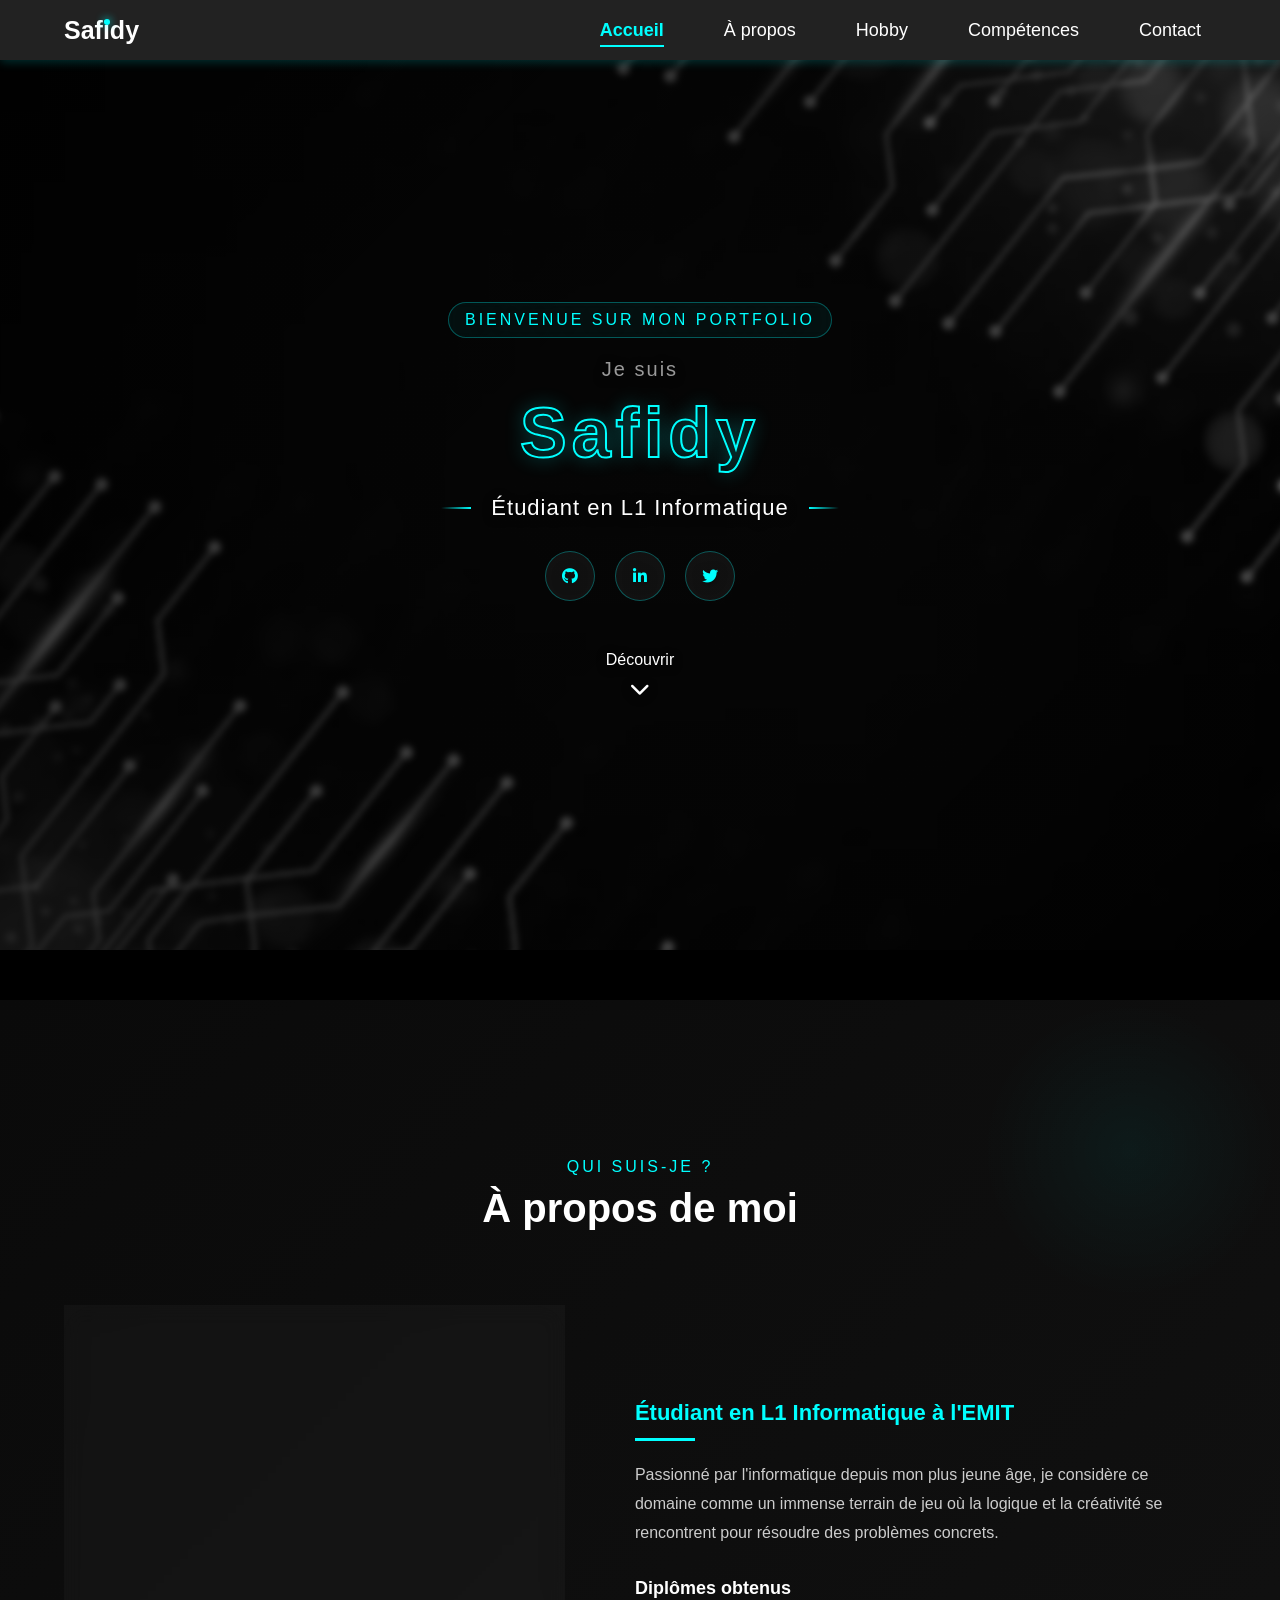
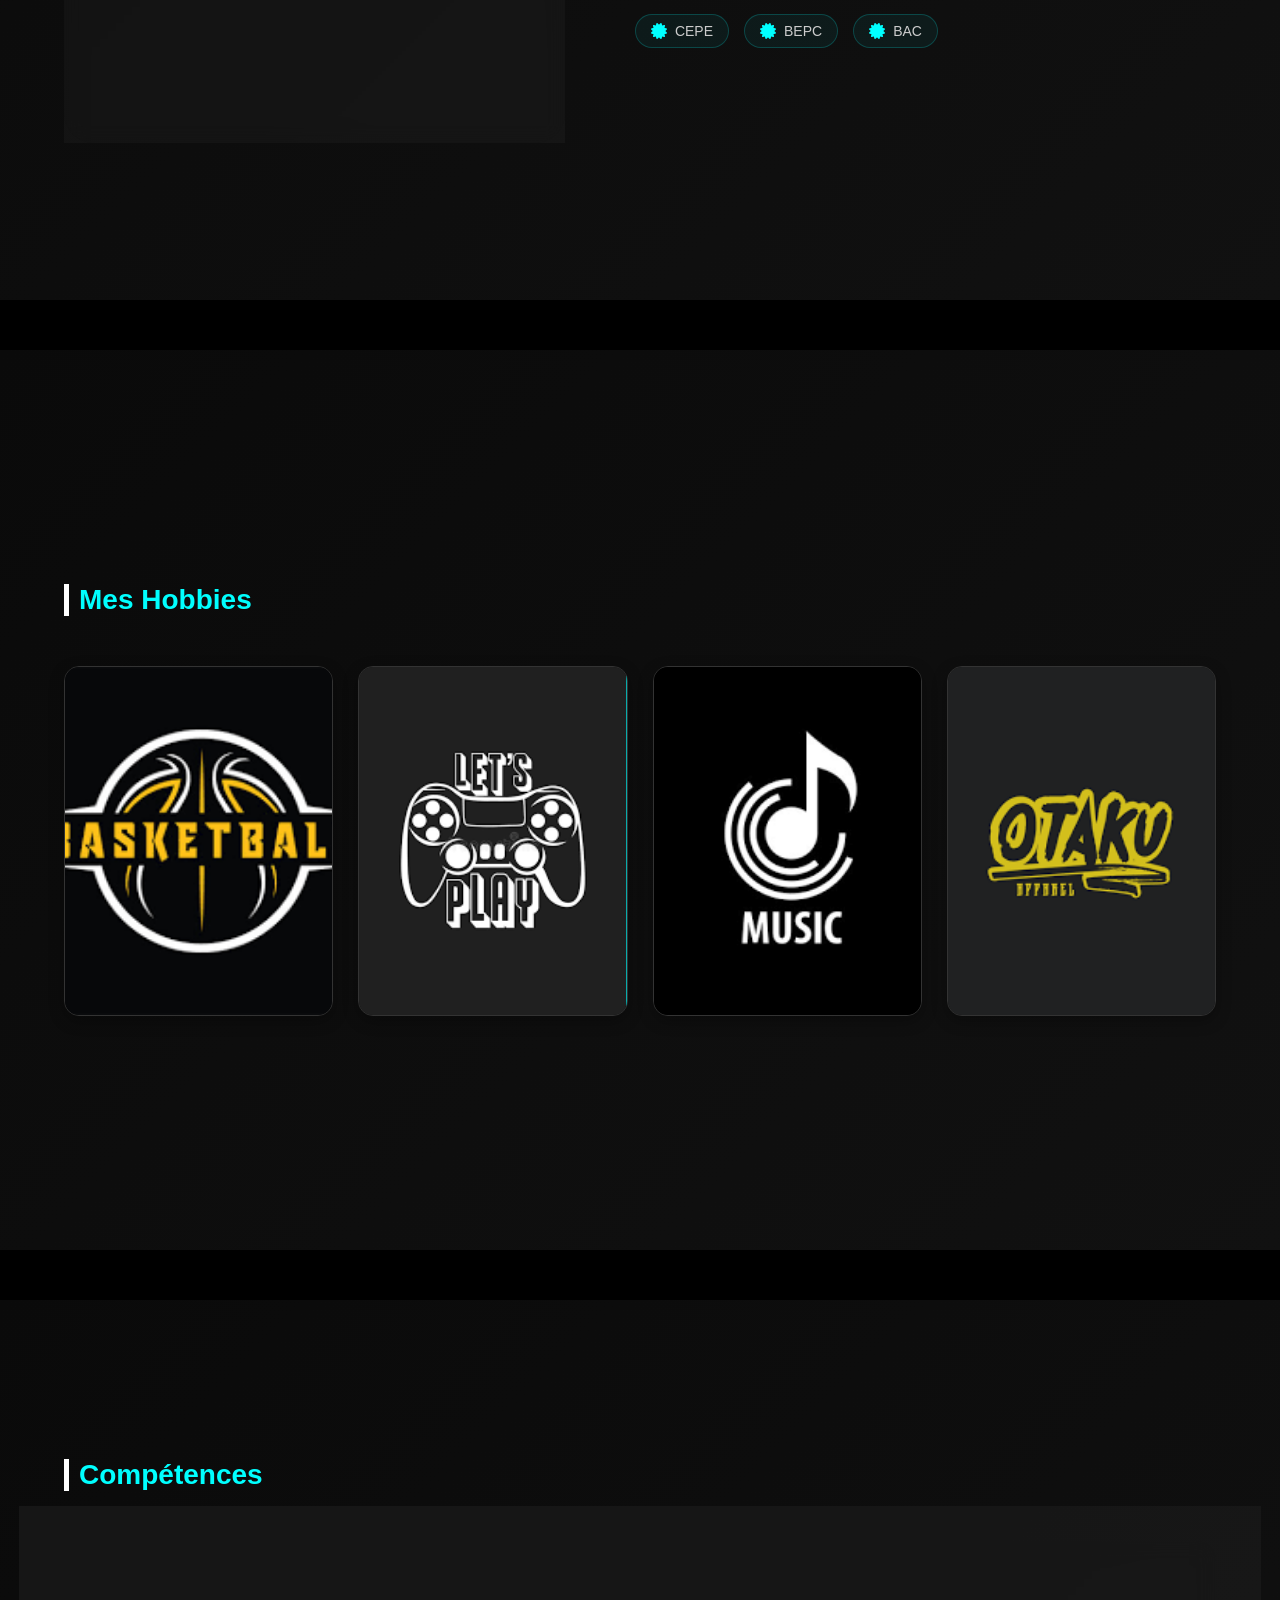
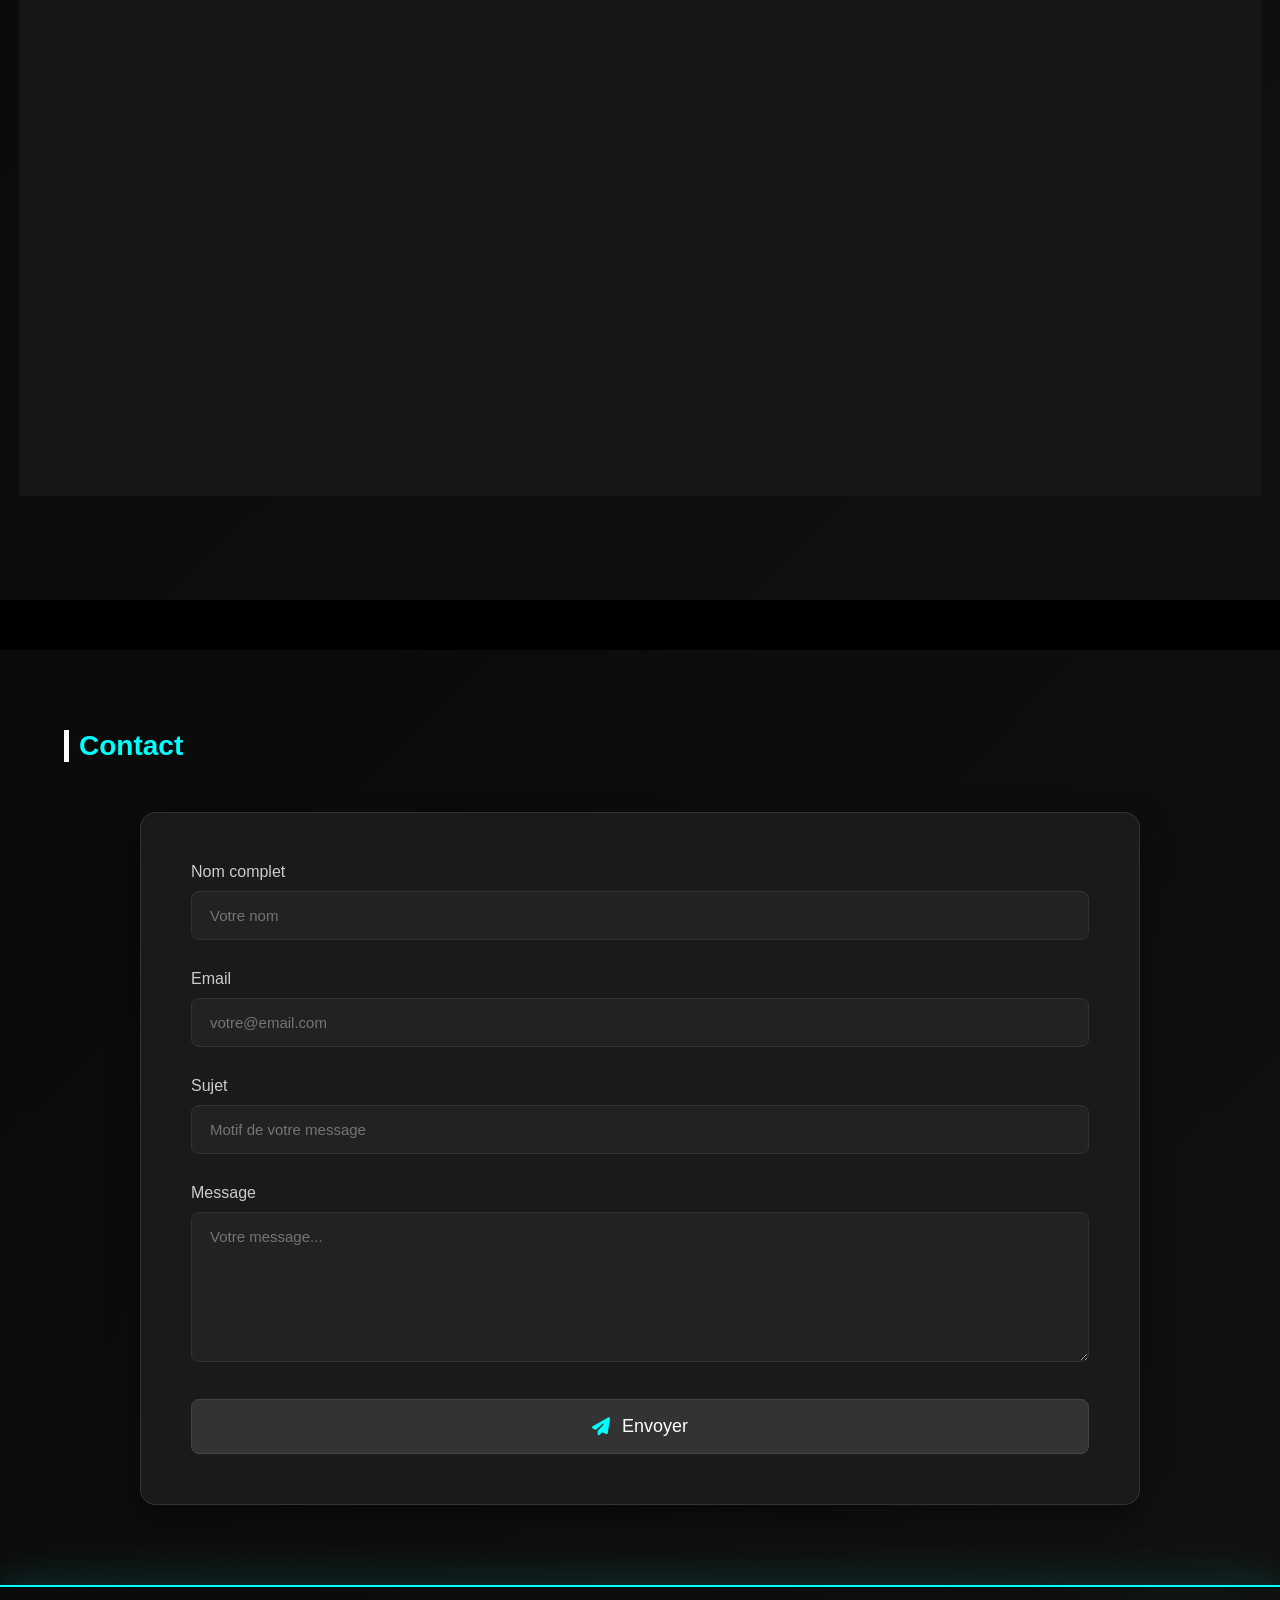
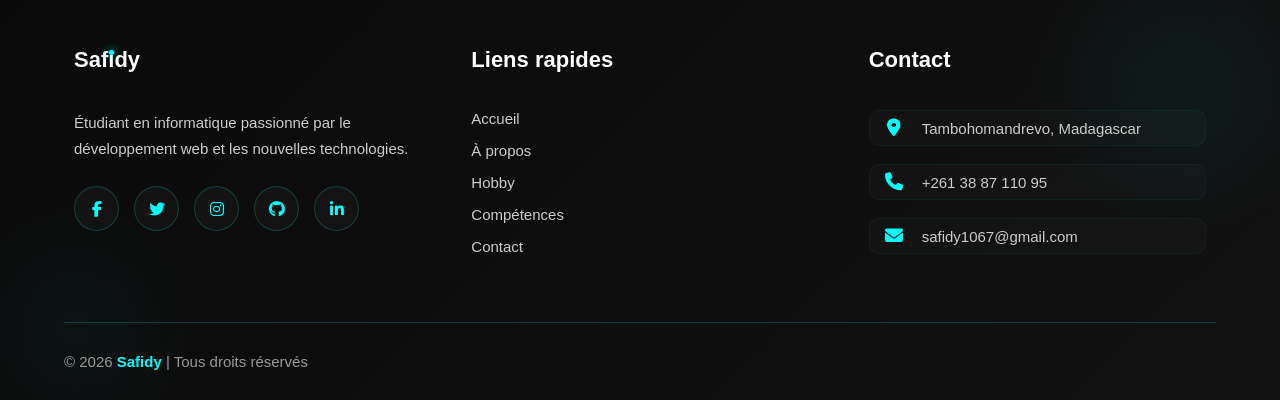
==== commit 00d89d92: "Update phone number format in contact" ====
--- a/index.html
+++ b/index.html
@@ -330,7 +330,7 @@
                 <h3>Contact</h3>
                 <ul class="contact-info">
                     <li><i class="fas fa-map-marker-alt"></i> Tambohomandrevo, Madagascar</li>
-                    <li><i class="fas fa-phone"></i> 038 87 110 95</li>
+                    <li><i class="fas fa-phone"></i> +261 38 87 110 95</li>
                     <li><i class="fas fa-envelope"></i>safidy1067@gmail.com
 
 </li>
